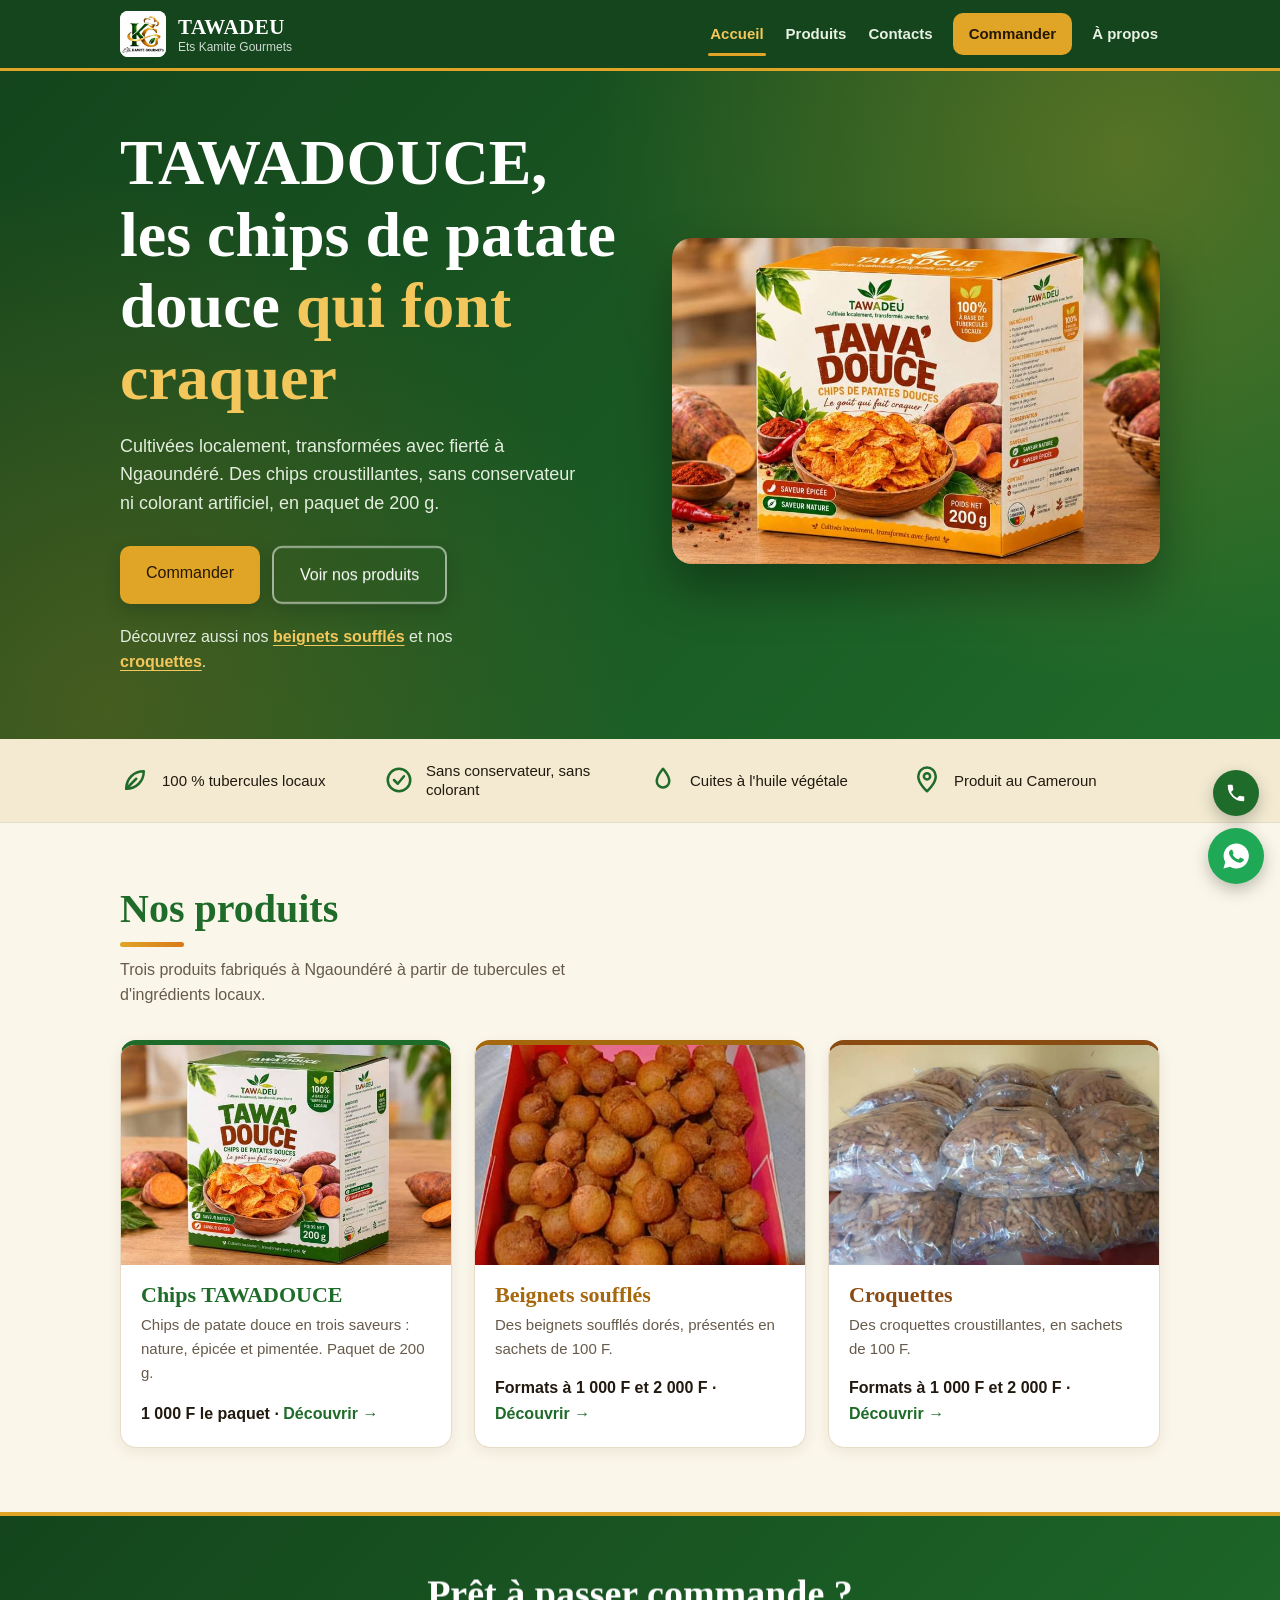
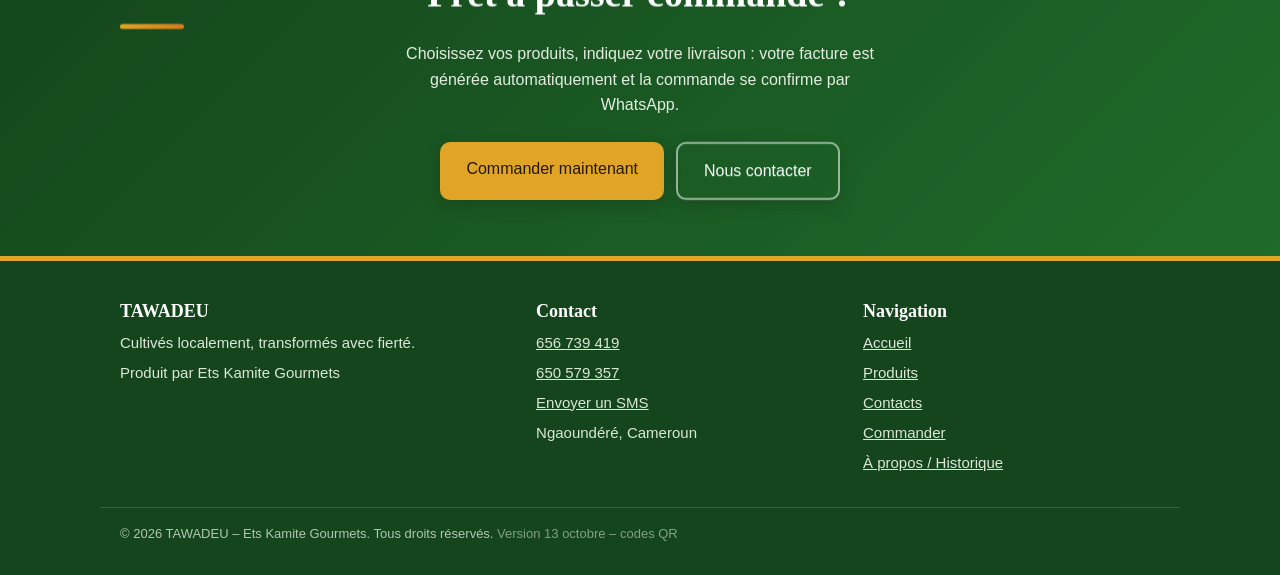
==== index.html @ ad043fc9 "Add files via upload" ====
<!DOCTYPE html><html lang="fr"><head><meta charset="utf-8"><meta name="viewport" content="width=device-width, initial-scale=1, viewport-fit=cover"><meta name="description" content="TAWADEU : chips de patates douces TAWADOUCE (200 g) , beignets soufflés et croquettes en sachets de 100 F, produits à Ngaoundéré par Ets Kamite Gourmets.">
<title>TAWADEU – Chips TAWADOUCE, beignets soufflés et croquettes | Ets Kamite Gourmets</title>
<style>
:root{box-sizing:border-box;padding-top:env(safe-area-inset-top,0px);padding-bottom:env(safe-area-inset-bottom,0px);--bg:#fbf8f1;--ink:#22190f;--mut:#665a4b;--card:#fff;--line:#e6dcc8;--green:#1f6b2a;--deep:#14451c;--gold:#c8921a;--red:#a8321a;--orange:#d9791a;--soft:#f1ead8}
@media (prefers-color-scheme:dark){:root:not([data-theme="light"]){--bg:#16120d;--ink:#f4ead9;--mut:#baa993;--card:#211a13;--line:#382d21;--soft:#1d1710}}
:root[data-theme="dark"]{--bg:#16120d;--ink:#f4ead9;--mut:#baa993;--card:#211a13;--line:#382d21;--soft:#1d1710}
*,*:before,*:after{box-sizing:inherit}html{scroll-behavior:smooth;scroll-padding-top:84px}
body{margin:0;background:var(--bg);color:var(--ink);font:16px/1.6 "Segoe UI",Roboto,"Helvetica Neue",Arial,sans-serif}
h1,h2,h3{font-family:Georgia,"Palatino Linotype",serif;line-height:1.12;margin:0;font-weight:700}
a{color:inherit}.wrap{max-width:1080px;margin:0 auto;padding:0 20px}section{padding:64px 0}
.btn{display:inline-block;border:0;border-radius:10px;padding:14px 26px;font:700 16px inherit;font-family:inherit;background:var(--gold);color:#241705;text-decoration:none;cursor:pointer;text-align:center}
.btn.g{background:var(--green);color:#fff}.btn.wa{background:#1fa855;color:#fff}.btn.o{background:transparent;color:#fff;border:2px solid rgba(255,255,255,.55)}
a:focus-visible,button:focus-visible,input:focus-visible,summary:focus-visible{outline:3px solid var(--gold);outline-offset:2px}
nav{position:sticky;top:0;z-index:10;background:var(--deep);padding-top:env(safe-area-inset-top,0px)}
nav .wrap{display:flex;align-items:center;justify-content:space-between;height:68px}
.brand{display:flex;align-items:center;gap:12px;text-decoration:none;color:#fff}
.brand img{width:46px;height:46px;border-radius:8px;background:#fff;object-fit:contain}
.brand b{font:700 21px Georgia,serif;letter-spacing:.5px}.brand small{display:block;font-size:12px;opacity:.8;line-height:1}
nav ul{display:flex;gap:24px;list-style:none;margin:0;padding:0}nav ul a{color:#e8f1e4;text-decoration:none;font-size:15px}nav ul a:hover{color:var(--gold)}
nav .btn{padding:10px 18px;font-size:15px}
.hero{background:linear-gradient(135deg,var(--deep),var(--green));color:#fff;padding:56px 0 64px}
.hero .wrap{display:grid;grid-template-columns:1.05fr 1fr;gap:40px;align-items:center}
.hero h1{font-size:clamp(38px,6vw,64px)}.hero h1 em{font-style:normal;color:#f3c75b}
.hero p{font-size:18px;color:#e3eedf;max-width:46ch;margin:18px 0 28px}.hero .cta{display:flex;gap:12px;flex-wrap:wrap}
.hero img{width:100%;border-radius:20px;display:block;box-shadow:0 24px 50px rgba(0,0,0,.35)}
.trust{background:var(--soft);border-bottom:1px solid var(--line);padding:22px 0}
.trust .wrap{display:grid;grid-template-columns:repeat(4,1fr);gap:16px}
.trust div{display:flex;gap:12px;align-items:center;font-size:15px;line-height:1.3}.trust svg{flex:none;width:30px;height:30px;stroke:var(--green);fill:none;stroke-width:2;stroke-linecap:round;stroke-linejoin:round}
h2{font-size:clamp(28px,4.5vw,40px);color:var(--green);margin-bottom:10px}.lead{color:var(--mut);max-width:58ch;margin:0 0 32px}
.flavors{display:grid;grid-template-columns:repeat(3,1fr);gap:20px}
.fl{background:var(--card);border:1px solid var(--line);border-radius:16px;overflow:hidden}
.fl img{width:100%;aspect-ratio:3/2;object-fit:cover;display:block}.fl div{padding:18px 20px 22px;border-top:5px solid var(--c)}
.fl h3{font-size:23px;color:var(--c);margin-bottom:6px}.fl p{margin:0 0 12px;color:var(--mut);font-size:15px}.fl strong{font-size:15px}
.format{background:var(--soft);border-block:1px solid var(--line)}
.format .wrap{display:grid;grid-template-columns:1fr 1fr;gap:40px;align-items:center}
.format img{width:100%;border-radius:16px;display:block}
.tbl{width:100%;border-collapse:collapse;margin:8px 0 18px;background:var(--card);border-radius:12px;overflow:hidden}
.tbl td{padding:13px 16px;border-bottom:1px solid var(--line)}.tbl tr:last-child td{border:0}.tbl td:last-child{text-align:right;font-weight:700;color:var(--green)}
.note{font-size:14px;color:var(--mut)}
.steps{display:grid;grid-template-columns:repeat(3,1fr);gap:20px;counter-reset:s;margin:0;padding:0;list-style:none}
.steps li{counter-increment:s;background:var(--card);border:1px solid var(--line);border-radius:14px;padding:22px}
.steps li:before{content:counter(s);display:grid;place-items:center;width:38px;height:38px;border-radius:50%;background:var(--green);color:#fff;font:700 18px Georgia,serif;margin-bottom:12px}
.steps b{display:block;margin-bottom:4px}.steps span{color:var(--mut);font-size:15px}
.order{background:var(--soft);border-block:1px solid var(--line)}
.ogrid{display:grid;grid-template-columns:1.25fr 1fr;gap:28px;align-items:start}
.rows{background:var(--card);border:1px solid var(--line);border-radius:16px;padding:4px 20px}
.row{display:grid;grid-template-columns:1fr auto;gap:12px;align-items:center;padding:18px 0;border-bottom:1px solid var(--line)}.row:last-child{border:0}
.row strong{font-size:18px}.row small{display:block;color:var(--mut)}
.q{display:flex;align-items:center;gap:6px}
.q button{width:40px;height:40px;border-radius:50%;border:2px solid var(--line);background:var(--bg);color:var(--ink);font-size:20px;cursor:pointer}
.q input{width:66px;height:40px;text-align:center;border:2px solid var(--line);border-radius:10px;background:var(--bg);color:var(--ink);font:700 16px inherit}
.q .ct{width:auto;border-radius:999px;padding:0 13px;font-size:13px;font-weight:700;background:var(--green);color:#fff;border-color:var(--green)}
.sum{background:var(--deep);color:#fff;border-radius:16px;padding:24px;position:sticky;top:84px}
.sum h3{font-size:22px;margin-bottom:12px}.sum dl{margin:0 0 16px}.sum dl div{display:flex;justify-content:space-between;gap:10px;padding:5px 0}
.sum dt{opacity:.85}.sum dd{margin:0;font-weight:700;white-space:nowrap}.tot{border-top:1px solid rgba(255,255,255,.3);margin-top:8px;padding-top:12px!important;font-size:22px}.tot dd{color:#f3c75b}
.sum input{width:100%;padding:12px;border-radius:10px;border:0;margin-bottom:10px;font:inherit;color:#22190f}
.sum .btn{width:100%}.sum p{font-size:13px;opacity:.85;margin:12px 0 0}
.about .wrap{display:grid;grid-template-columns:200px 1fr;gap:40px;align-items:center}
.about img{width:100%;border-radius:18px;background:#fff;border:1px solid var(--line)}.about p{color:var(--mut);max-width:62ch;margin:0 0 12px}
details{background:var(--card);border:1px solid var(--line);border-radius:12px;margin-bottom:10px;padding:0 20px}
summary{cursor:pointer;font-weight:700;padding:16px 0}details p{margin:0 0 16px;color:var(--mut)}
footer{background:var(--deep);color:#dbe8d6;padding:40px 0 30px;font-size:15px}
footer .wrap{display:grid;grid-template-columns:1.3fr 1fr 1fr;gap:30px}footer h3{font-size:18px;color:#fff;margin-bottom:10px}footer p{margin:0 0 6px}
.copy{border-top:1px solid rgba(255,255,255,.2);margin-top:26px;padding-top:16px;font-size:13px;opacity:.8}
.fab{position:fixed;right:16px;bottom:calc(16px + env(safe-area-inset-bottom,0px));z-index:20;width:56px;height:56px;border-radius:50%;background:#1fa855;display:grid;place-items:center;box-shadow:0 6px 18px rgba(0,0,0,.35)}
.fab svg{width:30px;height:30px;fill:#fff}
@media(max-width:860px){nav ul{display:none}.hero .wrap,.format .wrap,.ogrid,.about .wrap{grid-template-columns:1fr}.flavors,.steps{grid-template-columns:1fr}.trust .wrap{grid-template-columns:1fr 1fr}.sum{position:static}footer .wrap{grid-template-columns:1fr}.about img{max-width:160px}section{padding:48px 0}}
@media(prefers-reduced-motion:reduce){html{scroll-behavior:auto}}

.st{font-size:20px;color:var(--green);margin:28px 0 12px}.st:first-child{margin-top:0}
.fcard{background:var(--card);border:1px solid var(--line);border-radius:16px;padding:20px;display:grid;grid-template-columns:1fr 1fr;gap:14px}
.fcard label{display:grid;gap:6px;font-size:14px;font-weight:600}.fcard .full{grid-column:1/-1}
.fcard input,.fcard select,.fcard textarea{width:100%;padding:12px;border:2px solid var(--line);border-radius:10px;background:var(--bg);color:var(--ink);font:16px inherit;font-family:inherit}
.fcard textarea{min-height:76px;resize:vertical}.fcard .bad{border-color:#d33}
.fcard small{font-weight:400;color:var(--mut)}
#err{color:#ffb4a8;font-size:14px;margin:0 0 10px}
.sum .btn{display:block;width:100%;margin-bottom:10px}.btn.sms{background:#f3c75b;color:#241705}.btn.call{background:transparent;color:#fff;border:2px solid rgba(255,255,255,.5)}
.sum .or{font-size:13px;opacity:.8;margin:6px 0 10px}
@media(max-width:860px){.fcard{grid-template-columns:1fr}}

.order{background:linear-gradient(180deg,var(--soft),var(--bg))}
.order h2:after{content:"";display:block;width:64px;height:5px;border-radius:3px;background:linear-gradient(90deg,var(--gold),var(--orange));margin-top:10px}
.st{display:flex;align-items:center;gap:12px;color:var(--ink);font-size:21px}
.st i{font-style:normal;flex:none;width:34px;height:34px;border-radius:50%;background:var(--gold);color:#241705;display:grid;place-items:center;font:700 17px Georgia,serif}
.rows{background:none;border:0;padding:0;display:grid;gap:12px}
.row,.row:last-child{grid-template-columns:72px 1fr auto;background:var(--card);border:1px solid var(--line);border-left:6px solid var(--c);border-radius:14px;padding:12px 14px;box-shadow:0 3px 10px rgba(60,40,10,.07)}
.row img{width:72px;height:58px;object-fit:cover;border-radius:10px}
.q .ct{background:var(--c);border-color:var(--c)}
.fcard{border-top:6px solid var(--gold);box-shadow:0 3px 10px rgba(60,40,10,.07)}
.fcard input:focus,.fcard select:focus,.fcard textarea:focus{border-color:var(--green);outline:none;box-shadow:0 0 0 3px rgba(31,107,42,.22)}
.sum{background:linear-gradient(160deg,var(--deep),#0d2f13);border:2px solid var(--gold);border-radius:20px;box-shadow:0 14px 34px rgba(20,69,28,.35)}
.sum h3{display:flex;align-items:center;gap:10px}.sum h3 i{font-style:normal;width:30px;height:30px;border-radius:50%;background:var(--gold);color:#241705;display:grid;place-items:center;font:700 16px Georgia,serif}
.sum dl div{border-bottom:1px dashed rgba(255,255,255,.25)}
.tot{border-top:2px dashed var(--gold)!important;border-bottom:0!important}
.sum .btn{display:flex;align-items:center;justify-content:center;gap:10px;border-radius:12px;padding:15px 20px}
.sum .btn svg{width:22px;height:22px;fill:currentColor;flex:none}
.btn.wa{background:linear-gradient(135deg,#25d366,#128c4a)}
.btn.sms{background:linear-gradient(135deg,#f3c75b,#d99a1c)}
.btn.call{background:rgba(255,255,255,.08)}
@media(max-width:560px){.row,.row:last-child{grid-template-columns:64px 1fr}.row img{width:64px;height:52px}.row .q{grid-column:1/-1;justify-content:flex-end}}

/* Palette TAWADEU : vert forêt, vert feuille, or soleil, orange patate douce, rouge piment, crème */
:root{--gold:#e0a526;--bg:#fbf6ea;--soft:#f4ead2}
nav{border-bottom:3px solid var(--gold)}
.hero{background:radial-gradient(circle at 88% 12%,rgba(224,165,38,.30),transparent 42%),radial-gradient(circle at 8% 95%,rgba(217,121,26,.24),transparent 40%),linear-gradient(135deg,var(--deep),var(--green))}
section h2:after{content:"";display:block;width:64px;height:5px;border-radius:3px;background:linear-gradient(90deg,var(--gold),var(--orange));margin-top:10px}
.fl{border-radius:18px;box-shadow:0 4px 14px rgba(60,40,10,.08)}
.fl strong{display:inline-block;background:var(--c);color:#fff;border-radius:999px;padding:4px 14px;font-size:14px}
.steps li:before{background:var(--gold);color:#241705}
.steps li{border-top:4px solid var(--gold)}
.tbl td:last-child{color:var(--orange)}
summary::marker{color:var(--gold)}
footer{border-top:5px solid var(--gold)}

#thx{position:fixed;inset:0;z-index:50;display:grid;place-items:center;background:rgba(10,35,14,.75);padding:20px;overflow:hidden}
.thxc{position:relative;z-index:2;max-width:440px;width:100%;max-height:100%;overflow:auto;background:var(--card);color:var(--ink);border-radius:22px;border-top:8px solid var(--gold);padding:26px 22px;text-align:center;box-shadow:0 20px 60px rgba(0,0,0,.4);animation:pop .5s cubic-bezier(.2,1.4,.4,1)}
@keyframes pop{from{transform:scale(.6);opacity:0}to{transform:scale(1);opacity:1}}
.thxc h3{font-size:30px;color:var(--green);margin:12px 0 8px}
.chk{width:62px;height:62px;border-radius:50%;background:var(--green);display:grid;place-items:center;margin:0 auto}
.chk svg{width:34px;height:34px;stroke:#fff;fill:none;stroke-width:3;stroke-linecap:round;stroke-linejoin:round}
.thxc p{color:var(--mut);margin:0 0 14px}
.rcp{text-align:left;background:var(--soft);border-radius:12px;padding:10px 16px;margin:0 0 16px;font-size:15px}
.rcp div{display:flex;justify-content:space-between;gap:12px;padding:4px 0}.rcp b{text-align:right}
.thxc .btn{width:100%}
.retry{display:block;margin:12px auto 0;background:none;border:0;color:var(--green);font:inherit;font-size:14px;text-decoration:underline;cursor:pointer}
.bl{position:absolute;bottom:-140px;z-index:1;width:var(--s);height:calc(var(--s)*1.2);background:radial-gradient(circle at 30% 28%,rgba(255,255,255,.55),transparent 26%),var(--c);border-radius:50% 50% 50% 50%/58% 58% 42% 42%;animation:rise var(--d) ease-in var(--dl) forwards}
.bl:after{content:"";position:absolute;left:50%;top:100%;width:2px;height:60px;background:rgba(255,255,255,.55)}
@keyframes rise{0%{transform:translate(0,0) rotate(-4deg)}25%{transform:translate(18px,-30vh) rotate(5deg)}50%{transform:translate(-18px,-65vh) rotate(-5deg)}100%{transform:translate(10px,-140vh) rotate(4deg)}}
@media(prefers-reduced-motion:reduce){.thxc{animation:none}}

.bonimg{display:block;width:100%;border:1px solid var(--line);border-radius:12px;margin:4px 0 16px}
.thxc{max-width:480px}.thxc .btn{display:block;margin-bottom:10px}
.thxc .btn.alt{background:transparent;color:var(--ink);border:2px solid var(--line)}

#bll{position:fixed;inset:0;z-index:70;pointer-events:none;overflow:hidden}
#bll .bl{position:absolute;bottom:-230px;z-index:auto;width:var(--s);height:calc(var(--s)*1.22);font-size:calc(var(--s)/7);color:var(--t);display:flex;flex-direction:column;align-items:center;justify-content:center;text-align:center;line-height:1.1;padding:0 8%;background:radial-gradient(circle at 30% 26%,rgba(255,255,255,.5),transparent 24%),var(--c);box-shadow:inset -8px -10px 18px rgba(0,0,0,.18);animation:rise2 var(--d) linear var(--dl) forwards}
#bll .bl b{font:700 1em Georgia,serif;letter-spacing:.3px}
#bll .bl i{font:600 .68em "Segoe UI",Roboto,Arial,sans-serif;margin-top:.3em;line-height:1.15}
#bll .bl:after{height:70px}
@keyframes rise2{0%{transform:translate(0,0) rotate(-4deg)}30%{transform:translate(20px,-35vh) rotate(5deg)}60%{transform:translate(-20px,-70vh) rotate(-5deg)}100%{transform:translate(12px,calc(-100vh - 360px)) rotate(4deg)}}

/* Effet flottant : titres et boutons */
@keyframes flotte{0%,100%{translate:0 0}50%{translate:0 -7px}}
@keyframes flotteb{0%,100%{translate:0 0}50%{translate:0 -4px}}
.hero h1,section h2,.fl h3{animation:flotte 4.2s ease-in-out infinite;will-change:translate}
section:nth-of-type(even) h2{animation-duration:4.8s;animation-delay:-1.4s}
.fl:nth-child(2) h3{animation-delay:-1.2s}.fl:nth-child(3) h3{animation-delay:-2.4s}
.btn{animation:flotteb 3.2s ease-in-out infinite;will-change:translate}
.btn:nth-of-type(2n){animation-delay:-1.1s}.btn:nth-of-type(3n){animation-delay:-2.1s}
.btn:hover,.btn:active{animation-play-state:paused}
@media(prefers-reduced-motion:reduce){.hero h1,section h2,.fl h3,.btn{animation:none}}

/* ===== Notre histoire ===== */
.hs{background:var(--bg);border-block:1px solid var(--line)}
.hs-intro{font:italic 400 clamp(21px,3.2vw,27px)/1.45 Georgia,"Palatino Linotype",serif;color:var(--ink);max-width:36ch;margin:0 0 36px}
.hs-tl{list-style:none;margin:0 0 44px;padding:0 0 0 36px;position:relative;max-width:780px}
.hs-tl:before{content:"";position:absolute;left:11px;top:8px;bottom:8px;width:3px;border-radius:2px;background:linear-gradient(var(--gold),var(--orange))}
.hs-tl li{position:relative;padding:0 0 30px}.hs-tl li:last-child{padding-bottom:0}
.hs-tl li:before{content:"";position:absolute;left:-36px;top:3px;width:25px;height:25px;border-radius:50%;background:var(--bg);border:5px solid var(--gold)}
.hs-tl time{display:inline-block;font:700 14px Georgia,serif;background:var(--gold);color:#241705;border-radius:999px;padding:2px 13px;margin-bottom:8px}
.hs-tl h3{font-size:clamp(20px,2.8vw,24px);color:var(--green);margin-bottom:6px}
.hs-tl p{margin:0;color:var(--mut);max-width:62ch}
.hs-chip{display:inline-block;margin-top:12px;background:var(--soft);border:1px dashed var(--gold);border-radius:10px;padding:7px 13px;font-size:14px;color:var(--ink)}
.hs-chip b{color:var(--orange);font-family:Georgia,serif;font-size:17px}
.hs-pull{margin:12px 0 0;padding:4px 0 4px 14px;border-left:4px solid var(--gold);font:italic 700 18px/1.35 Georgia,serif;color:var(--ink);max-width:40ch}
.hs-q{position:relative;overflow:hidden;display:grid;grid-template-columns:1fr 190px;gap:24px;align-items:center;margin:0 0 44px;padding:46px 36px;border-radius:24px;border:2px solid var(--gold);color:#fff;background:radial-gradient(circle at 92% 8%,rgba(224,165,38,.32),transparent 46%),radial-gradient(circle at 5% 100%,rgba(217,121,26,.25),transparent 42%),linear-gradient(145deg,var(--deep),var(--green));box-shadow:0 14px 34px rgba(20,69,28,.3)}
.hs-q blockquote{margin:0;font:italic 700 clamp(25px,4.2vw,40px)/1.2 Georgia,"Palatino Linotype",serif}
.hs-q cite{display:block;margin-top:16px;font:600 15px "Segoe UI",Roboto,Arial,sans-serif;font-style:normal;color:#f3c75b}
.hs-q svg{width:100%;height:auto;transform:rotate(-8deg);filter:drop-shadow(0 10px 14px rgba(0,0,0,.3))}
.hs-h{font-size:clamp(24px,3.6vw,31px);color:var(--green);margin:0 0 8px}
.hs-h:after{content:"";display:block;width:48px;height:4px;border-radius:2px;background:linear-gradient(90deg,var(--gold),var(--orange));margin-top:8px}
.hs-two{display:grid;grid-template-columns:1fr 1fr;gap:20px;margin:24px 0 56px}
.hs-card{background:var(--card);border:1px solid var(--line);border-top:6px solid var(--gold);border-radius:18px;padding:26px 24px;box-shadow:0 4px 14px rgba(60,40,10,.08)}
.hs-card h3{font-size:25px;color:var(--green);margin-bottom:2px}
.hs-card .sub{margin:0 0 14px;color:var(--orange);font-weight:700;font-size:15px}
.hs-card p{margin:0 0 12px;color:var(--mut)}
.hs-card h4{margin:16px 0 4px;font:700 17px Georgia,serif;color:var(--ink)}
.hs-card .hs-pull{font-size:16px;margin-top:16px}
.hs-name{display:grid;grid-template-columns:1fr 1fr 1.25fr;gap:8px;margin:16px 0 4px}
.hs-name span{background:var(--soft);border:1px solid var(--line);border-radius:12px;padding:10px 6px 8px;text-align:center}
.hs-name b{display:block;font:700 30px/1.1 Georgia,serif;color:var(--green)}
.hs-name i{display:block;font-style:normal;font-size:12px;line-height:1.2;color:var(--mut);margin-top:2px}
.hs-vals{display:grid;grid-template-columns:repeat(auto-fit,minmax(240px,1fr));gap:14px;list-style:none;margin:20px 0 56px;padding:0}
.hs-vals li{position:relative;min-height:96px;padding:16px 16px 16px 80px;background:var(--card);border:1px solid var(--line);border-radius:16px;box-shadow:0 3px 10px rgba(60,40,10,.07)}
.hs-vals em{position:absolute;left:16px;top:16px;width:50px;height:50px;border-radius:50%;display:grid;place-items:center;background:var(--c);color:var(--t,#fff);font:700 26px Georgia,serif;font-style:normal}
.hs-vals b{display:block;font:700 18px Georgia,serif;color:var(--ink);margin-bottom:2px}
.hs-vals span{font-size:15px;color:var(--mut);line-height:1.45}
.hs-amb{display:grid;grid-template-columns:repeat(auto-fit,minmax(290px,1fr));gap:16px;margin:22px 0 48px}
.hs-amb article{background:var(--card);border:1px solid var(--line);border-left:6px solid var(--c);border-radius:14px;padding:18px 20px;box-shadow:0 3px 10px rgba(60,40,10,.07)}
.hs-amb h4{margin:0 0 6px;font:700 18px Georgia,serif;color:var(--ink)}
.hs-amb p{margin:0;color:var(--mut);font-size:15px}
.hs-end{text-align:center;max-width:760px;margin:0 auto;padding:30px 12px 0;border-top:2px dashed var(--gold)}
.hs-end blockquote{margin:0;font:italic 700 clamp(21px,3.4vw,29px)/1.35 Georgia,"Palatino Linotype",serif;color:var(--green)}
.hs-end p{margin:16px 0 0;color:var(--mut);font-size:15px;font-weight:600}
@media(max-width:860px){.hs-q{grid-template-columns:1fr;padding:34px 22px}.hs-q svg{max-width:150px;order:-1}.hs-two{grid-template-columns:1fr}.hs-vals{grid-template-columns:1fr}.hs-amb{grid-template-columns:1fr}}

/* ===== Beignets soufflés ===== */
.bgs .bgw{display:grid;grid-template-columns:1fr 1.05fr;gap:44px;align-items:center}
.bgp{display:grid;grid-template-columns:1fr 1fr;gap:12px}
.bgp img{width:100%;aspect-ratio:1;object-fit:cover;display:block;border-radius:16px;border:1px solid var(--line);box-shadow:0 4px 14px rgba(60,40,10,.12)}
.bgp img.main{grid-column:1/-1;aspect-ratio:4/3;border-radius:22px;border:3px solid var(--gold)}
.bgf{display:grid;grid-template-columns:1fr 1fr;gap:14px;margin:22px 0 16px}
.bgf article{background:var(--card);border:1px solid var(--line);border-top:6px solid var(--c);border-radius:16px;padding:18px 16px 16px;box-shadow:0 4px 14px rgba(60,40,10,.08)}
.bgf .pr{display:block;font:700 clamp(32px,5vw,42px)/1 Georgia,"Palatino Linotype",serif;color:var(--orange)}
.bgf b{display:block;margin:8px 0 2px;font:700 18px Georgia,serif;color:var(--ink)}
.bgf p{margin:0 0 12px;color:var(--mut);font-size:15px}
.dots{display:grid;grid-template-columns:repeat(6,1fr);gap:5px;max-width:300px}
.dots i{display:grid;place-items:center;aspect-ratio:1/1.1;border-radius:5px 5px 9px 9px;background:linear-gradient(160deg,#f3c75b,#d9791a);font:700 11px Georgia,serif;font-style:normal;color:#4a2a05;box-shadow:inset 0 3px 0 rgba(255,255,255,.35)}
.dots i:after{content:"100"}
.bgs .note{margin:0 0 20px}
.rows .grp{margin:8px 0 0;font:700 18px Georgia,serif;color:var(--green)}.rows .grp:first-child{margin-top:0}
.hero p.also{margin:20px 0 0;font-size:16px}.hero p.also a{color:#f3c75b;font-weight:700;text-underline-offset:3px}
@media(max-width:860px){.bgs .bgw{grid-template-columns:1fr;gap:28px}.bgf{grid-template-columns:1fr}}

/* ===== Croquettes + étiquettes de présentation ===== */
.bgs.soft{background:var(--soft);border-block:1px solid var(--line)}
.bgp.one{grid-template-columns:1fr}.bgp.one img{aspect-ratio:1;border-radius:22px;border:3px solid var(--gold)}
.bgf .tag{display:inline-block;margin-bottom:8px;padding:2px 11px;border-radius:999px;background:var(--soft);border:1px solid var(--line);font:700 12px "Segoe UI",Roboto,Arial,sans-serif;font-style:normal;color:var(--mut)}
@media(min-width:861px){.bgs.rev .bgp{order:2}}
.btn.wb{background:linear-gradient(135deg,#128c7e,#075e54);color:#fff}
.btn.ms{background:linear-gradient(135deg,#00b2ff,#006aff);color:#fff}
.thxc .btn:not(.alt){display:flex;align-items:center;justify-content:center;gap:8px}

/* ===== v2 : sections produit + facture globale ===== */
.po{padding:30px 0 40px;background:var(--bg);border-top:3px dashed var(--gold)}
.pot{display:flex;align-items:center;gap:12px;font-size:clamp(20px,3vw,26px);color:var(--c);margin:0 0 16px}
.pot i{font-style:normal;font-size:28px}
.pof{display:flex;justify-content:space-between;align-items:center;gap:12px;margin-top:14px;padding:14px 20px;border-radius:14px;background:var(--deep);color:#fff;font-weight:700}
.pof b{color:#f3c75b;font:700 22px Georgia,serif}
.po .note a,.cart .note a{color:var(--green);font-weight:700}
.cart{display:grid;gap:14px;margin-bottom:28px}
.cg{background:var(--card);border:1px solid var(--line);border-left:6px solid var(--gold);border-radius:14px;padding:14px 18px}
.cg h4{margin:0 0 6px;font:700 18px Georgia,serif;color:var(--green)}
.cl,.cs{display:flex;justify-content:space-between;gap:12px;padding:5px 0;font-size:15px}
.cs{border-top:1px dashed var(--line);margin-top:4px;padding-top:8px;font-weight:700}.cs b{color:var(--orange)}

/* ===== v3 : pages séparées (Accueil, Produits, Contacts, Commander, À propos) ===== */
.pg{display:none}.pg.on{display:block;animation:pgin .35s ease both}
@keyframes pgin{from{opacity:0;transform:translateY(8px)}to{opacity:1;transform:none}}
@media(prefers-reduced-motion:reduce){.pg.on{animation:none}}
nav ul{gap:18px;align-items:center}nav ul a{position:relative;display:inline-block;padding:6px 2px;font-weight:600}
nav ul a.on{color:#f3c75b}nav ul a.on:after{content:"";position:absolute;left:0;right:0;bottom:-4px;height:3px;border-radius:2px;background:var(--gold)}
nav ul a[data-nav=commander]{background:var(--gold);color:#241705!important;padding:9px 16px;border-radius:10px}
nav ul a[data-nav=commander]:after{display:none}nav ul a[data-nav=commander].on{box-shadow:0 0 0 3px rgba(243,199,91,.45)}
.bdg{display:inline-grid;place-items:center;min-width:20px;height:20px;padding:0 6px;margin-left:6px;border-radius:999px;background:var(--red);color:#fff;font:700 12px/1 "Segoe UI",Roboto,Arial,sans-serif;vertical-align:middle}.bdg[hidden]{display:none}
.tabs{display:none}
.ph{background:linear-gradient(135deg,var(--deep),var(--green));color:#fff;padding:44px 0 38px;border-bottom:4px solid var(--gold)}
.ph h1{font-size:clamp(32px,5vw,48px)}.ph p{margin:10px 0 0;color:#e3eedf;max-width:62ch;font-size:17px}
.chipnav{display:flex;flex-wrap:wrap;gap:10px;margin-top:20px}
.chipnav a{display:inline-flex;align-items:center;gap:6px;padding:9px 16px;border-radius:999px;background:rgba(255,255,255,.12);border:1px solid rgba(255,255,255,.35);color:#fff;text-decoration:none;font-weight:600;font-size:15px}
.chipnav a:hover{background:var(--gold);color:#241705;border-color:var(--gold)}
.tzs{display:grid;grid-template-columns:repeat(3,1fr);gap:22px;margin-top:28px}
.tz{display:flex;flex-direction:column;background:var(--card);border:1px solid var(--line);border-top:5px solid var(--c);border-radius:16px;overflow:hidden;text-decoration:none;color:inherit;box-shadow:0 4px 14px rgba(60,40,10,.08);transition:transform .2s,box-shadow .2s}
.tz:hover{transform:translateY(-4px);box-shadow:0 12px 26px rgba(60,40,10,.16)}
.tz img{width:100%;aspect-ratio:3/2;object-fit:cover;display:block}
.tz>div{display:flex;flex-direction:column;gap:6px;flex:1;padding:18px 20px 20px}
.tz h3{font-size:22px;color:var(--c)}.tz p{margin:0;color:var(--mut);font-size:15px}
.tz strong{margin-top:auto;padding-top:8px}.tz em{font-style:normal;color:var(--green)}
.cta-band{background:linear-gradient(135deg,var(--deep),var(--green));color:#fff;text-align:center;padding:56px 0;border-top:4px solid var(--gold)}
.cta-band h2{font-size:clamp(26px,4vw,38px);color:#fff}.cta-band p{color:#e3eedf;margin:12px auto 24px;max-width:54ch}
.cta-band .cta{display:flex;gap:12px;justify-content:center;flex-wrap:wrap}
.cgr{display:grid;grid-template-columns:repeat(2,1fr);gap:20px;margin-top:26px}
.cc{display:flex;gap:16px;align-items:flex-start;background:var(--card);border:1px solid var(--line);border-left:6px solid var(--c);border-radius:16px;padding:22px}
.cc>i{flex:none;display:grid;place-items:center;width:50px;height:50px;border-radius:50%;background:var(--c)}
.cc>i svg{width:26px;height:26px;fill:#fff}.cc>i svg.st{fill:none;stroke:#fff;stroke-width:2;stroke-linecap:round;stroke-linejoin:round}
.cc h3{font-size:20px;margin-bottom:4px}.cc p{margin:0 0 8px;color:var(--mut);font-size:15px}
.cc a.l{display:block;padding:3px 0;font-weight:700;font-size:18px;color:var(--green);text-decoration:none}.cc a.l:hover{text-decoration:underline}
#faq .wrap,#nous-joindre .wrap{max-width:1080px}
@media(max-width:860px){
.tzs,.cgr{grid-template-columns:1fr}
.tabs{display:grid;grid-template-columns:repeat(5,1fr);position:fixed;left:0;right:0;bottom:0;z-index:30;background:var(--deep);border-top:3px solid var(--gold);padding-bottom:env(safe-area-inset-bottom,0px)}
.tabs a{position:relative;display:flex;flex-direction:column;align-items:center;gap:3px;padding:9px 2px 8px;color:#cfe0ca;text-decoration:none;font:600 11px/1.1 "Segoe UI",Roboto,Arial,sans-serif}
.tabs svg{width:23px;height:23px;stroke:currentColor;fill:none;stroke-width:1.9;stroke-linecap:round;stroke-linejoin:round}
.tabs a.on{color:#f3c75b}.tabs .bdg{position:absolute;top:3px;left:calc(50% + 6px);margin:0;min-width:18px;height:18px}
body{padding-bottom:64px}.fab{bottom:calc(76px + env(safe-area-inset-bottom,0px))}
.ph{padding:34px 0 30px}.cta-band{padding:44px 0}}

/* ===== v4 : boutons flottants + animations au clic ===== */
.btn,button,.fab,.chipnav a,.tabs a,.tz{position:relative;overflow:hidden;-webkit-tap-highlight-color:transparent}
.btn,.q button,.chipnav a,.fab{box-shadow:0 6px 16px rgba(20,40,20,.28);transition:transform .18s cubic-bezier(.3,1.5,.5,1),box-shadow .18s,background-color .2s}
.btn:active,.q button:active,.chipnav a:active,.fab:active,.tabs a:active{transform:scale(.92)!important;box-shadow:0 2px 6px rgba(20,40,20,.25)}
@media(hover:hover){.btn:hover,.q button:hover,.chipnav a:hover,.fab:hover{transform:translateY(-3px) scale(1.04);box-shadow:0 12px 24px rgba(20,40,20,.32)}}
.rpl{position:absolute;border-radius:50%;background:currentColor;opacity:0;pointer-events:none}
.q button,.chipnav a,.fab{animation:flotteb 3.4s ease-in-out infinite;will-change:translate}
.fabs .fab:nth-child(1){animation-delay:-.6s}.fabs .fab:nth-child(2){animation-delay:-1.4s}.fabs .fab:nth-child(3){animation-delay:-2.2s}
.chipnav a:nth-child(2n){animation-delay:-1.2s}.chipnav a:nth-child(3n){animation-delay:-2.2s}.q button:nth-child(2n){animation-delay:-1.7s}
.q button:hover,.q button:active,.chipnav a:hover,.fab:hover,.fab:active{animation-play-state:paused}
@keyframes ring{0%{box-shadow:0 6px 18px rgba(0,0,0,.35),0 0 0 0 rgba(31,168,85,.55)}70%,100%{box-shadow:0 6px 18px rgba(0,0,0,.35),0 0 0 18px rgba(31,168,85,0)}}
#fab{animation:flotteb 3.4s ease-in-out infinite,ring 2.4s ease-out infinite;animation-delay:-2.8s,0s}
.fabs{position:fixed;right:16px;bottom:calc(16px + env(safe-area-inset-bottom,0px));z-index:20;display:flex;flex-direction:column;align-items:center;gap:12px}
.fabs .fab{position:relative;right:auto;bottom:auto;display:grid;place-items:center}
.fab.sm{width:46px;height:46px}.fab.sm svg{width:22px;height:22px}
.fab.up{background:var(--deep);border:2px solid var(--gold);cursor:pointer;padding:0}.fab.cart{background:var(--gold)}.fab.call{background:var(--green)}
.fab.up svg,.fab.cart svg{fill:none;stroke-linecap:round;stroke-linejoin:round}.fab.up svg{stroke:#fff;stroke-width:2.4}.fab.cart svg{stroke:#241705;stroke-width:2.1}
.fab .bdg{position:absolute;top:2px;right:2px;margin:0;min-width:18px;height:18px;font-size:11px;padding:0 4px}
.fab[hidden]{display:none!important}
@keyframes tabpop{0%{transform:scale(.6) translateY(4px)}60%{transform:scale(1.28) translateY(-3px)}100%{transform:none}}
.tabs a.on svg{animation:tabpop .45s cubic-bezier(.3,1.6,.5,1)}
@media(prefers-reduced-motion:reduce){.q button,.chipnav a,.fab,#fab,.tabs a.on svg{animation:none}.btn,.q button,.chipnav a,.fab{transition:none}}
@media(max-width:860px){.fabs{bottom:calc(76px + env(safe-area-inset-bottom,0px));right:12px}}

/* ===== v5 : barre du bas flottante + pluie d'emojis au clic ===== */
.emo{position:fixed;z-index:200;pointer-events:none;line-height:1;will-change:transform,opacity;text-shadow:0 2px 4px rgba(0,0,0,.25)}
.tabs a{animation:flotteb 3.4s ease-in-out infinite;will-change:translate;border-radius:14px;margin:4px 3px;padding:7px 2px 6px;transition:background-color .2s,box-shadow .2s}
.tabs a:nth-child(2n){animation-delay:-1.1s}.tabs a:nth-child(3n){animation-delay:-2.1s}
.tabs a.on{background:rgba(243,199,91,.18);box-shadow:0 4px 12px rgba(0,0,0,.35)}
@media(prefers-reduced-motion:reduce){.tabs a{animation:none}}
@media(max-width:860px){body{padding-bottom:76px}.fabs{bottom:calc(88px + env(safe-area-inset-bottom,0px))}}

/* ===== Codes QR ===== */
.qrs{background:var(--soft);border-block:1px solid var(--line)}
.qrg{display:grid;grid-template-columns:repeat(auto-fit,minmax(270px,1fr));gap:22px;max-width:780px}
.qc{background:var(--card);border:1px solid var(--line);border-top:6px solid var(--c,var(--green));border-radius:18px;padding:22px 20px 24px;text-align:center;box-shadow:0 3px 10px rgba(60,40,10,.07);display:flex;flex-direction:column;align-items:center}
.qc[hidden]{display:none}
.qc h3{font-size:22px;color:var(--c,var(--green));margin-bottom:4px}
.qc p{margin:0 0 16px;color:var(--mut);font-size:15px;max-width:30ch}
.qt{background:#fff;border-radius:14px;border:1px solid var(--line);overflow:hidden;width:min(100%,250px);box-shadow:0 4px 14px rgba(20,69,28,.12)}
.qt svg{display:block;width:100%;height:auto}
.qc .acts{display:grid;gap:10px;width:100%;margin-top:18px}
.qc .btn.alt{background:transparent;color:var(--ink);border:2px solid var(--line)}
.qc .btn.wa{background:linear-gradient(135deg,#25d366,#128c4a);color:#fff}
.qnote{font-size:14px;color:var(--mut);margin:20px 0 0;max-width:62ch}
</style></head><body>
<nav><div class="wrap"><a class="brand" href="#accueil"><img src="[data-uri]" alt="Logo Ets Kamite Gourmets"><span><b>TAWADEU</b><small>Ets Kamite Gourmets</small></span></a>
<ul><li><a href="#accueil" data-nav="accueil">Accueil</a></li><li><a href="#produits" data-nav="produits">Produits</a></li><li><a href="#contacts" data-nav="contacts">Contacts</a></li><li><a href="#commander" data-nav="commander">Commander<span class="bdg" hidden>0</span></a></li><li><a href="#apropos" data-nav="apropos">À propos</a></li></ul></div></nav>
<div class="tabs" role="navigation" aria-label="Menu principal"><a href="#accueil" data-nav="accueil"><svg viewBox="0 0 24 24"><path d="M3 11l9-8 9 8"/><path d="M5 10v10h5v-6h4v6h5V10"/></svg><span>Accueil</span></a><a href="#produits" data-nav="produits"><svg viewBox="0 0 24 24"><path d="M4 8h16l-1.5 12h-13L4 8z"/><path d="M8 8a4 4 0 0 1 8 0"/></svg><span>Produits</span></a><a href="#contacts" data-nav="contacts"><svg viewBox="0 0 24 24"><path d="M6.6 10.8a15 15 0 0 0 6.6 6.6l2.2-2.2a1 1 0 0 1 1-.25 11 11 0 0 0 3.6.6 1 1 0 0 1 1 1V20a1 1 0 0 1-1 1A17 17 0 0 1 3 4a1 1 0 0 1 1-1h3.5a1 1 0 0 1 1 1c0 1.25.2 2.45.6 3.6a1 1 0 0 1-.25 1z"/></svg><span>Contacts</span></a><a href="#commander" data-nav="commander"><svg viewBox="0 0 24 24"><circle cx="9" cy="20" r="1.6"/><circle cx="18" cy="20" r="1.6"/><path d="M2 3h3l2.6 12.2a1 1 0 0 0 1 .8h9.2a1 1 0 0 0 1-.8L20.5 7H6"/></svg><span>Commander</span><span class="bdg" hidden>0</span></a><a href="#apropos" data-nav="apropos"><svg viewBox="0 0 24 24"><circle cx="12" cy="12" r="9"/><path d="M12 11v6"/><circle cx="12" cy="7.6" r=".6"/></svg><span>À propos</span></a></div>
<main class="pg" id="pg-accueil">
<header class="hero" id="top"><div class="wrap"><div>
<h1>TAWADOUCE, les chips de patate douce <em>qui font craquer</em></h1>
<p>Cultivées localement, transformées avec fierté à Ngaoundéré. Des chips croustillantes, sans conservateur ni colorant artificiel, en paquet de 200 g.</p>
<div class="cta"><a class="btn" href="#commander">Commander</a><a class="btn o" href="#produits">Voir nos produits</a></div><p class="also">Découvrez aussi nos <a href="#beignets">beignets soufflés</a> et nos <a href="#croquettes">croquettes</a>.</p></div>
<img src="[data-uri]" alt="Boîte de chips TAWADOUCE"></div></header>
<div class="trust"><div class="wrap">
<div><svg viewBox="0 0 24 24"><path d="M5 19c0-8 6-14 14-14 0 8-6 14-14 14z"/><path d="M5 19l8-8"/></svg>100 % tubercules locaux</div>
<div><svg viewBox="0 0 24 24"><circle cx="12" cy="12" r="9"/><path d="M8 12l3 3 5-6"/></svg>Sans conservateur, sans colorant</div>
<div><svg viewBox="0 0 24 24"><path d="M12 3c3 4 5 6 5 10a5 5 0 0 1-10 0c0-4 2-6 5-10z"/></svg>Cuites à l'huile végétale</div>
<div><svg viewBox="0 0 24 24"><path d="M12 21s-7-6-7-12a7 7 0 0 1 14 0c0 6-7 12-7 12z"/><circle cx="12" cy="9" r="2.5"/></svg>Produit au Cameroun</div></div></div>
<section id="nos-produits"><div class="wrap"><h2>Nos produits</h2><p class="lead">Trois produits fabriqués à Ngaoundéré à partir de tubercules et d'ingrédients locaux.</p>
<div class="tzs">
<a class="tz" style="--c:var(--green)" href="#saveurs"><img data-from="fl-1" alt="Chips TAWADOUCE" loading="lazy"><div><h3>Chips TAWADOUCE</h3><p>Chips de patate douce en trois saveurs : nature, épicée et pimentée. Paquet de 200 g.</p><strong>1 000 F le paquet · <em>Découvrir →</em></strong></div></a>
<a class="tz" style="--c:#a5680d" href="#beignets"><img data-from="bg-i1" alt="Beignets soufflés" loading="lazy"><div><h3>Beignets soufflés</h3><p>Des beignets soufflés dorés, présentés en sachets de 100 F.</p><strong>Formats à 1 000 F et 2 000 F · <em>Découvrir →</em></strong></div></a>
<a class="tz" style="--c:#8a4b12" href="#croquettes"><img data-from="cq-i2" alt="Croquettes" loading="lazy"><div><h3>Croquettes</h3><p>Des croquettes croustillantes, en sachets de 100 F.</p><strong>Formats à 1 000 F et 2 000 F · <em>Découvrir →</em></strong></div></a>
</div></div></section>
<section class="cta-band"><div class="wrap"><h2>Prêt à passer commande ?</h2><p>Choisissez vos produits, indiquez votre livraison : votre facture est générée automatiquement et la commande se confirme par WhatsApp.</p><div class="cta"><a class="btn" href="#commander">Commander maintenant</a><a class="btn o" href="#contacts">Nous contacter</a></div></div></section>
</main>
<main class="pg" id="pg-produits">
<div class="ph"><div class="wrap"><h1>Nos produits</h1><p>Chips de patate douce, beignets soufflés et croquettes : cultivés localement, fabriqués avec fierté à Ngaoundéré.</p><div class="chipnav"><a href="#saveurs">🍠 Chips TAWADOUCE</a><a href="#beignets">🍩 Beignets soufflés</a><a href="#croquettes">🥨 Croquettes</a></div></div></div>
<section id="saveurs"><div class="wrap"><h2>Trois saveurs, un seul format</h2><p class="lead">Chaque saveur existe en paquet de 200 g, au même prix.</p>
<div class="flavors">
<article class="fl" style="--c:var(--green)"><img id="fl-1" src="[data-uri]" alt="Saveur nature" loading="lazy"><div><h3>Saveur nature</h3><p>Le vrai goût de la patate douce, légèrement salé. Idéal pour toute la famille.</p><strong>1 000 F · 200 g</strong></div></article>
<article class="fl" style="--c:var(--orange)"><img src="[data-uri]" alt="Saveur épicée" loading="lazy"><div><h3>Saveur épicée</h3><p>Un assaisonnement aux épices africaines qui relève chaque chips.</p><strong>1 000 F · 200 g</strong></div></article>
<article class="fl" style="--c:var(--red)"><img src="[data-uri]" alt="Saveur pimentée" loading="lazy"><div><h3>Saveur pimentée</h3><p>Pour ceux qui aiment le piquant : le piment en plus.</p><strong>1 000 F · 200 g</strong></div></article>
</div></div></section>
<section class="format" id="format"><div class="wrap"><img src="[data-uri]" alt="Carton de 30 paquets TAWADOUCE" loading="lazy"><div>
<h2>Prix et conditionnement</h2><p class="lead" style="margin-bottom:16px">Un tarif départ usine, pensé pour les boutiques, kiosques, cantines et revendeurs.</p>
<table class="tbl"><tr><td>Paquet de 200 g</td><td>1 000 F</td></tr><tr><td>Carton de 30 paquets (6 kg)</td><td>30 000 F</td></tr></table>
<p class="note">Prix départ usine, hors frais de livraison. Toutes les saveurs au même prix.</p><a class="btn" href="#cmd-chips">Commander des chips</a></div></div></section>
<section class="bgs" id="beignets"><div class="wrap bgw">
<div class="bgp">
<img class="main" id="bg-i1" src="[data-uri]" alt="Boîte remplie de beignets soufflés dorés" loading="lazy">
<img id="bg-i3" src="[data-uri]" alt="Sachets de beignets soufflés empilés" loading="lazy">
<img src="[data-uri]" alt="Boîte cadeau avec ruban et papillon" loading="lazy">
</div>
<div>
<h2>Beignets soufflés</h2>
<p class="lead" style="margin-bottom:0">Des beignets soufflés dorés, présentés en sachets de 100 F. Deux formats au choix : en sachet ou en carton.</p>
<div class="bgf">
<article style="--c:var(--gold)"><em class="tag">En sachet</em><span class="pr">1 000 F</span><b>Le format 12 sachets</b><p>12 sachets de 100 F à l'intérieur</p><div class="dots" aria-hidden="true"><i></i><i></i><i></i><i></i><i></i><i></i><i></i><i></i><i></i><i></i><i></i><i></i></div></article>
<article style="--c:var(--orange)"><em class="tag">En carton</em><span class="pr">2 000 F</span><b>Le format 24 sachets</b><p>24 sachets de 100 F à l'intérieur</p><div class="dots" aria-hidden="true"><i></i><i></i><i></i><i></i><i></i><i></i><i></i><i></i><i></i><i></i><i></i><i></i><i></i><i></i><i></i><i></i><i></i><i></i><i></i><i></i><i></i><i></i><i></i><i></i></div></article>
</div>
<p class="note">Frais de livraison en plus. Les deux formats se choisissent dans le formulaire de commande.</p>
<a class="btn" href="#cmd-beignets">Commander des beignets</a>
</div></div></section>
<section class="bgs soft rev" id="croquettes"><div class="wrap bgw">
<div class="bgp">
<img class="main" id="cq-i2" src="[data-uri]" alt="Lot de sachets de croquettes TAWADEU prêts à la vente" loading="lazy">
<img id="cq-i1" src="[data-uri]" alt="Sachets de croquettes empilés, avec l'autocollant TAWADEU" loading="lazy">
<img id="cq-i3" src="[data-uri]" alt="Sachets de croquettes croustillantes emballés individuellement" loading="lazy">
</div>
<div>
<h2>Croquettes</h2>
<p class="lead" style="margin-bottom:0">Des croquettes croustillantes, présentées en sachets de 100 F. Les mêmes deux formats que les beignets soufflés.</p>
<div class="bgf">
<article style="--c:var(--gold)"><span class="pr">1 000 F</span><b>Le format 12 sachets</b><p>12 sachets de 100 F à l'intérieur</p><div class="dots" aria-hidden="true"><i></i><i></i><i></i><i></i><i></i><i></i><i></i><i></i><i></i><i></i><i></i><i></i></div></article>
<article style="--c:var(--orange)"><span class="pr">2 000 F</span><b>Le format 24 sachets</b><p>24 sachets de 100 F à l'intérieur</p><div class="dots" aria-hidden="true"><i></i><i></i><i></i><i></i><i></i><i></i><i></i><i></i><i></i><i></i><i></i><i></i><i></i><i></i><i></i><i></i><i></i><i></i><i></i><i></i><i></i><i></i><i></i><i></i></div></article>
</div>
<p class="note">Frais de livraison en plus. Les deux formats se choisissent dans le formulaire de commande.</p>
<a class="btn" href="#cmd-croquettes">Commander des croquettes</a>
</div></div></section>
</main>
<main class="pg" id="pg-contacts">
<div class="ph"><div class="wrap"><h1>Contacts</h1><p>Une question, une commande, une demande de revente ? Écrivez-nous ou appelez-nous : nous vous répondons.</p><div class="chipnav"><a href="#faq">❓ Questions fréquentes</a><a href="#commander">🛒 Commander</a></div></div></div>
<section id="nous-joindre"><div class="wrap"><h2>Nous joindre</h2><p class="lead">Choisissez le moyen le plus pratique pour vous.</p>
<div class="cgr">
<div class="cc" style="--c:#1fa855"><i><svg viewBox="0 0 24 24"><path d="M12 2a10 10 0 0 0-8.6 15L2 22l5.2-1.4A10 10 0 1 0 12 2zm5.3 14.1c-.2.6-1.3 1.2-1.8 1.2-.5.1-1 .2-3.3-.7-2.8-1.2-4.600-4-4.700-4.200-.1-.2-1.100-1.500-1.100-2.800s.7-2 1-2.300c.2-.3.500-.3.700-.3h.5c.2 0 .4 0 .6.500l.8 2c.1.200.1.300 0 .5l-.4.600c-.1.100-.3.300-.1.600.2.300.8 1.300 1.700 2 1.100 1 2.100 1.300 2.400 1.400.3.100.5.100.6-.1l.9-1.100c.2-.3.400-.2.700-.1l1.900.9c.3.100.5.200.5.300.1.200.1.800-.1 1.500z"/></svg></i><div><h3>WhatsApp</h3><p>Le moyen le plus rapide pour poser vos questions et confirmer une commande.</p><a class="l" href="https://wa.me/237656739419?text=Bonjour%20TAWADEU%2C%20je%20souhaite%20avoir%20des%20informations." target="_blank" rel="noopener">Écrire sur WhatsApp</a></div></div>
<div class="cc" style="--c:var(--green)"><i><svg viewBox="0 0 24 24"><path d="M6.6 10.8a15 15 0 0 0 6.6 6.6l2.2-2.2a1 1 0 0 1 1-.25 11 11 0 0 0 3.6.6 1 1 0 0 1 1 1V20a1 1 0 0 1-1 1A17 17 0 0 1 3 4a1 1 0 0 1 1-1h3.5a1 1 0 0 1 1 1c0 1.25.2 2.45.6 3.6a1 1 0 0 1-.25 1z"/></svg></i><div><h3>Téléphone</h3><p>Appelez-nous directement.</p><a class="l" href="tel:+237656739419">656 739 419</a><a class="l" href="tel:+237650579357">650 579 357</a></div></div>
<div class="cc" style="--c:var(--gold)"><i><svg viewBox="0 0 24 24"><path d="M20 2H4a2 2 0 0 0-2 2v18l4-4h14a2 2 0 0 0 2-2V4a2 2 0 0 0-2-2z"/></svg></i><div><h3>SMS</h3><p>Envoyez-nous votre demande par message.</p><a class="l" href="sms:+237656739419">Envoyer un SMS</a></div></div>
<div class="cc" style="--c:var(--red)"><i><svg class="st" viewBox="0 0 24 24"><path d="M12 21s-7-6-7-12a7 7 0 0 1 14 0c0 6-7 12-7 12z"/><circle cx="12" cy="9" r="2.5"/></svg></i><div><h3>Où nous trouver</h3><p>Ets Kamite Gourmets, producteur de TAWADEU.</p><strong>Ngaoundéré, Cameroun</strong></div></div>
</div></div></section>
<section class="qrs" id="qr"><div class="wrap"><h2>Scannez, c'est direct</h2><p class="lead">Ouvrez l'appareil photo de votre téléphone et pointez-le vers le code : rien à installer.</p>
<div class="qrg">
<div class="qc" style="--c:#128c4a" id="qc-wa"><h3>Écrire sur WhatsApp</h3><p>Un message prêt à envoyer à TAWADEU.</p><div class="qt" id="qt-wa"></div><div class="acts"><a class="btn wa" id="qo-wa" target="_blank" rel="noopener">Ouvrir WhatsApp</a><button class="btn alt" id="qd-wa" type="button">Télécharger le code (PNG)</button></div></div>
<div class="qc" style="--c:var(--green)" id="qc-site" hidden><h3>Partager le site</h3><p>Faites découvrir TAWADEU à vos clients et revendeurs.</p><div class="qt" id="qt-site"></div><div class="acts"><button class="btn alt" id="qd-site" type="button">Télécharger le code (PNG)</button></div></div>
</div><p class="qnote">Le fichier PNG est prêt à imprimer : collez-le sur vos cartons, affiches ou vitrines pour que vos clients vous contactent d'un simple scan.</p></div></section>
<section id="faq"><div class="wrap"><h2>Questions fréquentes</h2><p class="lead">L'essentiel avant de commander.</p>
<details><summary>Quels sont les ingrédients des chips ?</summary><p>Patates douces, huile végétale (soja ou arachide), sel iodé et assaisonnement aux épices africaines.</p></details>
<details><summary>Quelle quantité minimum puis-je commander ?</summary><p>Pour les chips, vous pouvez commander au paquet ou au carton de 30 paquets : pour une revente, le carton est le plus avantageux à gérer. Pour les beignets soufflés et les croquettes, vous commandez au format de 1 000 F ou de 2 000 F.</p></details>
<details><summary>Que contiennent les formats de beignets soufflés et de croquettes ?</summary><p>Pour les deux produits, le format à 1 000 F contient 12 sachets de 100 F et le format à 2 000 F contient 24 sachets de 100 F. Pour les beignets soufflés, le format à 1 000 F se présente en sachet et celui à 2 000 F en carton.</p></details>
<details><summary>Comment conserver les chips ?</summary><p>Dans un endroit frais et sec, à l'abri de la chaleur et de l'humidité. Les paquets sont prêts à déguster : il suffit d'ouvrir.</p></details>
<details><summary>Livrez-vous ?</summary><p>Oui, la livraison se convient avec nous par WhatsApp selon votre ville. Les frais ne sont pas inclus dans le prix départ usine.</p></details></div></section>
</main>
<main class="pg" id="pg-commander">
<div class="ph"><div class="wrap"><h1>Commander</h1><p>Choisissez vos quantités, renseignez la livraison : votre facture globale est générée automatiquement.</p><div class="chipnav"><a href="#cmd-chips">🍠 Chips</a><a href="#cmd-beignets">🍩 Beignets</a><a href="#cmd-croquettes">🥨 Croquettes</a><a href="#commande">🧾 Ma facture</a></div></div></div>
<section><div class="wrap"><h2>Comment commander</h2><p class="lead">Pas de compte à créer : la commande se confirme directement par WhatsApp.</p>
<ol class="steps"><li><b>Choisissez vos quantités</b><span>Chips par saveur, beignets et croquettes par format, à l'unité ou en quantité.</span></li><li><b>Envoyez par WhatsApp</b><span>Votre commande part déjà rédigée, avec le total.</span></li><li><b>Nous confirmons</b><span>Disponibilité, livraison et paiement sont convenus avec vous.</span></li></ol></div></section>
<section class="po" id="cmd-chips"><div class="wrap"><h3 class="pot" style="--c:var(--green)"><i>🍠</i>Commander vos chips TAWADOUCE</h3><div class="rows" id="rows-chips"></div><div class="pof"><span>Sous-total · Chips</span><b id="sub-chips">0 F</b></div><p class="note" style="margin:10px 0 0">Vos choix s'ajoutent automatiquement à votre facture globale (<a href="#commande">voir ma facture</a>).</p></div></section>
<section class="po" id="cmd-beignets"><div class="wrap"><h3 class="pot" style="--c:#a5680d"><i>🍩</i>Commander vos beignets soufflés</h3><div class="rows" id="rows-beignets"></div><div class="pof"><span>Sous-total · Beignets soufflés</span><b id="sub-beignets">0 F</b></div><p class="note" style="margin:10px 0 0">Vos choix s'ajoutent automatiquement à votre facture globale (<a href="#commande">voir ma facture</a>).</p></div></section>
<section class="po" id="cmd-croquettes"><div class="wrap"><h3 class="pot" style="--c:#8a4b12"><i>🥨</i>Commander vos croquettes</h3><div class="rows" id="rows-croquettes"></div><div class="pof"><span>Sous-total · Croquettes</span><b id="sub-croquettes">0 F</b></div><p class="note" style="margin:10px 0 0">Vos choix s'ajoutent automatiquement à votre facture globale (<a href="#commande">voir ma facture</a>).</p></div></section>
<section class="order" id="commande"><div class="wrap"><h2>Votre commande et votre facture</h2><p class="lead">Votre panier regroupe vos choix par produit. Renseignez la livraison : votre facture globale est générée automatiquement, prête à être envoyée.</p>
<div class="ogrid"><div>
<h3 class="st"><i>1</i>Votre panier</h3><div class="cart" id="cart"></div>
<h3 class="st"><i>2</i>Contact et livraison</h3>
<div class="fcard">
<label>Nom complet *<input id="nom" autocomplete="name" placeholder="Ex. Marie Ngono"></label>
<label>Téléphone *<input id="tel" type="tel" inputmode="tel" autocomplete="tel" placeholder="Ex. 6 90 00 00 00"></label>
<label>Ville *<input id="ville" autocomplete="address-level2" placeholder="Ex. Ngaoundéré"></label>
<label>Quartier et adresse précise *<input id="adr" placeholder="Quartier, repère, nom de la boutique"></label>
<label>Date de livraison souhaitée *<input id="date" type="date"></label>
<label>Heure de livraison *<select id="cre"><option value="">Choisir un créneau</option><option>Matin (8h – 12h)</option><option>Après-midi (12h – 16h)</option><option>Fin de journée (16h – 19h)</option></select></label>
<label class="full">Mode de paiement *<select id="pay"><option value="">Choisir</option><option>À la livraison (espèces)</option><option>Orange Money</option><option>MTN Mobile Money</option></select></label>
<label class="full">Remarques <small>(facultatif)</small><textarea id="note" placeholder="Précisions pour le livreur, heure exacte, etc."></textarea></label>
</div></div>
<aside class="sum"><h3><i>3</i>Récapitulatif</h3><dl id="sum"></dl><div id="err" role="alert"></div>
<button class="btn wa" id="send"><svg viewBox="0 0 24 24"><path d="M6 2h9l5 5v15H6V2zm8 1.5V8h4.5L14 3.5zM8 12h8v1.6H8V12zm0 3.4h8V17H8v-1.6z"/></svg>Générer ma facture</button>
<button class="btn sms" id="sms"><svg viewBox="0 0 24 24"><path d="M20 2H4a2 2 0 0 0-2 2v18l4-4h14a2 2 0 0 0 2-2V4a2 2 0 0 0-2-2z"/></svg>Commander par SMS</button>
<p class="or">Ou appelez-nous directement :</p>
<a class="btn call" href="tel:+237656739419"><svg viewBox="0 0 24 24"><path d="M6.6 10.8a15 15 0 0 0 6.6 6.6l2.2-2.2a1 1 0 0 1 1-.25 11 11 0 0 0 3.6.6 1 1 0 0 1 1 1V20a1 1 0 0 1-1 1A17 17 0 0 1 3 4a1 1 0 0 1 1-1h3.5a1 1 0 0 1 1 1c0 1.25.2 2.45.6 3.6a1 1 0 0 1-.25 1z"/></svg>Appeler le 656 739 419</a>
<a class="btn call" href="tel:+237650579357"><svg viewBox="0 0 24 24"><path d="M6.6 10.8a15 15 0 0 0 6.6 6.6l2.2-2.2a1 1 0 0 1 1-.25 11 11 0 0 0 3.6.6 1 1 0 0 1 1 1V20a1 1 0 0 1-1 1A17 17 0 0 1 3 4a1 1 0 0 1 1-1h3.5a1 1 0 0 1 1 1c0 1.25.2 2.45.6 3.6a1 1 0 0 1-.25 1z"/></svg>Appeler le 650 579 357</a>
<p>Votre facture globale est générée automatiquement : vérifiez-la, puis envoyez-la par WhatsApp ou Messenger. La date et l'heure sont une demande : nous les confirmons avec vous. Frais de livraison en plus.</p></aside></div></div></section>
</main>
<main class="pg" id="pg-apropos">
<div class="ph"><div class="wrap"><h1>À propos et notre histoire</h1><p>Ets Kamite Gourmets : valoriser les richesses de notre terre, de la ferme à la table.</p><div class="chipnav"><a href="#qui">🏢 Qui sommes-nous</a><a href="#histoire">📖 Notre histoire</a></div></div></div>
<section class="about" id="qui"><div class="wrap"><img src="[data-uri]" alt="Logo Ets Kamite Gourmets" loading="lazy"><div>
<h2>Ets Kamite Gourmets</h2><p>TAWADEU est la marque de snacks de l'entreprise Ets Kamite Gourmets, basée à Ngaoundéré. Notre idée : valoriser les tubercules cultivés au Cameroun en un snack croustillant, savoureux et fabriqué localement. Nous proposons des chips de patate douce, des beignets soufflés et des croquettes.</p><p>Chaque paquet de chips est préparé à partir de patates douces, d'huile végétale, de sel iodé et d'un assaisonnement aux épices africaines.</p></div></div></section>
<section class="hs" id="histoire"><div class="wrap">
<h2>L'histoire de TAWADEU</h2>
<p class="lead">Une histoire de terroir, de vision et d'action.</p>
<p class="hs-intro">Certaines entreprises naissent d'une opportunité. D'autres d'une nécessité. TAWADEU est née d'une question.</p>

<ol class="hs-tl">
<li><time>Les racines</time><h3>Nkongsamba, une terre agricole</h3><p>Je suis une fille bamileke, née à Nkongsamba, dans le département du Moungo. J'ai grandi au contact des produits de la terre, et surtout de la patate douce : avec des sauces, de l'avocat, des prunes, séchée ou frite. Elle faisait partie de mon quotidien, mais je ne l'avais jamais imaginée en chips.</p></li>
<li><time>2002</time><h3>La découverte de l'Adamaoua</h3><p>Je suis arrivée dans l'Adamaoua début octobre, au moment des récoltes, devant une abondance de patates douces que je n'avais jamais vue. Cette abondance contrastait avec la rareté du plantain et de la banane. Et pourtant, les chips de plantain continuaient d'être vendues.</p><span class="hs-chip">Un sac de patates douces L8 bien rempli : <b>moins de 1 500 FCFA</b></span></li>
</ol>

<div class="hs-q"><div><blockquote>« Est-ce que les chips ne peuvent se faire qu'avec le plantain ? »</blockquote><cite>Une question d'enfant, posée à une vendeuse. Elle a souri.</cite></div>
<svg viewBox="0 0 200 140" aria-hidden="true"><path d="M22 82C20 42 72 20 122 30c44 8 70 32 62 62-7 26-52 33-92 26-42-7-68-12-70-36z" fill="#d9791a"/><path d="M40 70c6-22 34-34 66-34-26 6-48 18-58 40z" fill="#f0a64a" opacity=".7"/><path d="M110 112c34 2 64-6 70-28 2 14-10 30-42 34-12 1-22 0-28-6z" fill="#a8321a" opacity=".55"/><path d="M22 82C10 84 5 90 2 99M26 96c-8 4-12 10-12 17" stroke="#a8541a" stroke-width="4" stroke-linecap="round" fill="none"/><path d="M168 38c10-16 24-22 32-20-4 14-16 24-32 20z" fill="#1f6b2a"/><circle cx="80" cy="84" r="3" fill="#7a3a0e" opacity=".6"/><circle cx="120" cy="70" r="3" fill="#7a3a0e" opacity=".6"/><circle cx="142" cy="92" r="3" fill="#7a3a0e" opacity=".6"/></svg></div>

<ol class="hs-tl">
<li><time>Le goûter</time><h3>Des chips de patate douce à l'école</h3><p>J'ai commencé à acheter des patates douces et à les transformer en chips pour mon goûter. Mes camarades d'école les ont goûtées : ils en raffolaient. Je ne connaissais pas encore les mots « transformation agroalimentaire », « valorisation des ressources locales » ou « niche économique », mais j'avais compris qu'il y avait quelque chose à faire.</p></li>
<li><time>Les années d'attente</time><h3>Une idée qui a attendu</h3><p>Je ne suis pas passée à l'action. Comme beaucoup de rêves, cette idée est restée dans ma mémoire. Les années ont passé, mais la question était toujours là.</p><p class="hs-pull">« La distance entre nos rêves et leur réalisation s'appelle l'action. »</p></li>
<li><time>2025</time><h3>Le rêve sort du silence</h3><p>J'ai reparlé de cette idée à un ami. Cette fois, elle a rencontré une personne prête à y croire. Il ne s'est pas contenté de dire que c'était une bonne idée : il a choisi de m'accompagner, de me motiver et de contribuer concrètement au projet, par son engagement financier et sa disponibilité.</p></li>
<li><time>Puis</time><h3>L'idée trouve sa place dans le monde réel</h3><p>Nous avons mis en place l'unité de production, recherché et commandé les équipements nécessaires, puis démarré les activités. Une idée née dans la tête d'une enfant venait enfin de prendre vie.</p></li>
</ol>

<h3 class="hs-h">Deux noms, une même histoire</h3>
<div class="hs-two">
<article class="hs-card"><h3>Ets Kamite Gourmets</h3><p class="sub">L'entreprise · De la ferme à la table</p>
<p><b>KAMITE</b> vient d'une démarche personnelle profonde : un retour aux sources, à nos racines, à notre terre, à notre culture et à nos ressources. <b>GOURMETS</b> reflète ma passion pour l'alimentation, la gastronomie et la transformation agroalimentaire, nourrie par ma formation en hôtellerie.</p>
<h4>Notre mission</h4><p>Valoriser les matières premières locales par la transformation agroalimentaire, avec des produits accessibles, attractifs et de qualité, tout en construisant une entreprise créatrice de valeur.</p>
<h4>Notre vision</h4><p>Construire une entreprise agroalimentaire camerounaise qui relie durablement la terre, les producteurs, la transformation, l'innovation et le consommateur.</p></article>
<article class="hs-card"><h3>TAWADEU Snacks</h3><p class="sub">La marque · Née de la confiance</p>
<p>Ce nom rend hommage à une personne qui a choisi de croire en ce projet et de contribuer concrètement à sa naissance. Par respect pour sa volonté de rester dans l'ombre pour le moment, son identité n'est pas dévoilée.</p>
<div class="hs-name"><span><b>TA</b><i>ses initiales</i></span><span><b>WA</b><i>ses initiales</i></span><span><b>DEU</b><i>mon propre nom</i></span></div>
<p class="hs-pull">« Deux parcours. Deux personnes. Une confiance. Une vision. »</p></article>
</div>

<h3 class="hs-h">Les valeurs de TAWADEU</h3>
<p class="lead" style="margin:6px 0 0">Sept lettres, sept engagements.</p>
<ul class="hs-vals">
<li style="--c:var(--green)"><em>T</em><b>Travail</b><span>Aucune vision ne devient réalité sans travail.</span></li>
<li style="--c:var(--gold);--t:#241705"><em>A</em><b>Ambition</b><span>Voir grand, tout en commençant avec les ressources de notre territoire.</span></li>
<li style="--c:var(--orange)"><em>W</em><b>Winning Spirit</b><span>Avancer, apprendre, persévérer et chercher constamment à progresser.</span></li>
<li style="--c:var(--red)"><em>A</em><b>Authenticité</b><span>Rester fidèles à nos racines, à nos produits et à notre identité.</span></li>
<li style="--c:var(--green)"><em>D</em><b>Discipline</b><span>Construire avec rigueur, constance et organisation.</span></li>
<li style="--c:var(--gold);--t:#241705"><em>E</em><b>Excellence</b><span>Un produit local n'est jamais synonyme de qualité moindre.</span></li>
<li style="--c:var(--orange)"><em>U</em><b>Unité</b><span>Grandir avec les producteurs, collaborateurs, partenaires et consommateurs.</span></li>
</ul>

<h3 class="hs-h">Notre ambition à 5 ans</h3>
<p class="lead" style="margin:6px 0 0">Faire de TAWADEU bien plus qu'une marque de snacks : une véritable entreprise agroalimentaire camerounaise, qui transforme durablement les ressources de notre terroir en produits de qualité.</p>
<div class="hs-amb">
<article style="--c:var(--green)"><h4>Un acteur reconnu</h4><p>Être reconnus d'abord dans l'Adamaoua, puis dans plusieurs régions du Cameroun, avec des produits accessibles, réguliers en qualité et à l'identité camerounaise forte.</p></article>
<article style="--c:var(--gold)"><h4>Une gamme élargie</h4><p>Partir de notre savoir-faire pour proposer plus de produits alimentaires transformés, à partir d'autres matières premières locales.</p></article>
<article style="--c:var(--orange)"><h4>Un approvisionnement solide</h4><p>Développer nos capacités agricoles et renforcer nos liens avec les producteurs pour mieux valoriser les récoltes.</p></article>
<article style="--c:var(--red)"><h4>Une production et une présence plus grandes</h4><p>Produire davantage, structurer notre organisation commerciale et distribuer au-delà de Ngaoundéré, dans plusieurs villes du Cameroun.</p></article>
<article style="--c:var(--green)"><h4>Des emplois et de la valeur localement</h4><p>Créer des opportunités en production, transformation, commercialisation, logistique et distribution, et des débouchés pour les producteurs.</p></article>
<article style="--c:var(--gold)"><h4>Une entreprise faite pour durer</h4><p>Installer des standards de production, de qualité, de gestion et de vente pour que KAMITE GOURMETS grandisse sur des bases solides.</p></article>
</div>

<div class="hs-end"><blockquote>« Partir d'une question d'enfant et en faire le point de départ d'une entreprise capable de raconter autrement la richesse de notre terre. »</blockquote><p>Ets Kamite Gourmets · TAWADEU Snacks · De la ferme à la table</p></div>
</div></section>
</main>
<footer id="pied"><div class="wrap"><div><h3>TAWADEU</h3><p>Cultivés localement, transformés avec fierté.</p><p>Produit par Ets Kamite Gourmets</p></div>
<div><h3>Contact</h3><p><a href="tel:+237656739419">656 739 419</a></p><p><a href="tel:+237650579357">650 579 357</a></p><p><a href="sms:+237656739419">Envoyer un SMS</a></p><p>Ngaoundéré, Cameroun</p></div>
<div><h3>Navigation</h3><p><a href="#accueil">Accueil</a></p><p><a href="#produits">Produits</a></p><p><a href="#contacts">Contacts</a></p><p><a href="#commander">Commander</a></p><p><a href="#apropos">À propos / Historique</a></p></div></div>
<div class="wrap copy" style="display:block">© 2026 TAWADEU – Ets Kamite Gourmets. Tous droits réservés. <span style="opacity:.7">Version 13 octobre – codes QR</span></div></footer>
<div class="fabs" id="fabs"><button type="button" class="fab sm up" id="fab-top" aria-label="Retour en haut de la page" title="Haut de page" hidden><svg viewBox="0 0 24 24"><path d="M12 19V5"/><path d="M5 12l7-7 7 7"/></svg></button><a class="fab sm cart" id="fab-cart" href="#commander" aria-label="Voir mon panier" title="Mon panier" hidden><svg viewBox="0 0 24 24"><circle cx="9" cy="20" r="1.6"/><circle cx="18" cy="20" r="1.6"/><path d="M2 3h3l2.6 12.2a1 1 0 0 0 1 .8h9.2a1 1 0 0 0 1-.8L20.5 7H6"/></svg><span class="bdg" hidden>0</span></a><a class="fab sm call" href="tel:+237656739419" aria-label="Appeler le 656 739 419" title="Appeler"><svg viewBox="0 0 24 24"><path d="M6.6 10.8a15 15 0 0 0 6.6 6.6l2.2-2.2a1 1 0 0 1 1-.25 11 11 0 0 0 3.6.6 1 1 0 0 1 1 1V20a1 1 0 0 1-1 1A17 17 0 0 1 3 4a1 1 0 0 1 1-1h3.5a1 1 0 0 1 1 1c0 1.25.2 2.45.6 3.6a1 1 0 0 1-.25 1z"/></svg></a><a class="fab" id="fab" title="Écrire sur WhatsApp" href="https://wa.me/237656739419?text=Bonjour%20TAWADEU%2C%20je%20souhaite%20avoir%20des%20informations." target="_blank" rel="noopener" aria-label="Écrire sur WhatsApp"><svg viewBox="0 0 24 24"><path d="M12 2a10 10 0 0 0-8.6 15L2 22l5.2-1.4A10 10 0 1 0 12 2zm5.3 14.1c-.2.6-1.3 1.2-1.8 1.2-.5.1-1 .2-3.3-.7-2.8-1.2-4.600-4-4.700-4.200-.1-.2-1.100-1.500-1.100-2.800s.7-2 1-2.300c.2-.3.500-.3.700-.3h.5c.2 0 .4 0 .6.500l.8 2c.1.200.1.300 0 .5l-.4.600c-.1.100-.3.300-.1.600.2.300.8 1.300 1.700 2 1.100 1 2.100 1.300 2.400 1.400.3.100.5.100.6-.1l.9-1.100c.2-.3.400-.2.700-.1l1.900.9c.3.100.5.200.5.300.1.200.1.800-.1 1.500z"/></svg></a></div>
<script>
/* TWQR : générateur de code QR (ISO/IEC 18004), mode octets, versions 1-40, correction L/M/Q/H. Sans dépendance, fonctionne hors ligne. */
const TWQR=(function(){
"use strict";
const ECC=[[-1,7,10,15,20,26,18,20,24,30,18,20,24,26,30,22,24,28,30,28,28,28,28,30,30,26,28,30,30,30,30,30,30,30,30,30,30,30,30,30,30],
[-1,10,16,26,18,24,16,18,22,22,26,30,22,22,24,24,28,28,26,26,26,26,28,28,28,28,28,28,28,28,28,28,28,28,28,28,28,28,28,28,28],
[-1,13,22,18,26,18,24,18,22,20,24,28,26,24,20,30,24,28,28,26,30,28,30,30,30,30,28,30,30,30,30,30,30,30,30,30,30,30,30,30,30],
[-1,17,28,22,16,22,28,26,26,24,28,24,28,22,24,24,30,28,28,26,28,30,24,30,30,30,30,30,30,30,30,30,30,30,30,30,30,30,30,30,30]];
const BLK=[[-1,1,1,1,1,1,2,2,2,2,4,4,4,4,4,6,6,6,6,7,8,8,9,9,10,12,12,12,13,14,15,16,17,18,19,19,20,21,22,24,25],
[-1,1,1,1,2,2,4,4,4,5,5,5,8,9,9,10,10,11,13,14,16,17,17,18,20,21,23,25,26,28,29,31,33,35,37,38,40,43,45,47,49],
[-1,1,1,2,2,4,4,6,6,8,8,8,10,12,16,12,17,16,18,21,20,23,23,25,27,29,34,34,35,38,40,43,45,48,51,53,56,59,62,65,68],
[-1,1,1,2,4,4,4,5,6,8,8,11,11,16,16,18,16,19,21,25,25,25,34,30,32,35,37,40,42,45,48,51,54,57,60,63,66,70,74,77,81]];
const LV={L:0,M:1,Q:2,H:3},FB=[1,0,3,2];
const bit=(v,i)=>((v>>>i)&1)!==0;
function raw(v){let r=(16*v+128)*v+64;if(v>=2){const a=Math.floor(v/7)+2;r-=(25*a-10)*a-55;if(v>=7)r-=36}return r}
function ndata(v,e){return Math.floor(raw(v)/8)-ECC[e][v]*BLK[e][v]}
function mul(x,y){let z=0;for(let i=7;i>=0;i--){z=(z<<1)^((z>>>7)*0x11D);z^=((y>>>i)&1)*x}return z}
function divisor(d){const r=new Array(d).fill(0);r[d-1]=1;let root=1;for(let i=0;i<d;i++){for(let j=0;j<d;j++){r[j]=mul(r[j],root);if(j+1<d)r[j]^=r[j+1]}root=mul(root,2)}return r}
function rem(data,div){const r=div.map(()=>0);for(const b of data){const f=b^r.shift();r.push(0);div.forEach((c,i)=>{r[i]^=mul(c,f)})}return r}
function utf8(s){return Array.from(new TextEncoder().encode(s))}
function make(text,level){
 const e=LV[level||"M"],bytes=utf8(String(text));let v=1;
 for(;;v++){if(v>40)throw new Error("Texte trop long pour un code QR");const cc=v<10?8:16;if(bytes.length<(1<<cc)&&4+cc+8*bytes.length<=ndata(v,e)*8)break}
 const bits=[],put=(val,n)=>{for(let i=n-1;i>=0;i--)bits.push((val>>>i)&1)};
 put(4,4);put(bytes.length,v<10?8:16);bytes.forEach(b=>put(b,8));
 const cap=ndata(v,e)*8;put(0,Math.min(4,cap-bits.length));put(0,(8-bits.length%8)%8);
 for(let p=0xEC;bits.length<cap;p^=0xEC^0x11)put(p,8);
 const data=[];for(let i=0;i<bits.length;i+=8){let b=0;for(let j=0;j<8;j++)b=(b<<1)|bits[i+j];data.push(b)}
 const nb=BLK[e][v],el=ECC[e][v],rc=Math.floor(raw(v)/8),ns=nb-rc%nb,sl=Math.floor(rc/nb),dv=divisor(el),blocks=[];
 for(let i=0,k=0;i<nb;i++){const d=data.slice(k,k+sl-el+(i<ns?0:1));k+=d.length;const ec=rem(d,dv);if(i<ns)d.push(0);blocks.push(d.concat(ec))}
 const all=[];for(let i=0;i<blocks[0].length;i++)blocks.forEach((b,j)=>{if(i!==sl-el||j>=ns)all.push(b[i])});
 const n=v*4+17,M=[],F=[];for(let i=0;i<n;i++){M.push(new Array(n).fill(false));F.push(new Array(n).fill(false))}
 const sf=(x,y,d)=>{M[y][x]=d;F[y][x]=true};
 for(let i=0;i<n;i++){sf(6,i,i%2===0);sf(i,6,i%2===0)}
 const finder=(x,y)=>{for(let dy=-4;dy<=4;dy++)for(let dx=-4;dx<=4;dx++){const d=Math.max(Math.abs(dx),Math.abs(dy)),xx=x+dx,yy=y+dy;if(xx>=0&&xx<n&&yy>=0&&yy<n)sf(xx,yy,d!==2&&d!==4)}};
 finder(3,3);finder(n-4,3);finder(3,n-4);
 if(v>1){const na=Math.floor(v/7)+2,st=v===32?26:Math.ceil((v*4+4)/(na*2-2))*2,pos=[6];for(let p=n-7;pos.length<na;p-=st)pos.splice(1,0,p);
  for(let i=0;i<na;i++)for(let j=0;j<na;j++){if((i===0&&j===0)||(i===0&&j===na-1)||(i===na-1&&j===0))continue;for(let dy=-2;dy<=2;dy++)for(let dx=-2;dx<=2;dx++)sf(pos[i]+dx,pos[j]+dy,Math.max(Math.abs(dx),Math.abs(dy))!==1)}}
 const fmt=m=>{const d=(FB[e]<<3)|m;let r=d;for(let i=0;i<10;i++)r=(r<<1)^((r>>>9)*0x537);const b=((d<<10)|r)^0x5412;
  for(let i=0;i<=5;i++)sf(8,i,bit(b,i));sf(8,7,bit(b,6));sf(8,8,bit(b,7));sf(7,8,bit(b,8));for(let i=9;i<15;i++)sf(14-i,8,bit(b,i));
  for(let i=0;i<8;i++)sf(n-1-i,8,bit(b,i));for(let i=8;i<15;i++)sf(8,n-15+i,bit(b,i));sf(8,n-8,true)};
 fmt(0);
 if(v>=7){let r=v;for(let i=0;i<12;i++)r=(r<<1)^((r>>>11)*0x1F25);const b=(v<<12)|r;for(let i=0;i<18;i++){const c=bit(b,i),a=n-11+i%3,q=Math.floor(i/3);sf(a,q,c);sf(q,a,c)}}
 for(let right=n-1,i=0;right>=1;right-=2){if(right===6)right=5;for(let vert=0;vert<n;vert++)for(let j=0;j<2;j++){const x=right-j,up=((right+1)&2)===0,y=up?n-1-vert:vert;if(!F[y][x]&&i<all.length*8){M[y][x]=bit(all[i>>>3],7-(i&7));i++}}}
 const mask=m=>{for(let y=0;y<n;y++)for(let x=0;x<n;x++){if(F[y][x])continue;let k;
  switch(m){case 0:k=(x+y)%2===0;break;case 1:k=y%2===0;break;case 2:k=x%3===0;break;case 3:k=(x+y)%3===0;break;case 4:k=(Math.floor(x/3)+Math.floor(y/2))%2===0;break;case 5:k=x*y%2+x*y%3===0;break;case 6:k=(x*y%2+x*y%3)%2===0;break;default:k=((x+y)%2+x*y%3)%2===0}
  if(k)M[y][x]=!M[y][x]}};
 const PA=[1,0,1,1,1,0,1,0,0,0,0],PB=PA.slice().reverse();
 const penalty=()=>{let p=0,dark=0;
  for(let t=0;t<2;t++){for(let a=0;a<n;a++){const line=[];for(let b=0;b<n;b++)line.push(t?M[b][a]:M[a][b]);
   let run=1;for(let b=1;b<n;b++){if(line[b]===line[b-1]){run++;if(run===5)p+=3;else if(run>5)p++}else run=1}
   for(let b=0;b+11<=n;b++){let ma=true,mb=true;for(let k=0;k<11;k++){const c=line[b+k]?1:0;if(c!==PA[k])ma=false;if(c!==PB[k])mb=false}if(ma)p+=40;if(mb)p+=40}}}
  for(let y=0;y<n;y++)for(let x=0;x<n;x++){if(M[y][x])dark++;if(x<n-1&&y<n-1&&M[y][x]===M[y][x+1]&&M[y][x]===M[y+1][x]&&M[y][x]===M[y+1][x+1])p+=3}
  p+=(Math.ceil(Math.abs(dark*20-n*n*10)/(n*n))-1)*10;return p};
 let best=0,bp=1e9;for(let m=0;m<8;m++){mask(m);fmt(m);const p=penalty();if(p<bp){bp=p;best=m}mask(m)}
 mask(best);fmt(best);
 return{size:n,version:v,mask:best,get:(x,y)=>M[y][x]};
}
/* Chemin SVG : une seule forme pour tous les modules sombres (léger et net à toute taille). */
function path(q,quiet){const z=quiet==null?4:quiet;let d="";for(let y=0;y<q.size;y++){let x=0;while(x<q.size){if(!q.get(x,y)){x++;continue}let s=x;while(x<q.size&&q.get(x,y))x++;d+="M"+(s+z)+" "+(y+z)+"h"+(x-s)+"v1h-"+(x-s)+"z"}}return d}
function svg(q,o){o=o||{};const z=o.quiet==null?4:o.quiet,s=q.size+2*z;
 return '<svg xmlns="http://www.w3.org/2000/svg" viewBox="0 0 '+s+' '+s+'" shape-rendering="crispEdges" role="img"'+(o.label?' aria-label="'+o.label.replace(/"/g,"&quot;")+'"':"")+'><rect width="'+s+'" height="'+s+'" fill="'+(o.bg||"#fff")+'"/><path d="'+path(q,z)+'" fill="'+(o.fg||"#000")+'"/></svg>'}
/* Dessin sur canvas à l'échelle entière (px par module) : net, sans flou, lisible au scanner. */
function draw(ctx,q,X,Y,px,o){o=o||{};const z=o.quiet==null?4:o.quiet;ctx.fillStyle=o.bg||"#fff";ctx.fillRect(X,Y,(q.size+2*z)*px,(q.size+2*z)*px);ctx.fillStyle=o.fg||"#000";
 for(let y=0;y<q.size;y++){let x=0;while(x<q.size){if(!q.get(x,y)){x++;continue}let s=x;while(x<q.size&&q.get(x,y))x++;ctx.fillRect(X+(s+z)*px,Y+(y+z)*px,(x-s)*px,px)}}
 return(q.size+2*z)*px}
return{make,svg,draw,path};
})();

const WA="237656739419",SMSNUM="+237656739419",CARTON=30,MSG="";/* MSG : identifiant de la page ou du profil Messenger (m.me/IDENTIFIANT). Vide = bouton Messenger direct masqué. */
const isAnd=/Android/i.test(navigator.userAgent);
const CAT=[
{n:"Saveur nature",g:"chips",c:"var(--green)",h:"#1f6b2a",p:1000,s:"200 g · 1 000 F le paquet",d:"200 g",x:"nature"},
{n:"Saveur épicée",g:"chips",c:"var(--orange)",h:"#d9791a",p:1000,s:"200 g · 1 000 F le paquet",d:"200 g",x:"épicée"},
{n:"Saveur pimentée",g:"chips",c:"var(--red)",h:"#a8321a",p:1000,s:"200 g · 1 000 F le paquet",d:"200 g",x:"pimentée"},
{n:"Beignets soufflés · 1 000 F",g:"beignets",c:"#a5680d",h:"#a5680d",p:1000,s:"En sachet · 12 sachets de 100 F à l'intérieur · 1 000 F",d:"en sachet · 12 sachets de 100 F",k:12,x:"1000F"},
{n:"Beignets soufflés · 2 000 F",g:"beignets",c:"#a5680d",h:"#a5680d",p:2000,s:"En carton · 24 sachets de 100 F à l'intérieur · 2 000 F",d:"en carton · 24 sachets de 100 F",k:24,x:"2000F"},
{n:"Croquettes · 1 000 F",g:"croquettes",c:"#8a4b12",h:"#8a4b12",p:1000,s:"12 sachets de 100 F à l'intérieur · 1 000 F",d:"12 sachets de 100 F",k:12,x:"1000F"},
{n:"Croquettes · 2 000 F",g:"croquettes",c:"#8a4b12",h:"#8a4b12",p:2000,s:"24 sachets de 100 F à l'intérieur · 2 000 F",d:"24 sachets de 100 F",k:24,x:"2000F"}];
const G={chips:"Chips TAWADOUCE",beignets:"Beignets soufflés",croquettes:"Croquettes"};
const qty=CAT.map(()=>0),fmt=n=>n.toLocaleString("fr-FR").replace(/[\u202f\u00a0]/g," ")+" F";
const tot=()=>qty.reduce((a,b)=>a+b,0),$=id=>document.getElementById(id),pad=n=>String(n).padStart(2,"0");
const sum=()=>CAT.reduce((a,f,i)=>a+qty[i]*f.p,0),nb=g=>CAT.reduce((a,f,i)=>a+(f.g===g?qty[i]:0),0),sachets=g=>CAT.reduce((a,f,i)=>a+(f.k&&(!g||f.g===g)?f.k*qty[i]:0),0);
const IM=[...document.querySelectorAll(".fl img")].map(x=>x.src).concat([$("bg-i3").src,$("bg-i1").src,$("cq-i1").src,$("cq-i1").src]);
let lastG="";
CAT.forEach((f,i)=>{

const r=document.createElement("div");r.className="row";r.style.setProperty("--c",f.c);
r.innerHTML=`<img src="${IM[i]}" alt=""><div><strong style="color:${f.c}">${f.n}</strong><small>${f.s}</small></div><div class="q"><button aria-label="Moins">−</button><input type="number" min="0" value="0" aria-label="Quantité ${f.n}"><button aria-label="Plus">+</button>${f.g==="chips"?`<button class="ct">+${CARTON}</button>`:""}</div>`;
const[b1,inp,b2,b3]=r.querySelectorAll("button,input");
const set=v=>{qty[i]=Math.max(0,parseInt(v)||0);inp.value=qty[i];draw()};
b1.onclick=()=>set(qty[i]-1);b2.onclick=()=>set(qty[i]+1);if(b3)b3.onclick=()=>set(qty[i]+CARTON);inp.oninput=()=>{qty[i]=Math.max(0,parseInt(inp.value)||0);draw()};
$("rows-"+f.g).appendChild(r)});
const cartons=n=>{const c=Math.floor(n/CARTON),r=n%CARTON;return c+" carton"+(c>1?"s":"")+(r?" + "+r+" paquet"+(r>1?"s":""):"")};
const u=(i,q)=>CAT[i].g==="chips"?q+" paquet"+(q>1?"s":""):q+" format"+(q>1?"s":"")+" de "+fmt(CAT[i].p);
const lots=()=>{const a=[],c=nb("chips");if(c)a.push(c+" paquet"+(c>1?"s":"")+" de chips"+(c>=CARTON?" ("+cartons(c)+")":""));["beignets","croquettes"].forEach(g=>{const b=nb(g);if(b)a.push(b+" format"+(b>1?"s":"")+" de "+g+" ("+sachets(g)+" sachets de 100 F)")});return a.join(" + ")};
const gs=g=>CAT.reduce((a,f,i)=>a+(f.g===g?qty[i]*f.p:0),0);
function draw(){
let h="",ct="";
Object.keys(G).forEach(g=>{const s=gs(g);$("sub-"+g).textContent=fmt(s);if(!nb(g))return;
h+=`<div><dt>${G[g]}</dt><dd>${fmt(s)}</dd></div>`;
ct+=`<div class="cg"><h4>${G[g]}</h4>`+CAT.map((f,i)=>f.g===g&&qty[i]?`<div class="cl"><span>${f.n} × ${qty[i]}</span><b>${fmt(qty[i]*f.p)}</b></div>`:"").join("")+`<div class="cs"><span>Sous-total</span><b>${fmt(s)}</b></div></div>`});
if(!tot()){h="<div><dt>Aucun article choisi</dt><dd></dd></div>";ct='<p class="note">Votre panier est vide. Ajoutez vos produits dans les sections <a href="#cmd-chips">Chips</a>, <a href="#cmd-beignets">Beignets</a> et <a href="#cmd-croquettes">Croquettes</a>.</p>'}
h+=`<div class="tot"><dt>Total</dt><dd>${fmt(sum())}</dd></div>`;$("sum").innerHTML=h;$("cart").innerHTML=ct;badge();flash()}
const now=new Date(),today=`${now.getFullYear()}-${pad(now.getMonth()+1)}-${pad(now.getDate())}`;$("date").min=today;
function collect(){
 const err=$("err");err.textContent="";document.querySelectorAll(".bad").forEach(e=>e.classList.remove("bad"));
 if(!tot()){err.textContent="Choisissez au moins un article.";return null}
 const d={};["nom","tel","ville","adr","date","cre","pay","note"].forEach(k=>d[k]=$(k).value.trim());
 const bad=["nom","tel","ville","adr","date","cre","pay"].filter(k=>!d[k]);
 if(d.tel&&d.tel.replace(/\D/g,"").length<8)bad.push("tel");
 if(d.date&&d.date<today)bad.push("date");
 if(bad.length){bad.forEach(k=>$(k).classList.add("bad"));err.textContent="Complétez les champs en rouge (la date ne peut pas être passée).";$(bad[0]).focus();return null}
 return d}
const ref=()=>`TW-${String(now.getFullYear()).slice(2)}${pad(now.getMonth()+1)}${pad(now.getDate())}-${Math.floor(1000+Math.random()*9000)}`;
const dateFr=s=>new Date(s+"T12:00:00").toLocaleDateString("fr-FR",{weekday:"long",day:"numeric",month:"long",year:"numeric"});
const items=()=>CAT.map((f,i)=>qty[i]?[f,qty[i],i]:null).filter(Boolean);
const plur=q=>q+" paquet"+(q>1?"s":"");
const esc=s=>String(s).replace(/[&<>"]/g,c=>({"&":"&amp;","<":"&lt;",">":"&gt;",'"':"&quot;"}[c]));
const fmtM=n=>fmt(n).replace(/ /g,"\u00a0");
const closeThx=()=>{const e=$("thx");if(e)e.remove()};
document.addEventListener("keydown",e=>{if(e.key==="Escape")closeThx()});
function balloons(){
 if(matchMedia("(prefers-reduced-motion: reduce)").matches)return;
 const old=$("bll");if(old)old.remove();
 const L=document.createElement("div");L.id="bll";L.setAttribute("aria-hidden","true");
 const C=[["#e0a526","#241705"],["#cf6d16","#fff"],["#a8321a","#fff"],["#1f6b2a","#fff"],["#14451c","#fff"]],N=26;
 for(let i=0;i<N;i++){const s=112+Math.random()*44,k=C[i%C.length],x=document.createElement("span");x.className="bl";
  x.innerHTML="<b>TAWADEU</b><i>le goût de la réussite</i>";
  x.style.cssText=`left:calc(${(i+.5)/N*100}% - ${s/2}px);--s:${s}px;--c:${k[0]};--t:${k[1]};--d:${6+Math.random()*3}s;--dl:${Math.random()*3.5}s`;L.appendChild(x)}
 document.body.appendChild(L);setTimeout(()=>L.remove(),13500)}
function overlay(){closeThx();const o=document.createElement("div");o.id="thx";o.setAttribute("role","dialog");o.setAttribute("aria-modal","true");o.setAttribute("aria-labelledby","thxt");return o}
function thanks(d,R,n,canal,again){
 const o=overlay();balloons();const c=document.createElement("div");c.className="thxc";
 c.innerHTML=`<div class="chk"><svg viewBox="0 0 24 24"><path d="M5 12.5l4.5 4.5L19 7.5"/></svg></div><h3 id="thxt">Merci ${esc(d.nom.split(" ")[0])} !</h3><p>Votre commande est prête. Appuyez sur « Envoyer » dans ${canal} pour la valider : nous vous confirmons ensuite la disponibilité, les frais et l'heure de livraison.</p><div class="rcp"><div><span>Référence</span><b>${esc(R)}</b></div><div><span>Total</span><b>${fmt(sum())}</b></div><div><span>Livraison</span><b>${esc(dateFr(d.date))}<br>${esc(d.cre)}</b></div></div><button class="btn g" id="thxok">Fermer</button><button class="retry" id="thxre">Le message ne s'est pas ouvert ? Réessayer</button><p style="margin:14px 0 0;font-size:13px">Merci de votre confiance. TAWADEU : cultivés localement, transformés avec fierté.</p>`;
 o.appendChild(c);document.body.appendChild(o);$("thxok").onclick=closeThx;$("thxre").onclick=again;$("thxok").focus()}
const logoImg=new Image();logoImg.src=document.querySelector(".brand img").src;
const COL=["#1f6b2a","#d9791a","#a8321a"];
async function drawBon(d,R,n){
 try{await logoImg.decode()}catch(e){}
 const W=1080,P=60,H0=3900,c=document.createElement("canvas");c.width=W;c.height=H0;const x=c.getContext("2d");
 const SER='Georgia,"Times New Roman",serif',SAN='"Segoe UI",Roboto,Arial,sans-serif';
 const rr=(X,Y,w,h,r,f)=>{x.beginPath();x.moveTo(X+r,Y);x.arcTo(X+w,Y,X+w,Y+h,r);x.arcTo(X+w,Y+h,X,Y+h,r);x.arcTo(X,Y+h,X,Y,r);x.arcTo(X,Y,X+w,Y,r);x.closePath();x.fillStyle=f;x.fill()};
 const T=(s,X,Y,font,col,al)=>{x.font=font;x.fillStyle=col;x.textAlign=al||"left";x.fillText(s,X,Y)};
 const wrap=(s,font,mw)=>{x.font=font;const out=[];String(s).split("\n").forEach(par=>{let line="";par.split(" ").forEach(w=>{const t=line?line+" "+w:w;if(x.measureText(t).width>mw&&line){out.push(line);line=w}else line=t});out.push(line)});return out};
 x.fillStyle="#fff";x.fillRect(0,0,W,H0);
 const g=x.createLinearGradient(0,0,W,0);g.addColorStop(0,"#14451c");g.addColorStop(1,"#1f6b2a");x.fillStyle=g;x.fillRect(0,0,W,230);
 x.fillStyle="#e0a526";x.fillRect(0,230,W,8);
 rr(P,50,130,130,22,"#fff");if(logoImg.naturalWidth)x.drawImage(logoImg,P+8,58,114,114);
 T("TAWADEU",P+160,112,"700 62px "+SER,"#fff");T("Ets Kamite Gourmets",P+162,158,"500 28px "+SAN,"#f3c75b");
 T("FACTURE",W-P,110,"700 40px "+SER,"#fff","right");T("N° "+R,W-P,155,"600 30px "+SAN,"#f3c75b","right");
 T(new Date().toLocaleDateString("fr-FR",{day:"numeric",month:"long",year:"numeric"}),W-P,198,"500 26px "+SAN,"#dbe8d6","right");
 let y=300;
 const head=t=>{rr(P,y,10,42,5,"#e0a526");T(t,P+30,y+34,"700 38px "+SER,"#1f6b2a");y+=72};
 head("Détail de la commande");
 rr(P,y,W-2*P,56,12,"#f4ead2");T("Article",P+24,y+38,"700 26px "+SAN,"#6b5a45");T("Qté",W-P-300,y+38,"700 26px "+SAN,"#6b5a45","center");T("Montant",W-P-24,y+38,"700 26px "+SAN,"#6b5a45","right");y+=56;
 let lg="";CAT.forEach((f,i)=>{const q=qty[i];if(!q)return;if(f.g!==lg){lg=f.g;x.fillStyle=f.h;x.fillRect(P,y+12,8,32);T(GT[f.g],P+24,y+38,"700 26px "+SAN,f.h);y+=60}x.fillStyle=f.h;x.beginPath();x.arc(P+38,y+36,15,0,7);x.fill();
  T(f.n,P+68,y+46,"600 32px "+SAN,"#22190f");T(fmtM(f.p)+" l'unité · "+f.d,P+68,y+82,"500 24px "+SAN,"#8a7a68");
  T("× "+q,W-P-300,y+46,"700 32px "+SAN,"#22190f","center");T(fmtM(q*f.p),W-P-24,y+46,"700 32px "+SAN,"#22190f","right");
  y+=108;x.fillStyle="#eee3cf";x.fillRect(P,y-1,W-2*P,2);if(!CAT.some((g,j)=>j>i&&qty[j]&&g.g===f.g)){const st=CAT.reduce((a,g,j)=>a+(g.g===f.g?qty[j]*g.p:0),0);rr(P,y+8,W-2*P,56,12,"#f4ead2");T("Sous-total · "+G[f.g],P+24,y+46,"700 26px "+SAN,f.h);T(fmtM(st),W-P-24,y+46,"700 28px "+SAN,f.h,"right");y+=84}});
 y+=24;rr(P,y,W-2*P,112,26,"#14451c");T("Total à payer",P+36,y+70,"700 38px "+SER,"#fff");T(fmtM(sum()),W-P-36,y+74,"700 58px "+SER,"#f3c75b","right");y+=112+36;
 wrap(`${lots()} · prix départ usine, hors frais de livraison`,"500 24px "+SAN,W-2*P).forEach(l=>{T(l,W/2,y,"500 24px "+SAN,"#8a7a68","center");y+=34});y+=30;
 const kv=(k,v)=>{const ls=wrap(v,"600 30px "+SAN,W-P-300-P);T(k,P+10,y+34,"500 26px "+SAN,"#8a7a68");ls.forEach((l,i)=>T(l,P+300,y+34+i*42,"600 30px "+SAN,"#22190f"));y+=ls.length*42+16;x.fillStyle="#f1e8d6";x.fillRect(P,y-8,W-2*P,2)};
 head("Client");kv("Nom",d.nom);kv("Téléphone",d.tel);y+=16;
 head("Livraison");kv("Ville",d.ville);kv("Adresse",d.adr);kv("Date souhaitée",dateFr(d.date));kv("Heure",d.cre);kv("Paiement",d.pay);if(d.note)kv("Remarques",d.note);y+=24;
 {const qt="Bonjour TAWADEU, je vous contacte au sujet de la facture "+R+" ("+fmt(sum())+").",q=TWQR.make(waLink(qt),"M"),mods=q.size+8,px=Math.max(4,Math.floor(300/mods)),S=mods*px,bh=S+56,tx=P+28+S+36,tw=W-P-28-tx;
  const tl=wrap("Ouvrez l'appareil photo de votre téléphone : la conversation WhatsApp avec TAWADEU s'ouvre avec la référence de votre facture.","500 26px "+SAN,tw),th=46+tl.length*36+50;
  rr(P,y,W-2*P,bh,26,"#f4ead2");TWQR.draw(x,q,P+28,y+28,px,{fg:"#14451c",bg:"#fff",quiet:4});
  let ty=y+Math.max(34,(bh-th)/2)+34;T("Scannez pour nous joindre",tx,ty,"700 34px "+SER,"#1f6b2a");ty+=22;tl.forEach(l=>{ty+=36;T(l,tx,ty,"500 26px "+SAN,"#6b5a45")});ty+=52;T("Réf. "+R,tx,ty,"700 30px "+SAN,"#22190f");
  y+=bh+44}
 T("Merci pour votre confiance !",W/2,y+34,"italic 700 40px "+SER,"#1f6b2a","center");y+=84;
 T("656 739 419  ·  650 579 357",W/2,y,"600 28px "+SAN,"#22190f","center");y+=40;
 T("Ets Kamite Gourmets · Ngaoundéré, Cameroun",W/2,y,"500 25px "+SAN,"#8a7a68","center");y+=34;
 T("Facture établie automatiquement · Frais de livraison en sus",W/2,y,"600 25px "+SAN,"#1f6b2a","center");y+=50;
 ["#1f6b2a","#e0a526","#d9791a","#a8321a"].forEach((s,i)=>{x.fillStyle=s;x.fillRect(i*W/4,y,W/4,20)});y+=20;
 const out=document.createElement("canvas");out.width=W;out.height=y;out.getContext("2d").drawImage(c,0,0,W,y,0,0,W,y);return out}
const GE={chips:"🍠",beignets:"🍩",croquettes:"🥨"},GT={chips:"CHIPS TAWADOUCE · 200 g",beignets:"BEIGNETS SOUFFLÉS",croquettes:"CROQUETTES"},LN="━━━━━━━━━━━━━━━━";
function waText(d,R){
const L=["🛍️ *FACTURE · COMMANDE TAWADEU*",LN,"🧾 *Réf.* : "+R,"📅 *Passée le* : "+new Date().toLocaleDateString("fr-FR",{weekday:"long",day:"numeric",month:"long",year:"numeric"})];
["chips","beignets","croquettes"].forEach(g=>{const its=items().filter(x=>x[0].g===g);if(!its.length)return;
L.push("",GE[g]+" *"+GT[g]+"* · sous-total "+fmtM(its.reduce((a,x)=>a+x[1]*x[0].p,0)));
its.forEach(x=>{const f=x[0],q=x[1];L.push(f.g==="chips"?`▪️ ${f.n} : ${q} paquet${q>1?"s":""} → *${fmtM(q*f.p)}*`:`▪️ Format ${fmt(f.p)} · ${f.d} × ${q} → *${fmtM(q*f.p)}*`)})});
L.push("",LN,"💰 *TOTAL : "+fmtM(sum())+"*","📦 "+lots(),"_Prix départ usine, hors frais de livraison_",LN,
"👤 *CLIENT*","• Nom : "+d.nom,"• Tél : "+d.tel,"","🚚 *LIVRAISON*","📍 Ville : "+d.ville,"🏠 Adresse : "+d.adr,"🗓️ Date souhaitée : "+dateFr(d.date),"🕗 Heure : "+d.cre,"💳 Paiement : "+d.pay);
if(d.note)L.push("📝 Remarques : "+d.note);
L.push(LN,"✅ _Merci de confirmer la disponibilité, les frais et l'heure de livraison._","🌿 _TAWADEU · Ets Kamite Gourmets · De la ferme à la table_");
return L.join("\n")}
async function bon(d,R,n,text){
 const cv=await drawBon(d,R,n),url=cv.toDataURL("image/png"),blob=await new Promise(r=>cv.toBlob(r,"image/png"));
 const file=new File([blob],"facture-tawadeu-"+R+".png",{type:"image/png"});
 const o=overlay(),c=document.createElement("div");c.className="thxc";
 c.innerHTML=`<h3 id="thxt">Votre facture globale</h3><p id="bmsg">Vérifiez votre facture, puis choisissez l'application pour l'envoyer à TAWADEU (656 739 419). Votre commande est déjà rédigée.</p><img class="bonimg" src="${url}" alt="FACTURE ${esc(R)}"><button class="btn wa" id="bshare">Envoyer sur WhatsApp</button>${isAnd?'<button class="btn wb" id="bbiz">Envoyer sur WhatsApp Business</button>':''}${MSG?'<button class="btn ms" id="bmsgr">Envoyer sur Messenger</button>':''}<button class="btn ms" id="bimg">Messenger ou autre application (avec l'image)</button><button class="btn alt" id="bcopy">Copier le message</button><button class="btn alt" id="bdl">Télécharger la facture (image)</button><p style="font-size:13px;margin:0 0 6px">Les boutons WhatsApp ouvrent directement la conversation avec TAWADEU, message déjà rédigé. Le bouton « Messenger ou autre application » partage l'image de la facture et le message : vous choisissez l'application, puis TAWADEU.</p><button class="retry" id="thxok">Modifier ma commande</button>`;
 o.appendChild(c);document.body.appendChild(o);
 const done=m=>{$("thxt").textContent="Merci "+d.nom.split(" ")[0]+" !";$("bmsg").textContent=m||"Appuyez sur « Envoyer » dans WhatsApp pour valider. Nous vous confirmons ensuite la disponibilité, les frais et l'heure de livraison.";if(!$("bll"))balloons()};
 const dl=()=>{const a=document.createElement("a");a.href=url;a.download=file.name;document.body.appendChild(a);a.click();a.remove()};
 const wa=t=>window.open("https://wa.me/"+WA+"?text="+encodeURIComponent(t),"_blank");
 $("bdl").onclick=dl;$("thxok").onclick=closeThx;
 const note=m=>{$("bmsg").textContent=m};
 const copy=async t=>{try{await navigator.clipboard.writeText(t);return true}catch(e){try{const ta=document.createElement("textarea");ta.value=t;ta.style.cssText="position:fixed;opacity:0";document.body.appendChild(ta);ta.select();const ok=document.execCommand("copy");ta.remove();return ok}catch(e2){return false}}};
 $("bshare").onclick=()=>{wa(text);done()};
 if($("bbiz"))$("bbiz").onclick=()=>{const q=encodeURIComponent(text);location.href="intent://send?phone="+WA+"&text="+q+"#Intent;scheme=whatsapp;package=com.whatsapp.w4b;S.browser_fallback_url="+encodeURIComponent("https://wa.me/"+WA+"?text="+q)+";end";done()};
 if($("bmsgr"))$("bmsgr").onclick=async()=>{await copy(text);window.open("https://m.me/"+MSG,"_blank");done("Le message est copié : collez-le dans la conversation Messenger avec TAWADEU, puis envoyez.")};
 $("bimg").onclick=async()=>{
  await copy(text);
  try{
   if(navigator.canShare&&navigator.canShare({files:[file]})){await navigator.share({files:[file],title:"Commande TAWADEU "+R,text:text});done("Choisissez Messenger, WhatsApp ou l'application de votre choix, puis TAWADEU (656 739 419). Le message est aussi copié : collez-le si le texte n'apparaît pas.");return}
   if(navigator.share){await navigator.share({title:"Commande TAWADEU "+R,text:text});done("Choisissez l'application, puis TAWADEU (656 739 419). Le message est aussi copié.");return}
  }catch(e){if(e&&e.name==="AbortError")return}
  note("Le message est copié. Ouvrez Messenger (ou l'application de votre choix), collez-le, et joignez la facture téléchargée si vous le souhaitez.")};
 $("bcopy").onclick=async()=>note(await copy(text)?"Message copié. Collez-le dans WhatsApp, WhatsApp Business, Messenger ou toute autre application.":"La copie n'a pas fonctionné sur cet appareil.")}
$("send").onclick=async()=>{const d=collect();if(!d)return;const n=tot(),R=ref();
const t=waText(d,R);
await bon(d,R,n,t)};
$("sms").onclick=()=>{const d=collect();if(!d)return;const n=tot(),R=ref();
const t=`COMMANDE TAWADEU ${R}\n${items().map(x=>({chips:"Chips ",beignets:"Beignets ",croquettes:"Croquettes "}[x[0].g])+x[0].x+" x"+x[1]).join(", ")}\nTotal : ${lots()} = ${fmtM(sum())} (départ usine)\nNom : ${d.nom}\nTél : ${d.tel}\nLivraison : ${d.ville}, ${d.adr}\nLe : ${dateFr(d.date)}, ${d.cre}\nPaiement : ${d.pay}${d.note?"\nNote : "+d.note:""}`;
const go=()=>{location.href="sms:"+SMSNUM+"?&body="+encodeURIComponent(t)};go();thanks(d,R,n,"vos SMS",go)};
draw();

/* ===== Codes QR (Contacts + facture) ===== */
const QRC="#14451c";
const waLink=t=>"https://wa.me/"+WA+(t?"?text="+encodeURIComponent(t):"");
function qrPoster(text,title,sub){
 const W=1080,c=document.createElement("canvas");c.width=W;c.height=1800;const x=c.getContext("2d");
 const SER='Georgia,"Times New Roman",serif',SAN='"Segoe UI",Roboto,Arial,sans-serif';
 const rr=(X,Y,w,h,r,f)=>{x.beginPath();x.moveTo(X+r,Y);x.arcTo(X+w,Y,X+w,Y+h,r);x.arcTo(X+w,Y+h,X,Y+h,r);x.arcTo(X,Y+h,X,Y,r);x.arcTo(X,Y,X+w,Y,r);x.closePath();x.fillStyle=f;x.fill()};
 const T=(s,X,Y,f,col,al)=>{x.font=f;x.fillStyle=col;x.textAlign=al||"center";x.fillText(s,X,Y)};
 const wrap=(s,f,mw)=>{x.font=f;const o=[];let l="";s.split(" ").forEach(w=>{const t=l?l+" "+w:w;if(x.measureText(t).width>mw&&l){o.push(l);l=w}else l=t});o.push(l);return o};
 x.fillStyle="#fff";x.fillRect(0,0,W,1800);
 const g=x.createLinearGradient(0,0,W,0);g.addColorStop(0,"#14451c");g.addColorStop(1,"#1f6b2a");x.fillStyle=g;x.fillRect(0,0,W,230);x.fillStyle="#e0a526";x.fillRect(0,230,W,8);
 rr(60,50,130,130,22,"#fff");if(logoImg.naturalWidth)x.drawImage(logoImg,68,58,114,114);
 T("TAWADEU",220,112,"700 62px "+SER,"#fff","left");T("Ets Kamite Gourmets",222,158,"500 28px "+SAN,"#f3c75b","left");
 let y=345;T(title,W/2,y,"700 62px "+SER,"#1f6b2a");y+=30;
 wrap(sub,"500 34px "+SAN,W-200).forEach(l=>{y+=48;T(l,W/2,y,"500 34px "+SAN,"#6b5a45")});
 const q=TWQR.make(text,"M"),mods=q.size+8,px=Math.max(4,Math.floor(760/mods)),S=mods*px,X=Math.round((W-S)/2),Y=y+60;
 rr(X-14,Y-14,S+28,S+28,30,"#e0a526");rr(X-7,Y-7,S+14,S+14,24,"#fff");TWQR.draw(x,q,X,Y,px,{fg:QRC,bg:"#fff",quiet:4});
 y=Y+S+96;T("Scannez avec l'appareil photo de votre téléphone",W/2,y,"700 36px "+SAN,"#22190f");
 y+=60;T("656 739 419  ·  650 579 357",W/2,y,"600 30px "+SAN,"#22190f");
 y+=44;T("Ets Kamite Gourmets · Ngaoundéré, Cameroun",W/2,y,"500 26px "+SAN,"#8a7a68");
 y+=50;["#1f6b2a","#e0a526","#d9791a","#a8321a"].forEach((s,i)=>{x.fillStyle=s;x.fillRect(i*W/4,y,W/4,20)});y+=20;
 const o=document.createElement("canvas");o.width=W;o.height=y;o.getContext("2d").drawImage(c,0,0,W,y,0,0,W,y);return o}
function qrSave(cv,name){cv.toBlob(b=>{const a=document.createElement("a"),u=URL.createObjectURL(b);a.href=u;a.download=name;document.body.appendChild(a);a.click();a.remove();setTimeout(()=>URL.revokeObjectURL(u),4000)},"image/png")}
(function(){
 const cards=[
  {id:"wa",text:waLink("Bonjour TAWADEU, je souhaite avoir des informations."),label:"Code QR : écrire à TAWADEU sur WhatsApp",title:"Écrivez-nous sur WhatsApp",sub:"Scannez le code : votre message est déjà prêt.",file:"qr-tawadeu-whatsapp.png"},
  {id:"site",text:/^https?:/i.test(location.href)?location.href.split("#")[0]:"",label:"Code QR : ouvrir le site TAWADEU",title:"Retrouvez TAWADEU en ligne",sub:"Scannez le code pour ouvrir notre site et commander.",file:"qr-tawadeu-site.png"}];
 cards.forEach(k=>{
  if(!k.text)return;
  try{
   const q=TWQR.make(k.text,"M");$("qt-"+k.id).innerHTML=TWQR.svg(q,{fg:QRC,bg:"#fff",quiet:4,label:k.label});
   $("qc-"+k.id).hidden=false;
   $("qd-"+k.id).onclick=()=>qrSave(qrPoster(k.text,k.title,k.sub),k.file)
  }catch(e){}
 });
 const o=$("qo-wa");if(o)o.href=cards[0].text;
})();

/* ===== Pages ===== */
function noMotion(){return matchMedia("(prefers-reduced-motion:reduce)").matches}
function anim(el,kf,o){if(!el||!el.animate||noMotion())return;el.animate(kf,o)}
function bump(el,k){anim(el,[{transform:"scale(1)"},{transform:"scale("+(k||1.25)+")",offset:.4},{transform:"scale(1)"}],{duration:380,easing:"ease-out"})}
function fabsUpdate(){const c=$("fab-cart"),t=$("fab-top");if(c)c.hidden=!(tot()>0&&curPg!=="commander");if(t)t.hidden=(window.scrollY||0)<500}
function badge(){const n=tot(),p=window.__n||0;document.querySelectorAll(".bdg").forEach(b=>{b.textContent=n;b.hidden=!n;if(n&&n!==p)bump(b,1.45)});if(n>p)bump($("fab-cart"),1.18);window.__n=n;fabsUpdate()}
function flash(){const L=window.__ls=window.__ls||{};["chips","beignets","croquettes"].forEach(g=>{const el=$("sub-"+g);if(el&&L[g]!==el.textContent){if(L[g]!==undefined)bump(el,1.3);L[g]=el.textContent}});const t=document.querySelector("#sum .tot dd");if(t){const v=t.textContent;if(L.t!==undefined&&L.t!==v)bump(t,1.25);L.t=v}}
document.querySelectorAll("[data-from]").forEach(i=>{i.src=$(i.dataset.from).src});
const PGS=["accueil","produits","contacts","commander","apropos"],ALIAS={contact:"contacts"},
TT={accueil:"TAWADEU – Chips TAWADOUCE, beignets soufflés et croquettes | Ets Kamite Gourmets",produits:"Nos produits – TAWADEU | Ets Kamite Gourmets",contacts:"Contacts – TAWADEU | Ets Kamite Gourmets",commander:"Commander – TAWADEU | Ets Kamite Gourmets",apropos:"À propos et notre histoire – TAWADEU | Ets Kamite Gourmets"};
var curPg="";
function show(name,el){
 const changed=name!==curPg;curPg=name;fabsUpdate();
 PGS.forEach(p=>$("pg-"+p).classList.toggle("on",p===name));
 document.querySelectorAll("[data-nav]").forEach(a=>{const on=a.dataset.nav===name;a.classList.toggle("on",on);if(on)a.setAttribute("aria-current","page");else a.removeAttribute("aria-current")});
 document.title=TT[name];
 if(el)el.scrollIntoView({behavior:changed?"auto":"smooth",block:"start"});else window.scrollTo({top:0,left:0,behavior:"auto"});
}
function route(){
 let h="";try{h=decodeURIComponent(location.hash.slice(1))}catch(e){}
 h=ALIAS[h]||h||"accueil";
 if(PGS.includes(h))return show(h);
 const el=$(h),pg=el&&el.closest(".pg");
 if(pg)show(pg.id.slice(3),el);else show("accueil");
}
addEventListener("hashchange",route);
document.addEventListener("click",e=>{const a=e.target.closest&&e.target.closest('a[href^="#"]');if(a&&a.getAttribute("href")===location.hash){e.preventDefault();route()}});

/* ===== Animations au clic ===== */
const CLK=".btn,button,.fab,.chipnav a,.tabs a";
document.addEventListener("pointerdown",e=>{
 const b=e.target.closest&&e.target.closest(CLK+",.tz");
 if(!b||b.disabled)return;
 const r=b.getBoundingClientRect(),d=Math.max(r.width,r.height)*2.2,sp=document.createElement("span");
 sp.className="rpl";sp.style.cssText="width:"+d+"px;height:"+d+"px;left:"+(e.clientX-r.left-d/2)+"px;top:"+(e.clientY-r.top-d/2)+"px";
 b.appendChild(sp);
 const a=sp.animate([{transform:"scale(0)",opacity:.38},{transform:"scale(1)",opacity:0}],{duration:650,easing:"ease-out"});a.onfinish=()=>sp.remove();
});
const EMO=["🎉","🥳","🎊","✨","🎉","🥳","🎈"];
function burst(x,y,n){
 window.__emo=window.__emo||0;if(window.__emo>150)return;
 for(let i=0;i<n;i++){
  const el=document.createElement("span");el.className="emo";el.textContent=EMO[i%EMO.length];
  const lx=((i+Math.random())/n)*100;
  el.style.cssText="left:"+lx+"%;bottom:-60px;font-size:"+(24+Math.random()*22)+"px";
  document.body.appendChild(el);window.__emo++;
  const sw=(Math.random()-.5)*160,rot=(Math.random()-.5)*540;
  const a=el.animate([
   {transform:"translate(0,0) rotate(0deg)",opacity:1},
   {transform:"translate("+sw+"px,-55vh) rotate("+rot/2+"deg)",opacity:1,offset:.55},
   {transform:"translate("+(-sw/2)+"px,-115vh) rotate("+rot+"deg)",opacity:.9}
  ],{duration:2600+Math.random()*1400,delay:Math.random()*700,easing:"cubic-bezier(.35,.1,.6,.9)",fill:"backwards"});
  a.onfinish=()=>{el.remove();window.__emo--};
 }
}
document.addEventListener("click",e=>{
 const b=e.target.closest&&e.target.closest(CLK+",.tz,nav ul a");
 if(!b)return;
 const r=b.getBoundingClientRect(),x=e.clientX||r.left+r.width/2,y=e.clientY||r.top+r.height/2;
 if(b.animate)b.animate([{transform:"scale(.88)"},{transform:"scale(1.1)",offset:.5},{transform:"scale(1)"}],{duration:420,easing:"ease-out"});
 const sv=b.closest(".tabs")&&b.querySelector("svg");
 if(sv)sv.animate([{transform:"scale(1) translateY(0) rotate(0deg)"},{transform:"scale(1.7) translateY(-12px) rotate(-14deg)",offset:.4},{transform:"scale(1) translateY(0) rotate(0deg)"}],{duration:560,easing:"cubic-bezier(.3,1.6,.5,1)"});
 if(b.closest(".q")){const i=b.parentNode.querySelector("input");if(i)bump(i,1.35)}
 burst(x,y,b.closest(".q")?16:34);
});
$("fab-top").addEventListener("click",()=>window.scrollTo({top:0,behavior:"smooth"}));
addEventListener("scroll",fabsUpdate,{passive:true});
fabsUpdate();
badge();route();
</script></body></html>
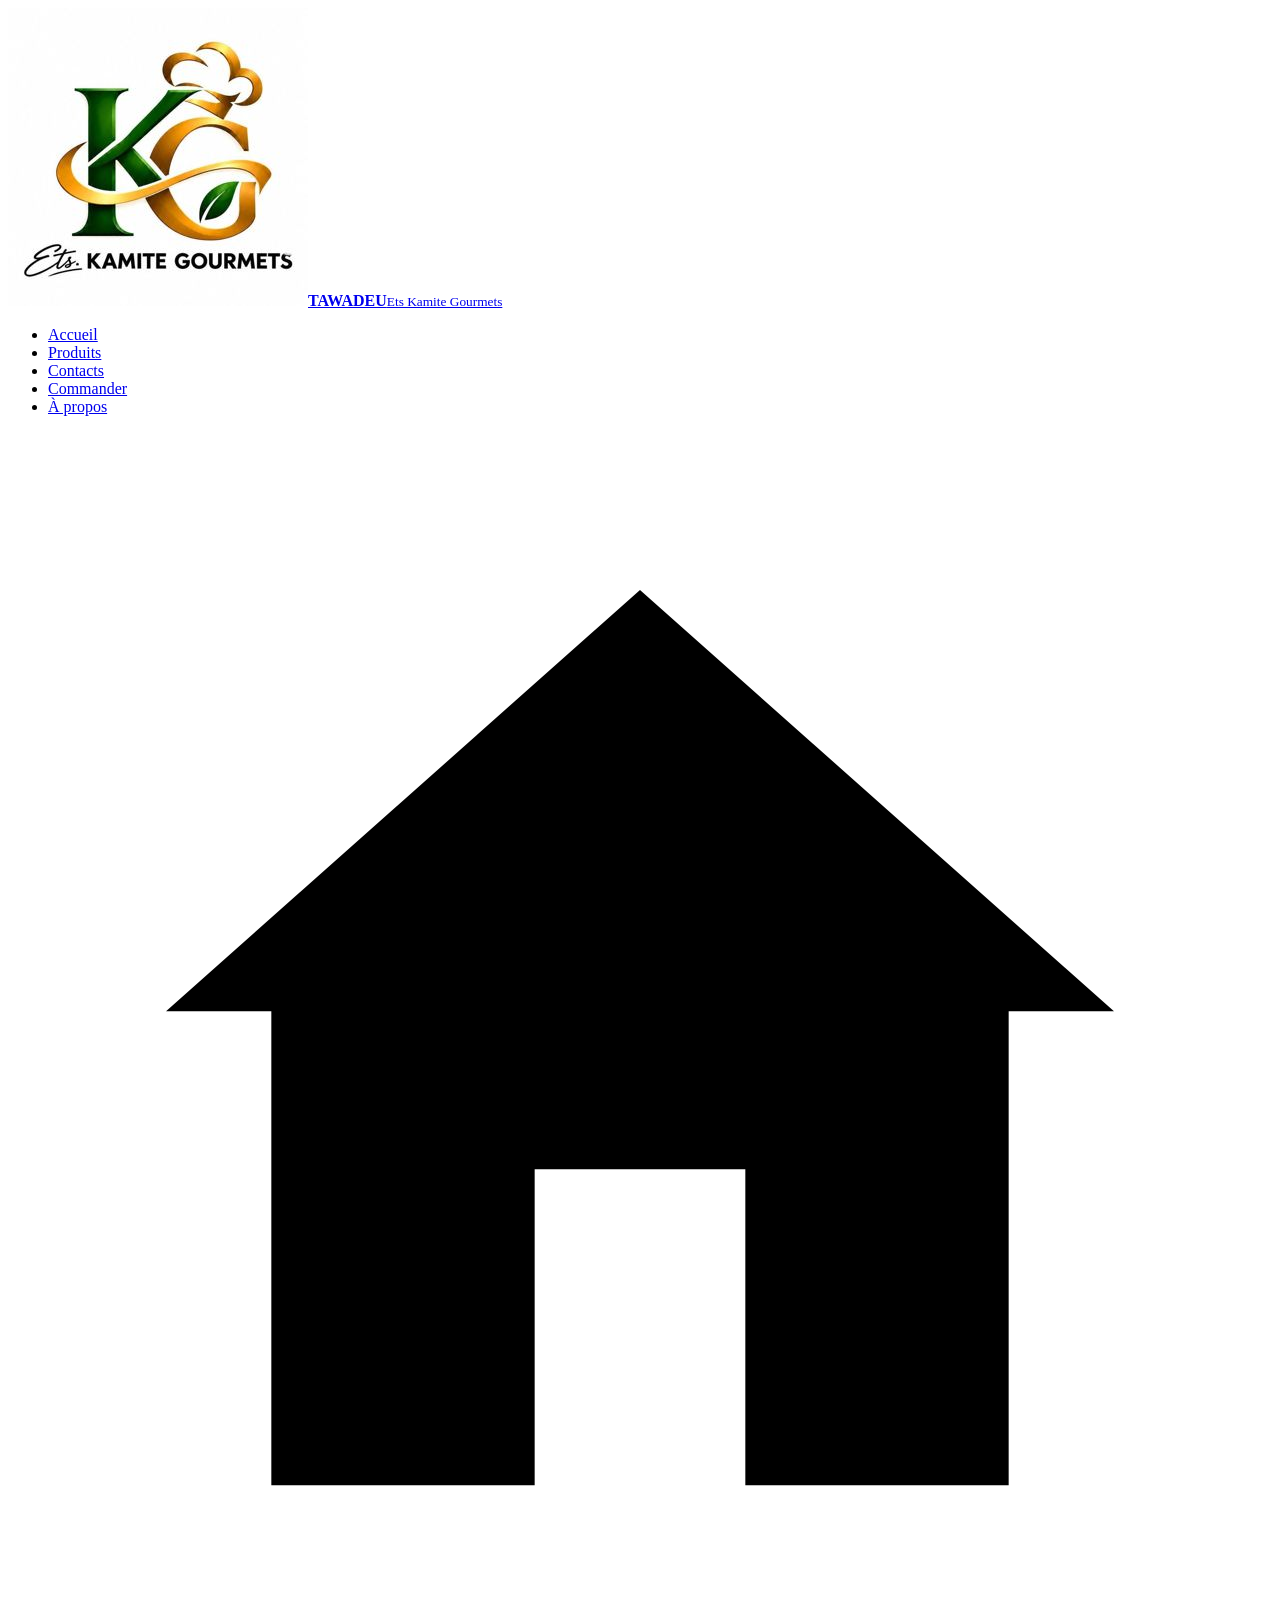
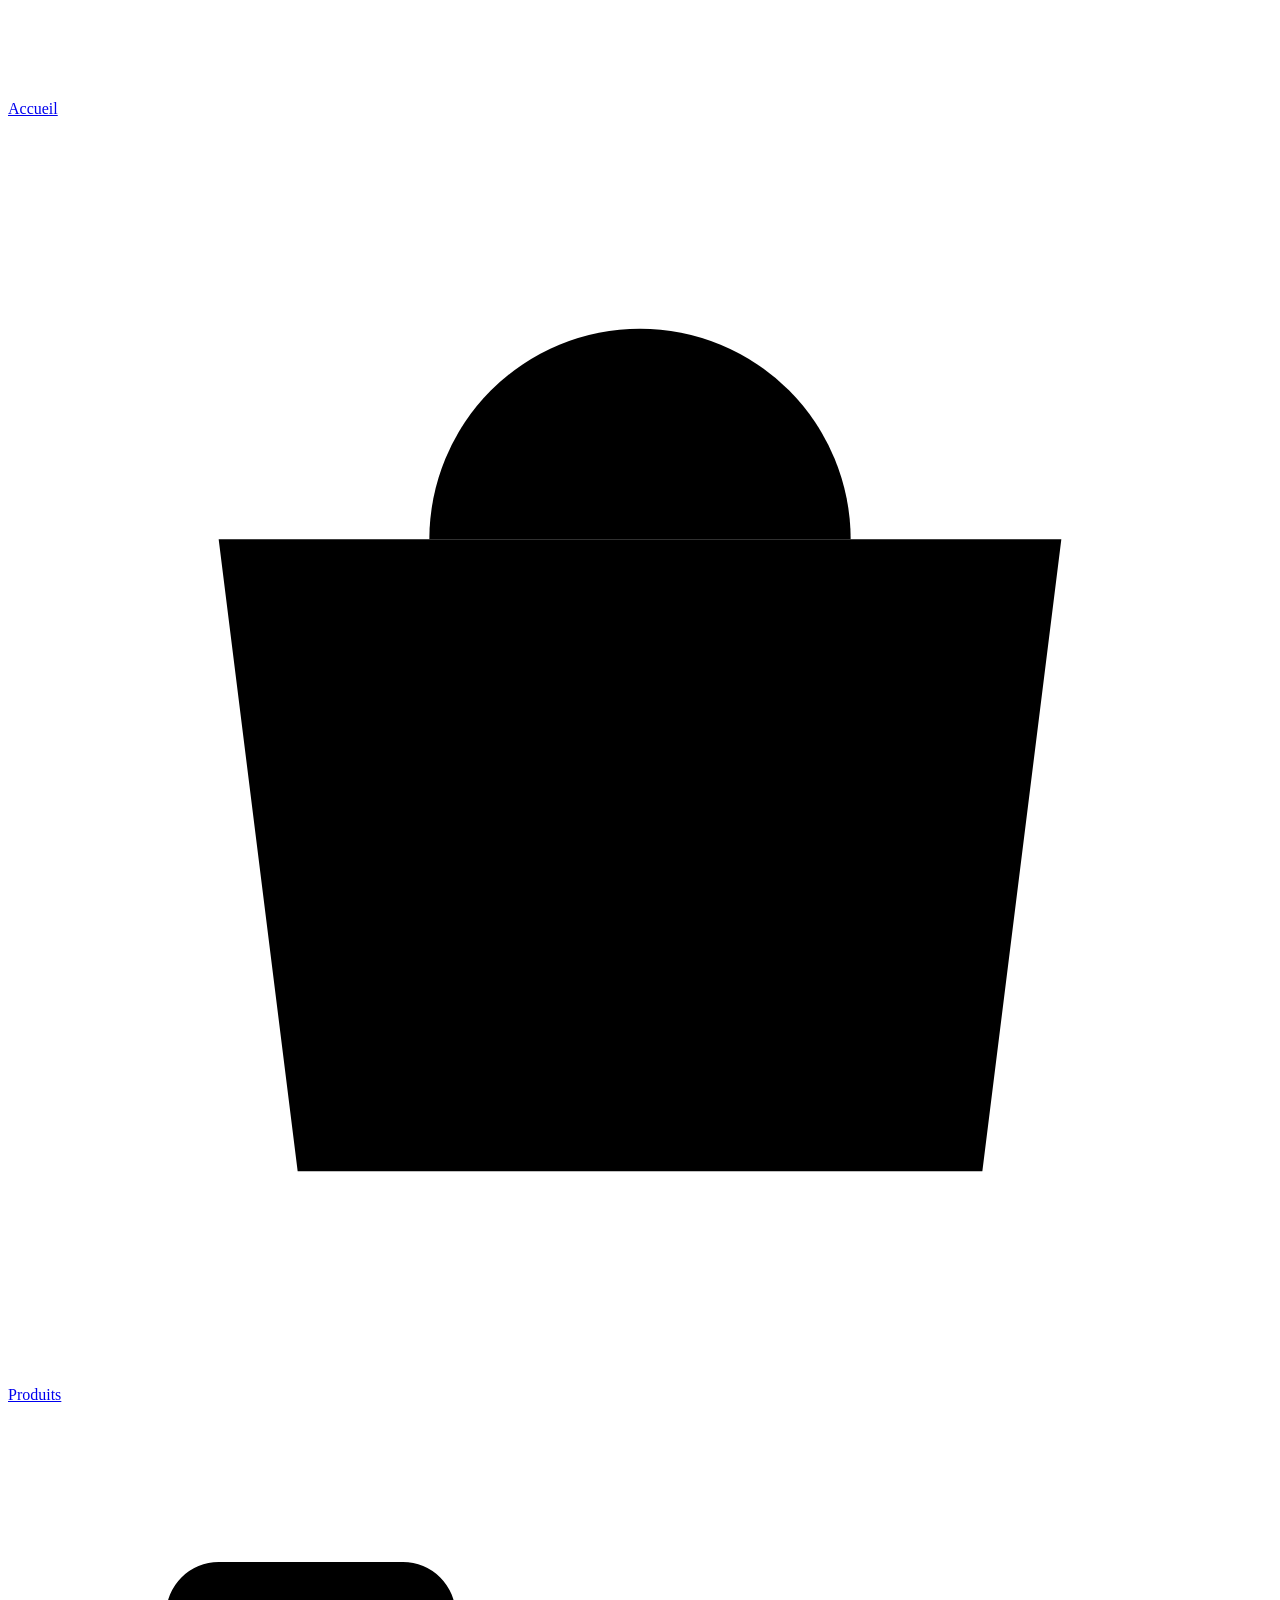
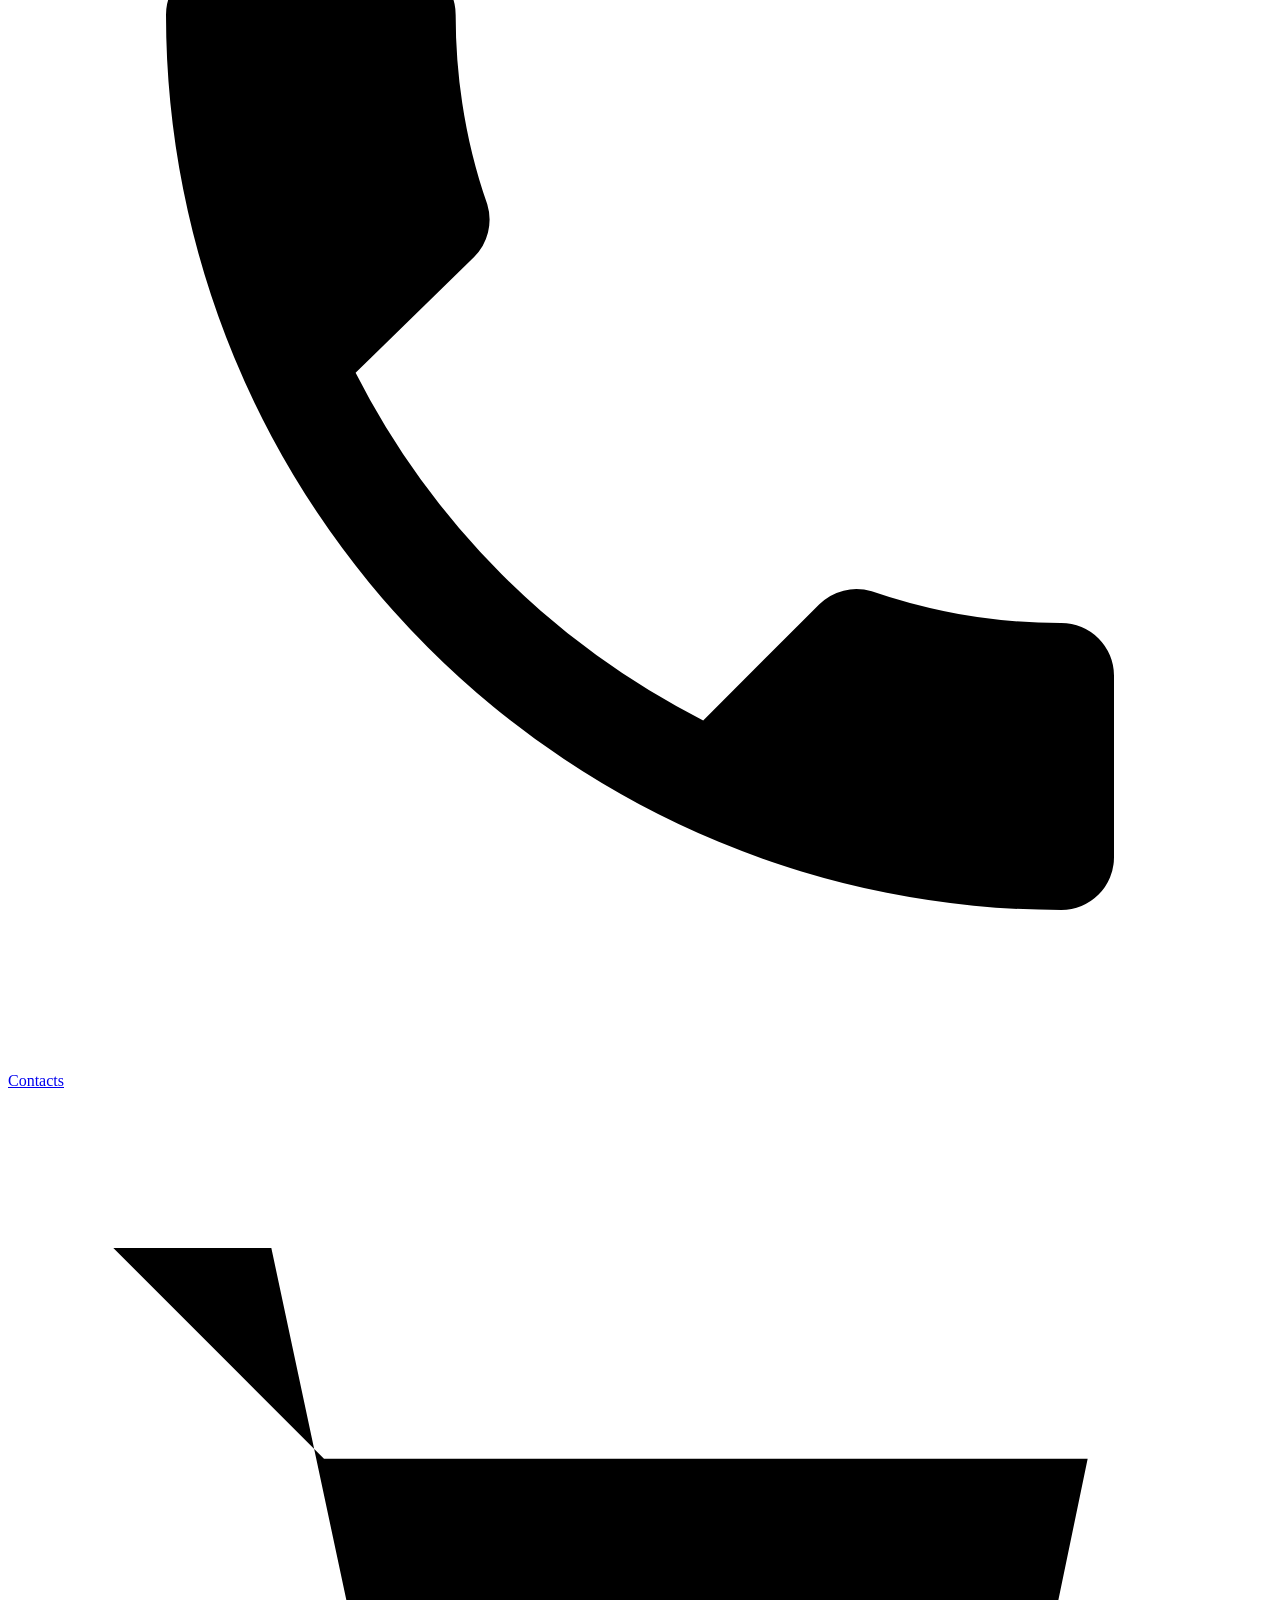
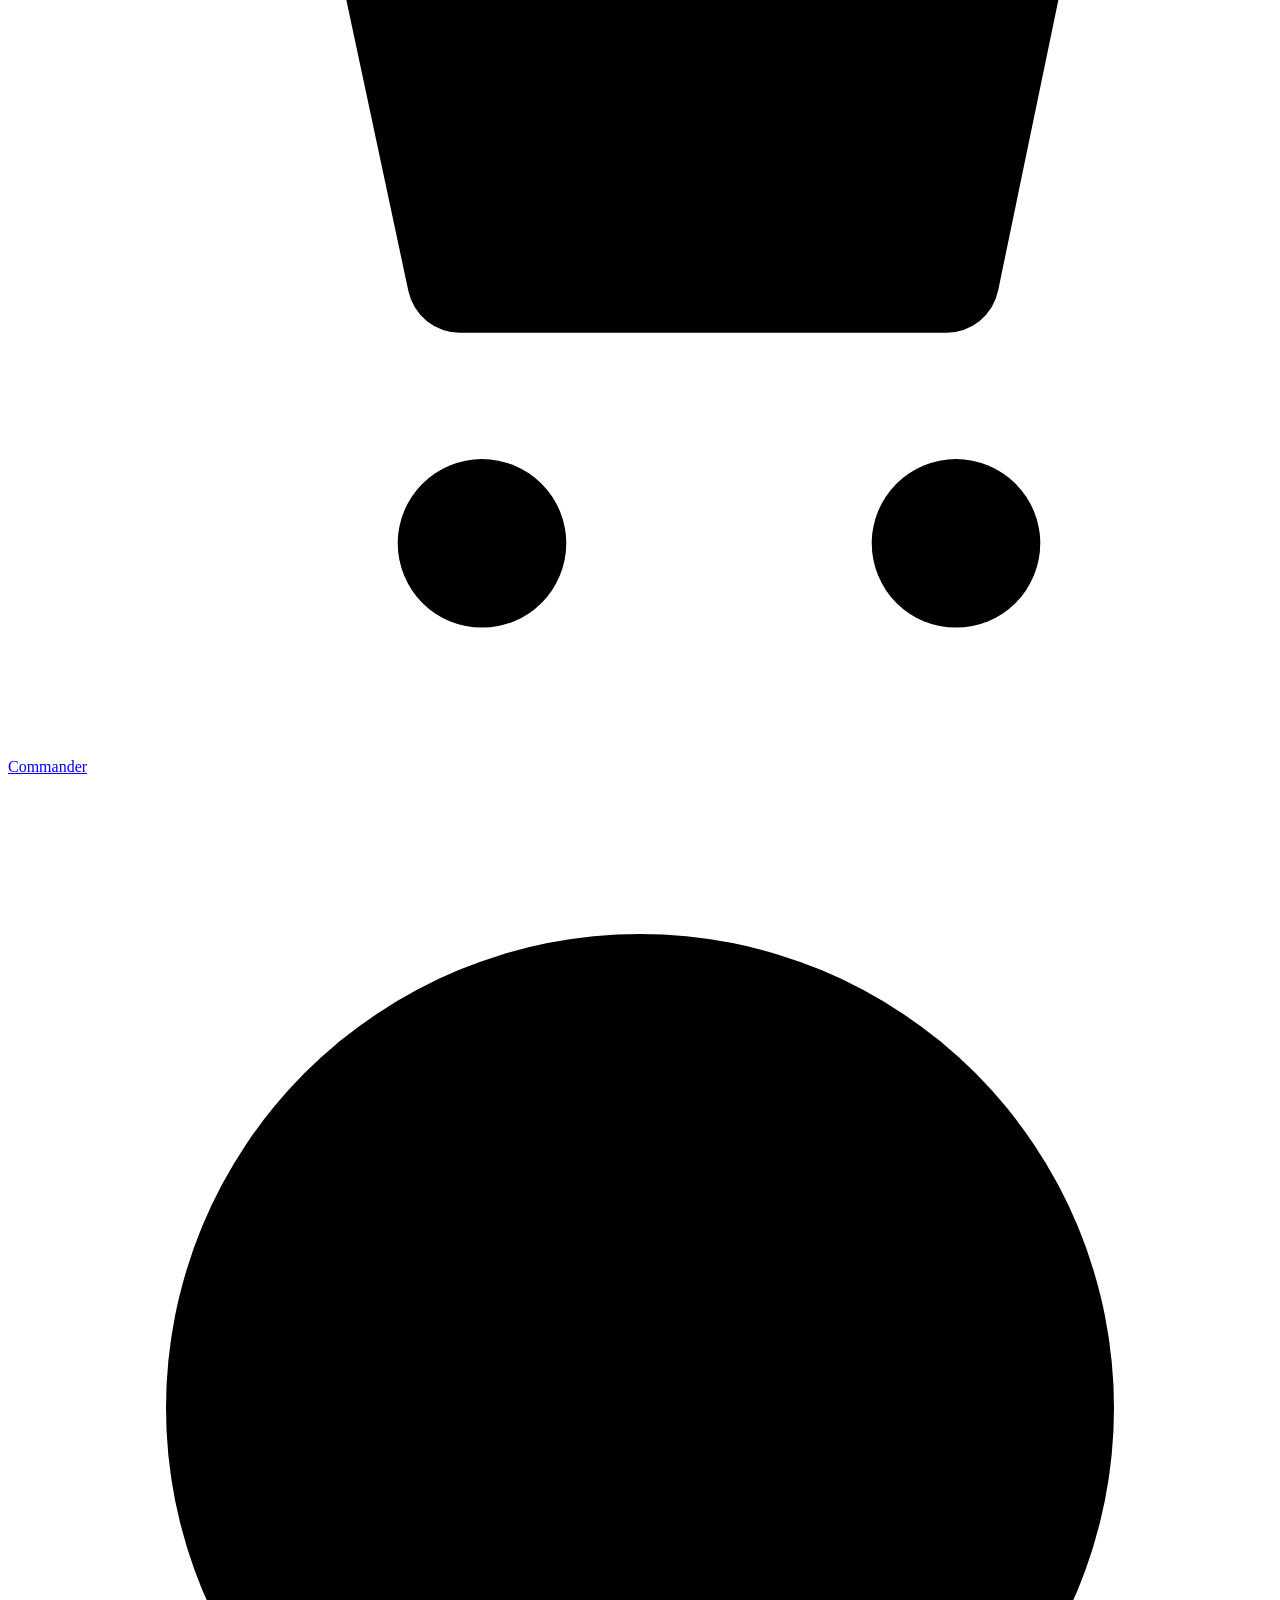
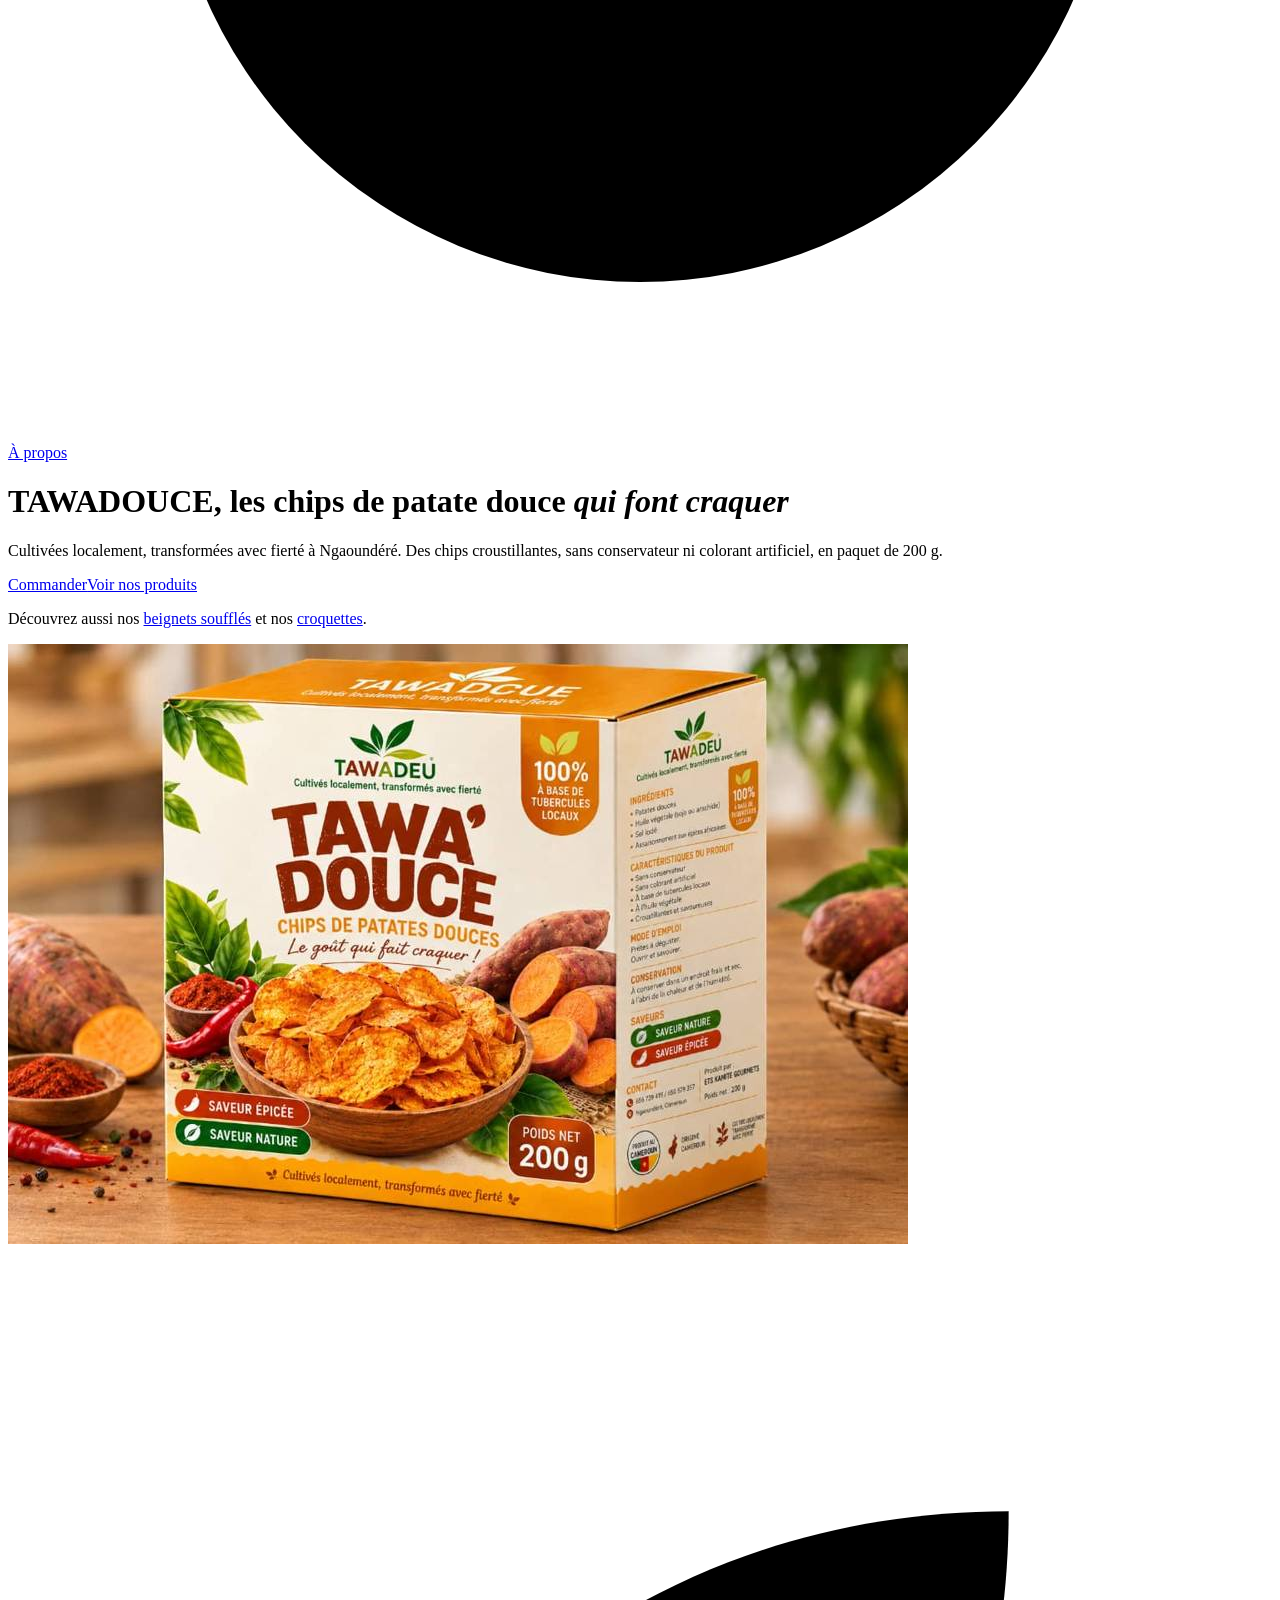
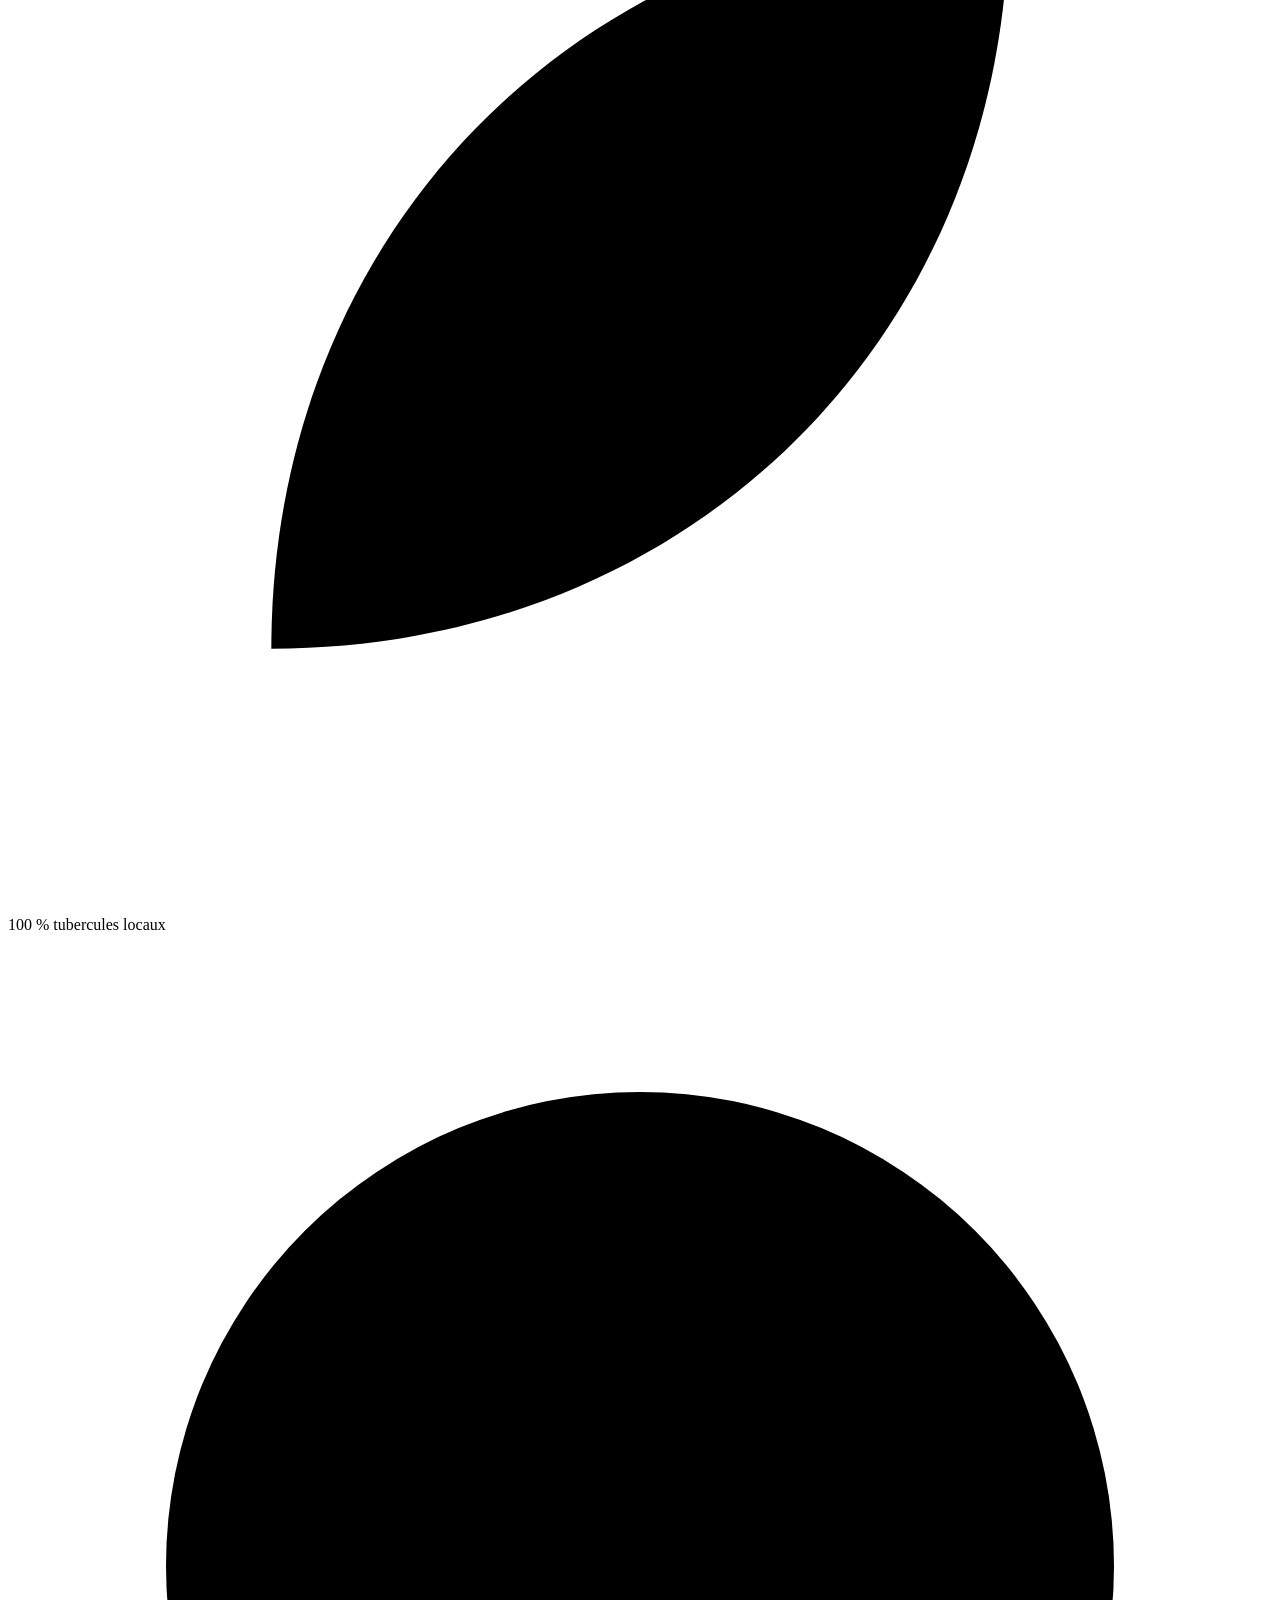
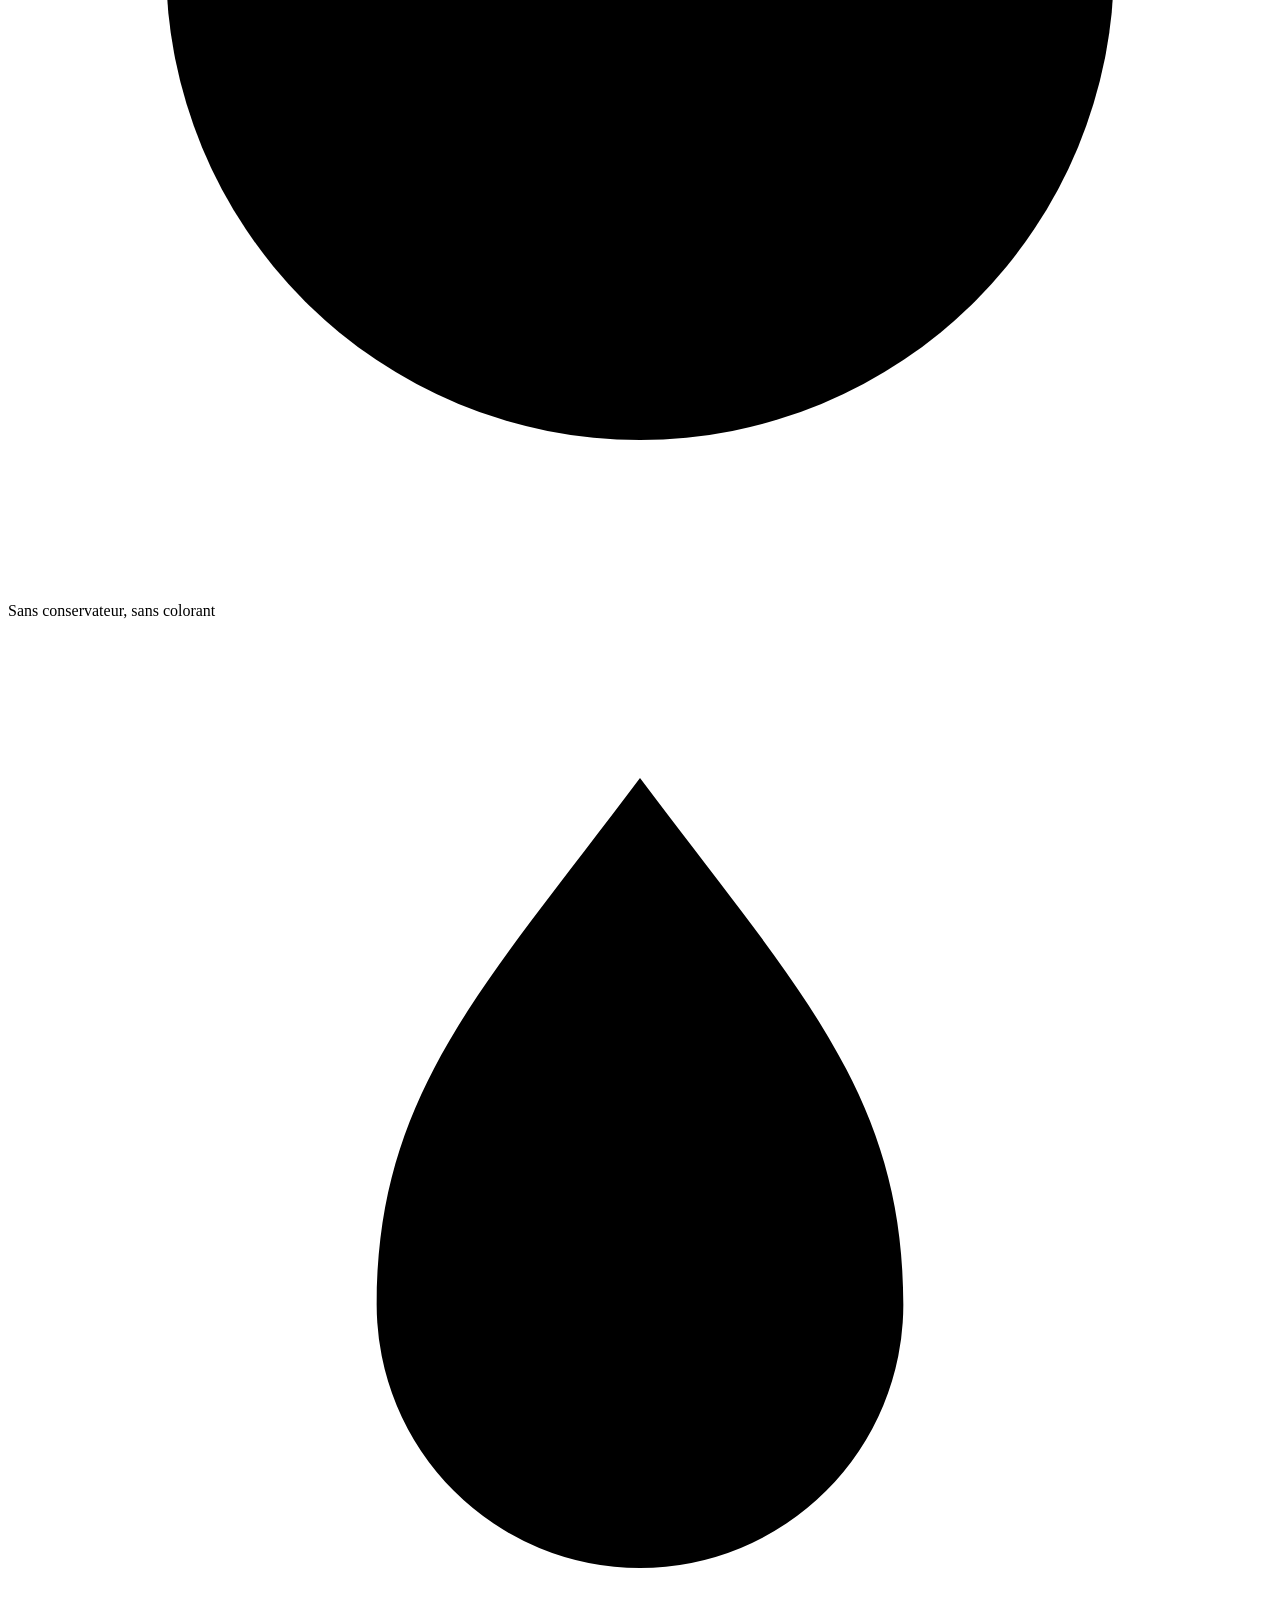
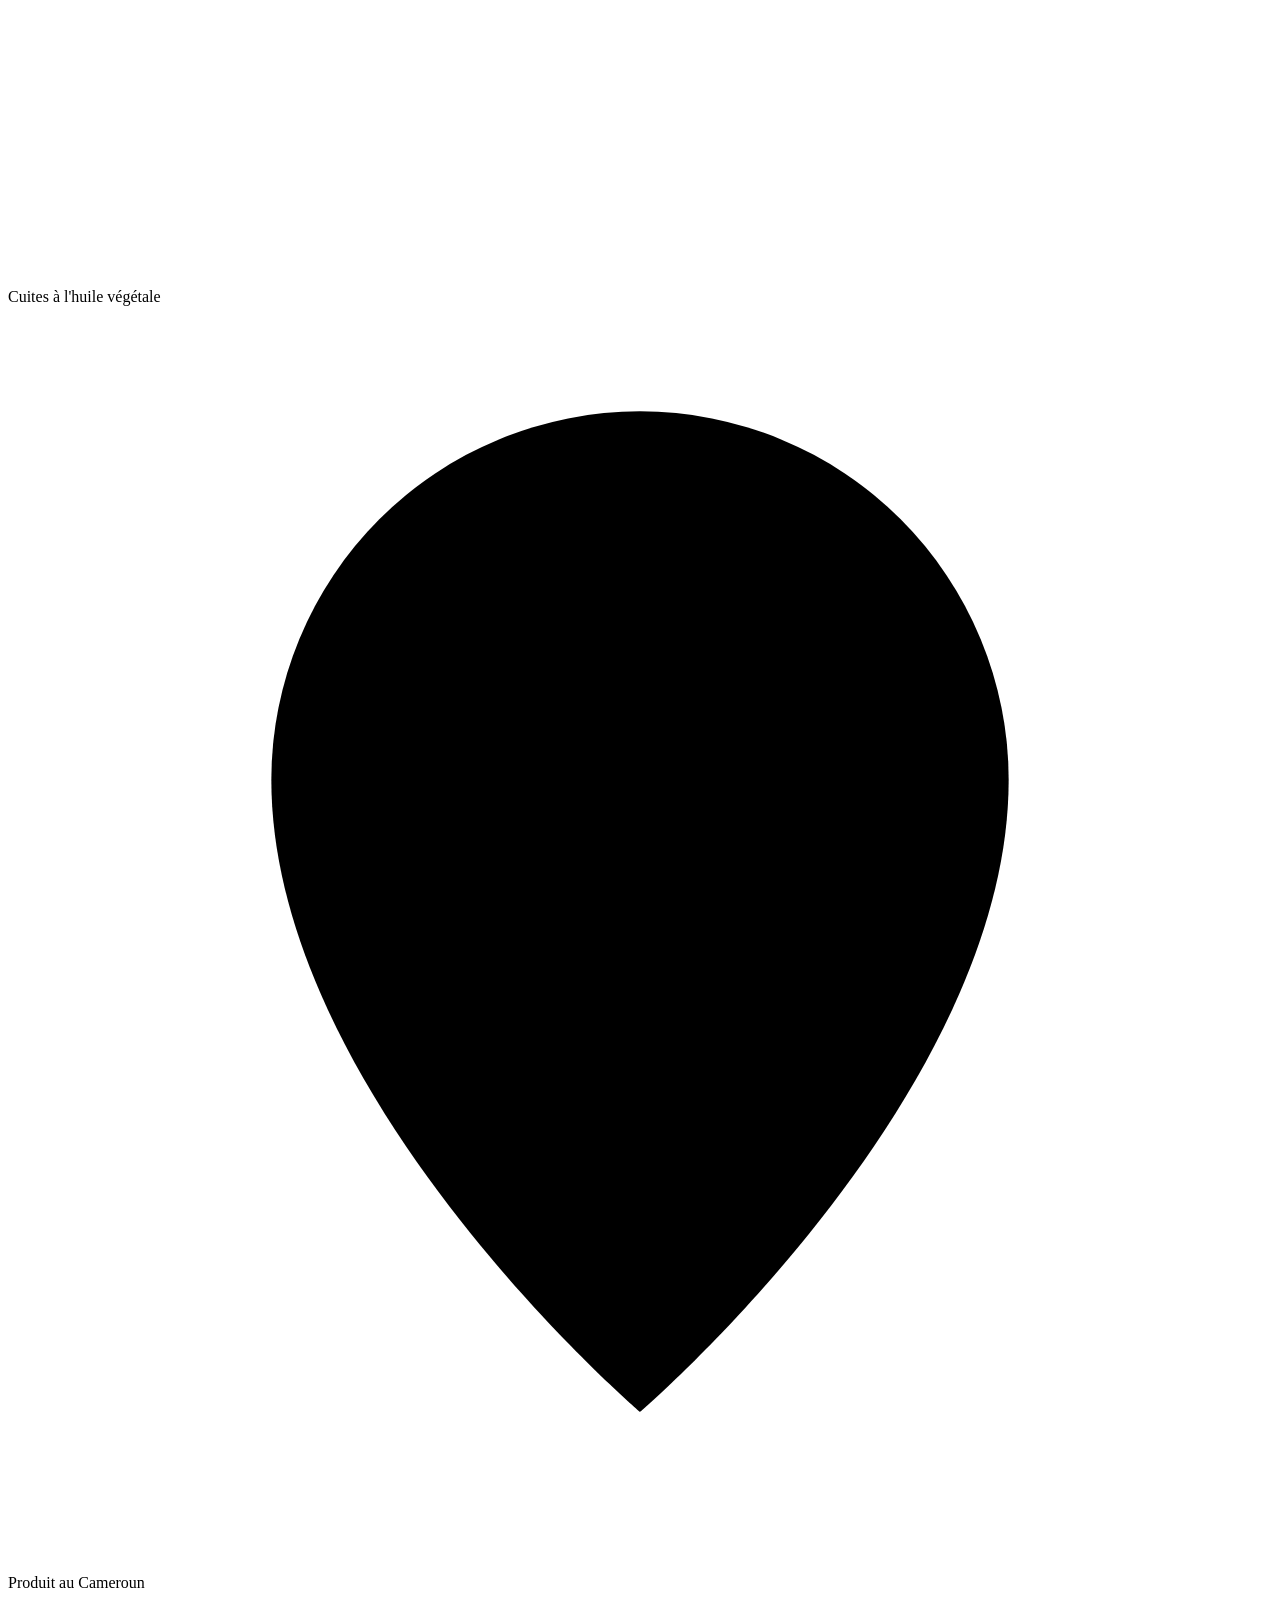
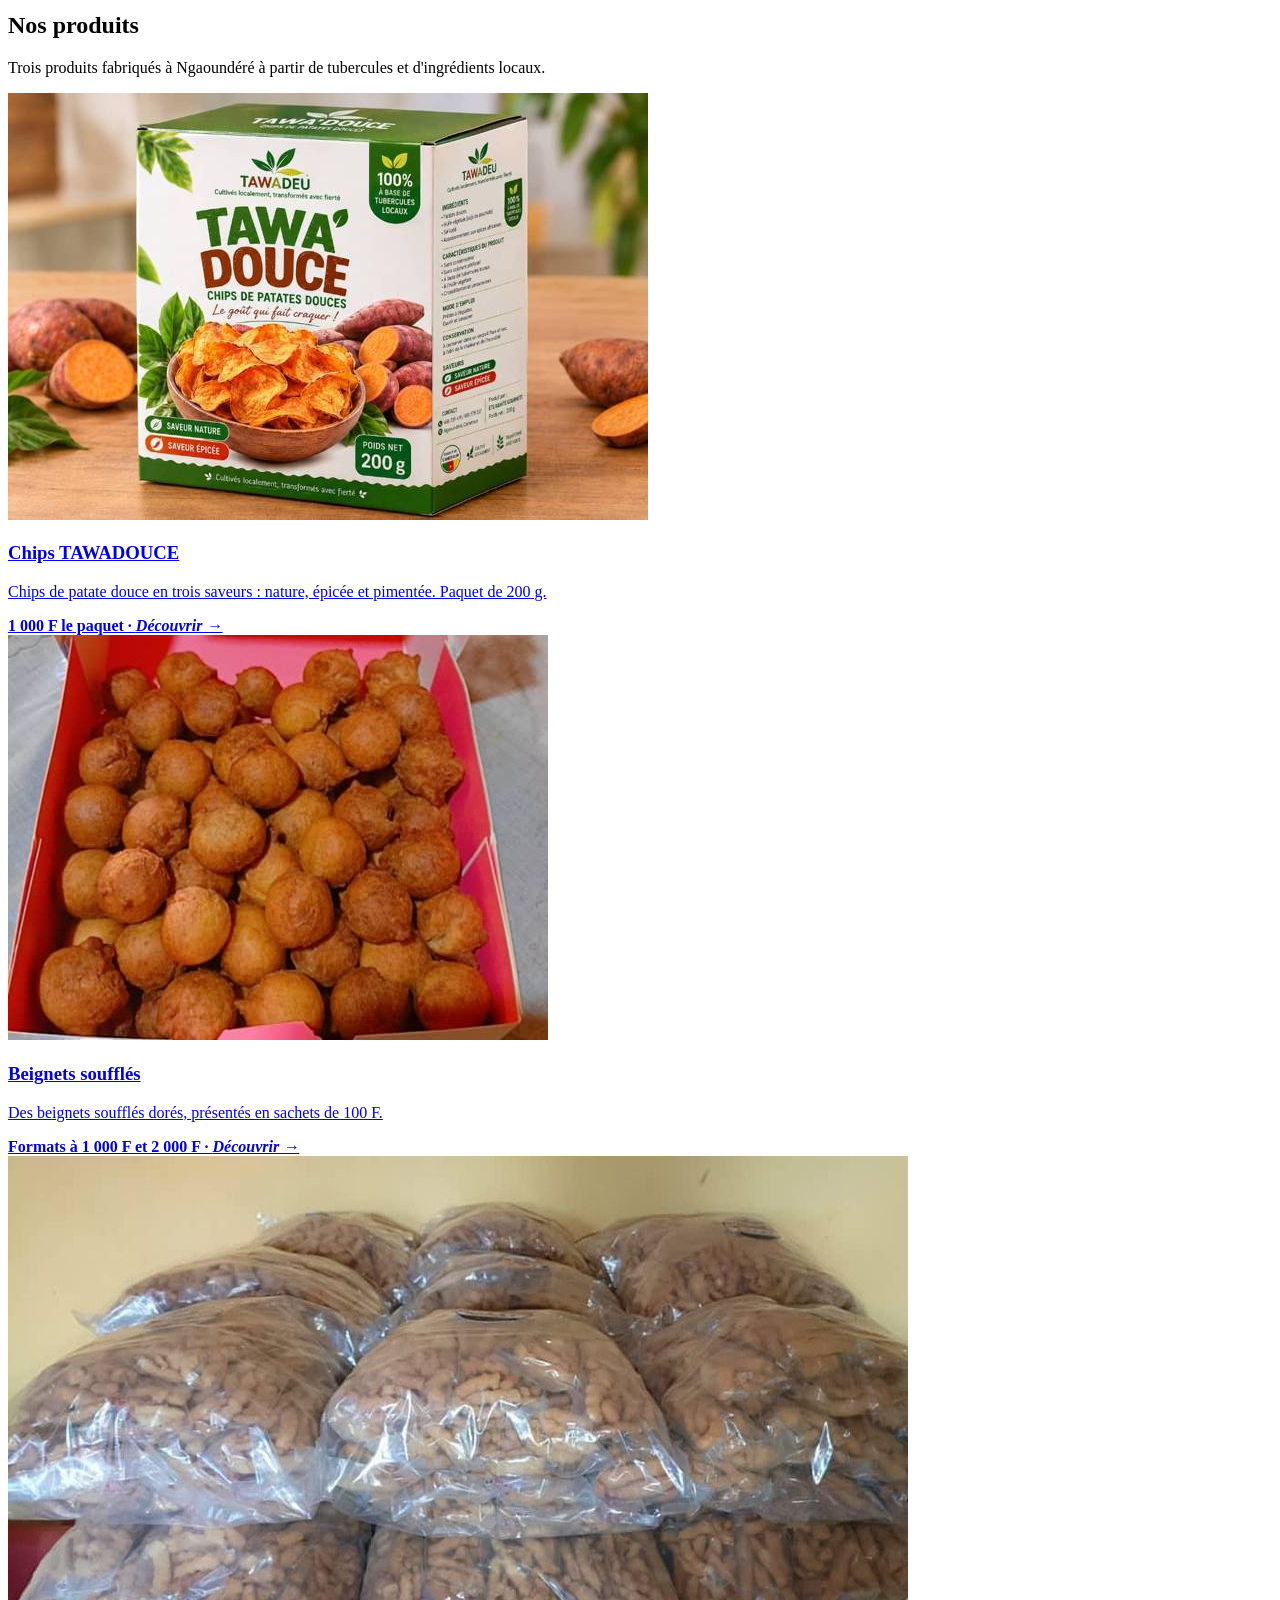
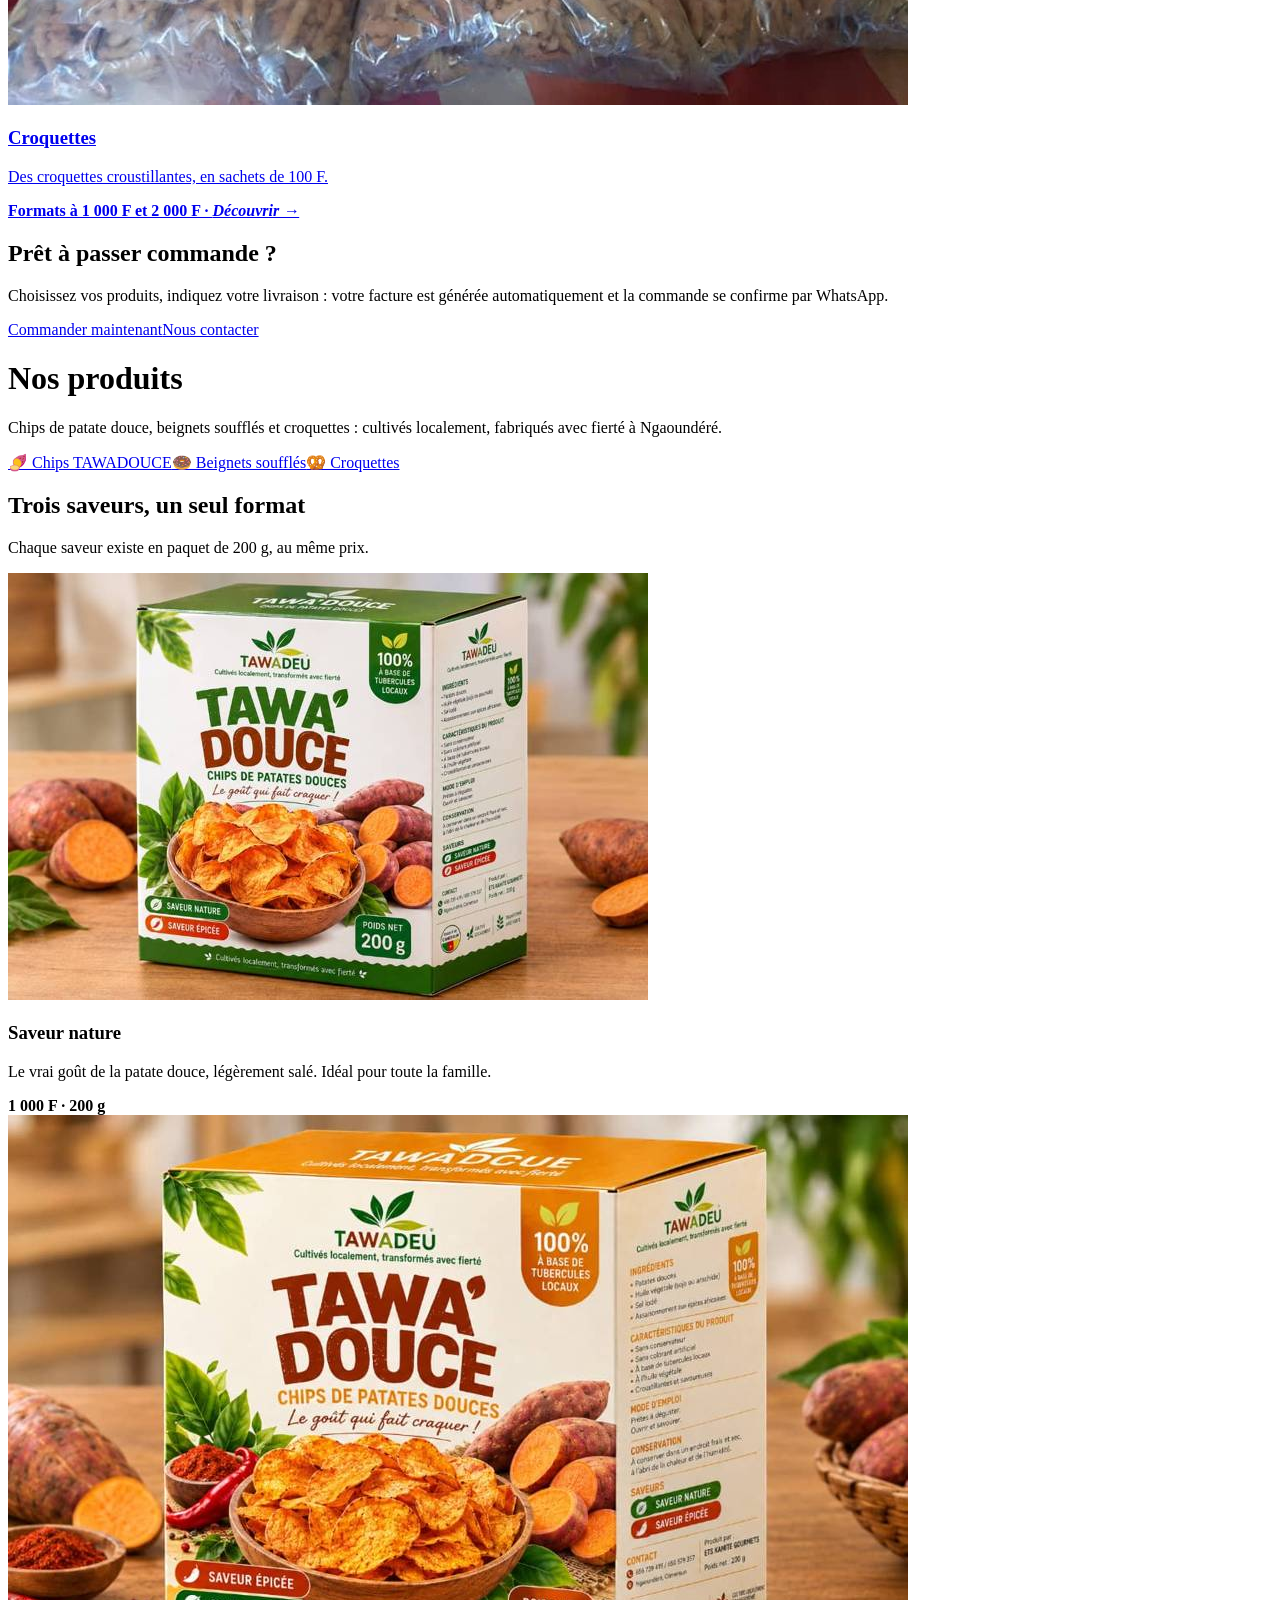
==== commit 9570e39b: "Rename index-14.html to index.html" ====
--- a/index.html
+++ b/index.html
@@ -1,326 +1,6 @@
 <!DOCTYPE html><html lang="fr"><head><meta charset="utf-8"><meta name="viewport" content="width=device-width, initial-scale=1, viewport-fit=cover"><meta name="description" content="TAWADEU : chips de patates douces TAWADOUCE (200 g) , beignets soufflés et croquettes en sachets de 100 F, produits à Ngaoundéré par Ets Kamite Gourmets.">
 <title>TAWADEU – Chips TAWADOUCE, beignets soufflés et croquettes | Ets Kamite Gourmets</title>
-<style>
-:root{box-sizing:border-box;padding-top:env(safe-area-inset-top,0px);padding-bottom:env(safe-area-inset-bottom,0px);--bg:#fbf8f1;--ink:#22190f;--mut:#665a4b;--card:#fff;--line:#e6dcc8;--green:#1f6b2a;--deep:#14451c;--gold:#c8921a;--red:#a8321a;--orange:#d9791a;--soft:#f1ead8}
-@media (prefers-color-scheme:dark){:root:not([data-theme="light"]){--bg:#16120d;--ink:#f4ead9;--mut:#baa993;--card:#211a13;--line:#382d21;--soft:#1d1710}}
-:root[data-theme="dark"]{--bg:#16120d;--ink:#f4ead9;--mut:#baa993;--card:#211a13;--line:#382d21;--soft:#1d1710}
-*,*:before,*:after{box-sizing:inherit}html{scroll-behavior:smooth;scroll-padding-top:84px}
-body{margin:0;background:var(--bg);color:var(--ink);font:16px/1.6 "Segoe UI",Roboto,"Helvetica Neue",Arial,sans-serif}
-h1,h2,h3{font-family:Georgia,"Palatino Linotype",serif;line-height:1.12;margin:0;font-weight:700}
-a{color:inherit}.wrap{max-width:1080px;margin:0 auto;padding:0 20px}section{padding:64px 0}
-.btn{display:inline-block;border:0;border-radius:10px;padding:14px 26px;font:700 16px inherit;font-family:inherit;background:var(--gold);color:#241705;text-decoration:none;cursor:pointer;text-align:center}
-.btn.g{background:var(--green);color:#fff}.btn.wa{background:#1fa855;color:#fff}.btn.o{background:transparent;color:#fff;border:2px solid rgba(255,255,255,.55)}
-a:focus-visible,button:focus-visible,input:focus-visible,summary:focus-visible{outline:3px solid var(--gold);outline-offset:2px}
-nav{position:sticky;top:0;z-index:10;background:var(--deep);padding-top:env(safe-area-inset-top,0px)}
-nav .wrap{display:flex;align-items:center;justify-content:space-between;height:68px}
-.brand{display:flex;align-items:center;gap:12px;text-decoration:none;color:#fff}
-.brand img{width:46px;height:46px;border-radius:8px;background:#fff;object-fit:contain}
-.brand b{font:700 21px Georgia,serif;letter-spacing:.5px}.brand small{display:block;font-size:12px;opacity:.8;line-height:1}
-nav ul{display:flex;gap:24px;list-style:none;margin:0;padding:0}nav ul a{color:#e8f1e4;text-decoration:none;font-size:15px}nav ul a:hover{color:var(--gold)}
-nav .btn{padding:10px 18px;font-size:15px}
-.hero{background:linear-gradient(135deg,var(--deep),var(--green));color:#fff;padding:56px 0 64px}
-.hero .wrap{display:grid;grid-template-columns:1.05fr 1fr;gap:40px;align-items:center}
-.hero h1{font-size:clamp(38px,6vw,64px)}.hero h1 em{font-style:normal;color:#f3c75b}
-.hero p{font-size:18px;color:#e3eedf;max-width:46ch;margin:18px 0 28px}.hero .cta{display:flex;gap:12px;flex-wrap:wrap}
-.hero img{width:100%;border-radius:20px;display:block;box-shadow:0 24px 50px rgba(0,0,0,.35)}
-.trust{background:var(--soft);border-bottom:1px solid var(--line);padding:22px 0}
-.trust .wrap{display:grid;grid-template-columns:repeat(4,1fr);gap:16px}
-.trust div{display:flex;gap:12px;align-items:center;font-size:15px;line-height:1.3}.trust svg{flex:none;width:30px;height:30px;stroke:var(--green);fill:none;stroke-width:2;stroke-linecap:round;stroke-linejoin:round}
-h2{font-size:clamp(28px,4.5vw,40px);color:var(--green);margin-bottom:10px}.lead{color:var(--mut);max-width:58ch;margin:0 0 32px}
-.flavors{display:grid;grid-template-columns:repeat(3,1fr);gap:20px}
-.fl{background:var(--card);border:1px solid var(--line);border-radius:16px;overflow:hidden}
-.fl img{width:100%;aspect-ratio:3/2;object-fit:cover;display:block}.fl div{padding:18px 20px 22px;border-top:5px solid var(--c)}
-.fl h3{font-size:23px;color:var(--c);margin-bottom:6px}.fl p{margin:0 0 12px;color:var(--mut);font-size:15px}.fl strong{font-size:15px}
-.format{background:var(--soft);border-block:1px solid var(--line)}
-.format .wrap{display:grid;grid-template-columns:1fr 1fr;gap:40px;align-items:center}
-.format img{width:100%;border-radius:16px;display:block}
-.tbl{width:100%;border-collapse:collapse;margin:8px 0 18px;background:var(--card);border-radius:12px;overflow:hidden}
-.tbl td{padding:13px 16px;border-bottom:1px solid var(--line)}.tbl tr:last-child td{border:0}.tbl td:last-child{text-align:right;font-weight:700;color:var(--green)}
-.note{font-size:14px;color:var(--mut)}
-.steps{display:grid;grid-template-columns:repeat(3,1fr);gap:20px;counter-reset:s;margin:0;padding:0;list-style:none}
-.steps li{counter-increment:s;background:var(--card);border:1px solid var(--line);border-radius:14px;padding:22px}
-.steps li:before{content:counter(s);display:grid;place-items:center;width:38px;height:38px;border-radius:50%;background:var(--green);color:#fff;font:700 18px Georgia,serif;margin-bottom:12px}
-.steps b{display:block;margin-bottom:4px}.steps span{color:var(--mut);font-size:15px}
-.order{background:var(--soft);border-block:1px solid var(--line)}
-.ogrid{display:grid;grid-template-columns:1.25fr 1fr;gap:28px;align-items:start}
-.rows{background:var(--card);border:1px solid var(--line);border-radius:16px;padding:4px 20px}
-.row{display:grid;grid-template-columns:1fr auto;gap:12px;align-items:center;padding:18px 0;border-bottom:1px solid var(--line)}.row:last-child{border:0}
-.row strong{font-size:18px}.row small{display:block;color:var(--mut)}
-.q{display:flex;align-items:center;gap:6px}
-.q button{width:40px;height:40px;border-radius:50%;border:2px solid var(--line);background:var(--bg);color:var(--ink);font-size:20px;cursor:pointer}
-.q input{width:66px;height:40px;text-align:center;border:2px solid var(--line);border-radius:10px;background:var(--bg);color:var(--ink);font:700 16px inherit}
-.q .ct{width:auto;border-radius:999px;padding:0 13px;font-size:13px;font-weight:700;background:var(--green);color:#fff;border-color:var(--green)}
-.sum{background:var(--deep);color:#fff;border-radius:16px;padding:24px;position:sticky;top:84px}
-.sum h3{font-size:22px;margin-bottom:12px}.sum dl{margin:0 0 16px}.sum dl div{display:flex;justify-content:space-between;gap:10px;padding:5px 0}
-.sum dt{opacity:.85}.sum dd{margin:0;font-weight:700;white-space:nowrap}.tot{border-top:1px solid rgba(255,255,255,.3);margin-top:8px;padding-top:12px!important;font-size:22px}.tot dd{color:#f3c75b}
-.sum input{width:100%;padding:12px;border-radius:10px;border:0;margin-bottom:10px;font:inherit;color:#22190f}
-.sum .btn{width:100%}.sum p{font-size:13px;opacity:.85;margin:12px 0 0}
-.about .wrap{display:grid;grid-template-columns:200px 1fr;gap:40px;align-items:center}
-.about img{width:100%;border-radius:18px;background:#fff;border:1px solid var(--line)}.about p{color:var(--mut);max-width:62ch;margin:0 0 12px}
-details{background:var(--card);border:1px solid var(--line);border-radius:12px;margin-bottom:10px;padding:0 20px}
-summary{cursor:pointer;font-weight:700;padding:16px 0}details p{margin:0 0 16px;color:var(--mut)}
-footer{background:var(--deep);color:#dbe8d6;padding:40px 0 30px;font-size:15px}
-footer .wrap{display:grid;grid-template-columns:1.3fr 1fr 1fr;gap:30px}footer h3{font-size:18px;color:#fff;margin-bottom:10px}footer p{margin:0 0 6px}
-.copy{border-top:1px solid rgba(255,255,255,.2);margin-top:26px;padding-top:16px;font-size:13px;opacity:.8}
-.fab{position:fixed;right:16px;bottom:calc(16px + env(safe-area-inset-bottom,0px));z-index:20;width:56px;height:56px;border-radius:50%;background:#1fa855;display:grid;place-items:center;box-shadow:0 6px 18px rgba(0,0,0,.35)}
-.fab svg{width:30px;height:30px;fill:#fff}
-@media(max-width:860px){nav ul{display:none}.hero .wrap,.format .wrap,.ogrid,.about .wrap{grid-template-columns:1fr}.flavors,.steps{grid-template-columns:1fr}.trust .wrap{grid-template-columns:1fr 1fr}.sum{position:static}footer .wrap{grid-template-columns:1fr}.about img{max-width:160px}section{padding:48px 0}}
-@media(prefers-reduced-motion:reduce){html{scroll-behavior:auto}}
-
-.st{font-size:20px;color:var(--green);margin:28px 0 12px}.st:first-child{margin-top:0}
-.fcard{background:var(--card);border:1px solid var(--line);border-radius:16px;padding:20px;display:grid;grid-template-columns:1fr 1fr;gap:14px}
-.fcard label{display:grid;gap:6px;font-size:14px;font-weight:600}.fcard .full{grid-column:1/-1}
-.fcard input,.fcard select,.fcard textarea{width:100%;padding:12px;border:2px solid var(--line);border-radius:10px;background:var(--bg);color:var(--ink);font:16px inherit;font-family:inherit}
-.fcard textarea{min-height:76px;resize:vertical}.fcard .bad{border-color:#d33}
-.fcard small{font-weight:400;color:var(--mut)}
-#err{color:#ffb4a8;font-size:14px;margin:0 0 10px}
-.sum .btn{display:block;width:100%;margin-bottom:10px}.btn.sms{background:#f3c75b;color:#241705}.btn.call{background:transparent;color:#fff;border:2px solid rgba(255,255,255,.5)}
-.sum .or{font-size:13px;opacity:.8;margin:6px 0 10px}
-@media(max-width:860px){.fcard{grid-template-columns:1fr}}
-
-.order{background:linear-gradient(180deg,var(--soft),var(--bg))}
-.order h2:after{content:"";display:block;width:64px;height:5px;border-radius:3px;background:linear-gradient(90deg,var(--gold),var(--orange));margin-top:10px}
-.st{display:flex;align-items:center;gap:12px;color:var(--ink);font-size:21px}
-.st i{font-style:normal;flex:none;width:34px;height:34px;border-radius:50%;background:var(--gold);color:#241705;display:grid;place-items:center;font:700 17px Georgia,serif}
-.rows{background:none;border:0;padding:0;display:grid;gap:12px}
-.row,.row:last-child{grid-template-columns:72px 1fr auto;background:var(--card);border:1px solid var(--line);border-left:6px solid var(--c);border-radius:14px;padding:12px 14px;box-shadow:0 3px 10px rgba(60,40,10,.07)}
-.row img{width:72px;height:58px;object-fit:cover;border-radius:10px}
-.q .ct{background:var(--c);border-color:var(--c)}
-.fcard{border-top:6px solid var(--gold);box-shadow:0 3px 10px rgba(60,40,10,.07)}
-.fcard input:focus,.fcard select:focus,.fcard textarea:focus{border-color:var(--green);outline:none;box-shadow:0 0 0 3px rgba(31,107,42,.22)}
-.sum{background:linear-gradient(160deg,var(--deep),#0d2f13);border:2px solid var(--gold);border-radius:20px;box-shadow:0 14px 34px rgba(20,69,28,.35)}
-.sum h3{display:flex;align-items:center;gap:10px}.sum h3 i{font-style:normal;width:30px;height:30px;border-radius:50%;background:var(--gold);color:#241705;display:grid;place-items:center;font:700 16px Georgia,serif}
-.sum dl div{border-bottom:1px dashed rgba(255,255,255,.25)}
-.tot{border-top:2px dashed var(--gold)!important;border-bottom:0!important}
-.sum .btn{display:flex;align-items:center;justify-content:center;gap:10px;border-radius:12px;padding:15px 20px}
-.sum .btn svg{width:22px;height:22px;fill:currentColor;flex:none}
-.btn.wa{background:linear-gradient(135deg,#25d366,#128c4a)}
-.btn.sms{background:linear-gradient(135deg,#f3c75b,#d99a1c)}
-.btn.call{background:rgba(255,255,255,.08)}
-@media(max-width:560px){.row,.row:last-child{grid-template-columns:64px 1fr}.row img{width:64px;height:52px}.row .q{grid-column:1/-1;justify-content:flex-end}}
-
-/* Palette TAWADEU : vert forêt, vert feuille, or soleil, orange patate douce, rouge piment, crème */
-:root{--gold:#e0a526;--bg:#fbf6ea;--soft:#f4ead2}
-nav{border-bottom:3px solid var(--gold)}
-.hero{background:radial-gradient(circle at 88% 12%,rgba(224,165,38,.30),transparent 42%),radial-gradient(circle at 8% 95%,rgba(217,121,26,.24),transparent 40%),linear-gradient(135deg,var(--deep),var(--green))}
-section h2:after{content:"";display:block;width:64px;height:5px;border-radius:3px;background:linear-gradient(90deg,var(--gold),var(--orange));margin-top:10px}
-.fl{border-radius:18px;box-shadow:0 4px 14px rgba(60,40,10,.08)}
-.fl strong{display:inline-block;background:var(--c);color:#fff;border-radius:999px;padding:4px 14px;font-size:14px}
-.steps li:before{background:var(--gold);color:#241705}
-.steps li{border-top:4px solid var(--gold)}
-.tbl td:last-child{color:var(--orange)}
-summary::marker{color:var(--gold)}
-footer{border-top:5px solid var(--gold)}
-
-#thx{position:fixed;inset:0;z-index:50;display:grid;place-items:center;background:rgba(10,35,14,.75);padding:20px;overflow:hidden}
-.thxc{position:relative;z-index:2;max-width:440px;width:100%;max-height:100%;overflow:auto;background:var(--card);color:var(--ink);border-radius:22px;border-top:8px solid var(--gold);padding:26px 22px;text-align:center;box-shadow:0 20px 60px rgba(0,0,0,.4);animation:pop .5s cubic-bezier(.2,1.4,.4,1)}
-@keyframes pop{from{transform:scale(.6);opacity:0}to{transform:scale(1);opacity:1}}
-.thxc h3{font-size:30px;color:var(--green);margin:12px 0 8px}
-.chk{width:62px;height:62px;border-radius:50%;background:var(--green);display:grid;place-items:center;margin:0 auto}
-.chk svg{width:34px;height:34px;stroke:#fff;fill:none;stroke-width:3;stroke-linecap:round;stroke-linejoin:round}
-.thxc p{color:var(--mut);margin:0 0 14px}
-.rcp{text-align:left;background:var(--soft);border-radius:12px;padding:10px 16px;margin:0 0 16px;font-size:15px}
-.rcp div{display:flex;justify-content:space-between;gap:12px;padding:4px 0}.rcp b{text-align:right}
-.thxc .btn{width:100%}
-.retry{display:block;margin:12px auto 0;background:none;border:0;color:var(--green);font:inherit;font-size:14px;text-decoration:underline;cursor:pointer}
-.bl{position:absolute;bottom:-140px;z-index:1;width:var(--s);height:calc(var(--s)*1.2);background:radial-gradient(circle at 30% 28%,rgba(255,255,255,.55),transparent 26%),var(--c);border-radius:50% 50% 50% 50%/58% 58% 42% 42%;animation:rise var(--d) ease-in var(--dl) forwards}
-.bl:after{content:"";position:absolute;left:50%;top:100%;width:2px;height:60px;background:rgba(255,255,255,.55)}
-@keyframes rise{0%{transform:translate(0,0) rotate(-4deg)}25%{transform:translate(18px,-30vh) rotate(5deg)}50%{transform:translate(-18px,-65vh) rotate(-5deg)}100%{transform:translate(10px,-140vh) rotate(4deg)}}
-@media(prefers-reduced-motion:reduce){.thxc{animation:none}}
-
-.bonimg{display:block;width:100%;border:1px solid var(--line);border-radius:12px;margin:4px 0 16px}
-.thxc{max-width:480px}.thxc .btn{display:block;margin-bottom:10px}
-.thxc .btn.alt{background:transparent;color:var(--ink);border:2px solid var(--line)}
-
-#bll{position:fixed;inset:0;z-index:70;pointer-events:none;overflow:hidden}
-#bll .bl{position:absolute;bottom:-230px;z-index:auto;width:var(--s);height:calc(var(--s)*1.22);font-size:calc(var(--s)/7);color:var(--t);display:flex;flex-direction:column;align-items:center;justify-content:center;text-align:center;line-height:1.1;padding:0 8%;background:radial-gradient(circle at 30% 26%,rgba(255,255,255,.5),transparent 24%),var(--c);box-shadow:inset -8px -10px 18px rgba(0,0,0,.18);animation:rise2 var(--d) linear var(--dl) forwards}
-#bll .bl b{font:700 1em Georgia,serif;letter-spacing:.3px}
-#bll .bl i{font:600 .68em "Segoe UI",Roboto,Arial,sans-serif;margin-top:.3em;line-height:1.15}
-#bll .bl:after{height:70px}
-@keyframes rise2{0%{transform:translate(0,0) rotate(-4deg)}30%{transform:translate(20px,-35vh) rotate(5deg)}60%{transform:translate(-20px,-70vh) rotate(-5deg)}100%{transform:translate(12px,calc(-100vh - 360px)) rotate(4deg)}}
-
-/* Effet flottant : titres et boutons */
-@keyframes flotte{0%,100%{translate:0 0}50%{translate:0 -7px}}
-@keyframes flotteb{0%,100%{translate:0 0}50%{translate:0 -4px}}
-.hero h1,section h2,.fl h3{animation:flotte 4.2s ease-in-out infinite;will-change:translate}
-section:nth-of-type(even) h2{animation-duration:4.8s;animation-delay:-1.4s}
-.fl:nth-child(2) h3{animation-delay:-1.2s}.fl:nth-child(3) h3{animation-delay:-2.4s}
-.btn{animation:flotteb 3.2s ease-in-out infinite;will-change:translate}
-.btn:nth-of-type(2n){animation-delay:-1.1s}.btn:nth-of-type(3n){animation-delay:-2.1s}
-.btn:hover,.btn:active{animation-play-state:paused}
-@media(prefers-reduced-motion:reduce){.hero h1,section h2,.fl h3,.btn{animation:none}}
-
-/* ===== Notre histoire ===== */
-.hs{background:var(--bg);border-block:1px solid var(--line)}
-.hs-intro{font:italic 400 clamp(21px,3.2vw,27px)/1.45 Georgia,"Palatino Linotype",serif;color:var(--ink);max-width:36ch;margin:0 0 36px}
-.hs-tl{list-style:none;margin:0 0 44px;padding:0 0 0 36px;position:relative;max-width:780px}
-.hs-tl:before{content:"";position:absolute;left:11px;top:8px;bottom:8px;width:3px;border-radius:2px;background:linear-gradient(var(--gold),var(--orange))}
-.hs-tl li{position:relative;padding:0 0 30px}.hs-tl li:last-child{padding-bottom:0}
-.hs-tl li:before{content:"";position:absolute;left:-36px;top:3px;width:25px;height:25px;border-radius:50%;background:var(--bg);border:5px solid var(--gold)}
-.hs-tl time{display:inline-block;font:700 14px Georgia,serif;background:var(--gold);color:#241705;border-radius:999px;padding:2px 13px;margin-bottom:8px}
-.hs-tl h3{font-size:clamp(20px,2.8vw,24px);color:var(--green);margin-bottom:6px}
-.hs-tl p{margin:0;color:var(--mut);max-width:62ch}
-.hs-chip{display:inline-block;margin-top:12px;background:var(--soft);border:1px dashed var(--gold);border-radius:10px;padding:7px 13px;font-size:14px;color:var(--ink)}
-.hs-chip b{color:var(--orange);font-family:Georgia,serif;font-size:17px}
-.hs-pull{margin:12px 0 0;padding:4px 0 4px 14px;border-left:4px solid var(--gold);font:italic 700 18px/1.35 Georgia,serif;color:var(--ink);max-width:40ch}
-.hs-q{position:relative;overflow:hidden;display:grid;grid-template-columns:1fr 190px;gap:24px;align-items:center;margin:0 0 44px;padding:46px 36px;border-radius:24px;border:2px solid var(--gold);color:#fff;background:radial-gradient(circle at 92% 8%,rgba(224,165,38,.32),transparent 46%),radial-gradient(circle at 5% 100%,rgba(217,121,26,.25),transparent 42%),linear-gradient(145deg,var(--deep),var(--green));box-shadow:0 14px 34px rgba(20,69,28,.3)}
-.hs-q blockquote{margin:0;font:italic 700 clamp(25px,4.2vw,40px)/1.2 Georgia,"Palatino Linotype",serif}
-.hs-q cite{display:block;margin-top:16px;font:600 15px "Segoe UI",Roboto,Arial,sans-serif;font-style:normal;color:#f3c75b}
-.hs-q svg{width:100%;height:auto;transform:rotate(-8deg);filter:drop-shadow(0 10px 14px rgba(0,0,0,.3))}
-.hs-h{font-size:clamp(24px,3.6vw,31px);color:var(--green);margin:0 0 8px}
-.hs-h:after{content:"";display:block;width:48px;height:4px;border-radius:2px;background:linear-gradient(90deg,var(--gold),var(--orange));margin-top:8px}
-.hs-two{display:grid;grid-template-columns:1fr 1fr;gap:20px;margin:24px 0 56px}
-.hs-card{background:var(--card);border:1px solid var(--line);border-top:6px solid var(--gold);border-radius:18px;padding:26px 24px;box-shadow:0 4px 14px rgba(60,40,10,.08)}
-.hs-card h3{font-size:25px;color:var(--green);margin-bottom:2px}
-.hs-card .sub{margin:0 0 14px;color:var(--orange);font-weight:700;font-size:15px}
-.hs-card p{margin:0 0 12px;color:var(--mut)}
-.hs-card h4{margin:16px 0 4px;font:700 17px Georgia,serif;color:var(--ink)}
-.hs-card .hs-pull{font-size:16px;margin-top:16px}
-.hs-name{display:grid;grid-template-columns:1fr 1fr 1.25fr;gap:8px;margin:16px 0 4px}
-.hs-name span{background:var(--soft);border:1px solid var(--line);border-radius:12px;padding:10px 6px 8px;text-align:center}
-.hs-name b{display:block;font:700 30px/1.1 Georgia,serif;color:var(--green)}
-.hs-name i{display:block;font-style:normal;font-size:12px;line-height:1.2;color:var(--mut);margin-top:2px}
-.hs-vals{display:grid;grid-template-columns:repeat(auto-fit,minmax(240px,1fr));gap:14px;list-style:none;margin:20px 0 56px;padding:0}
-.hs-vals li{position:relative;min-height:96px;padding:16px 16px 16px 80px;background:var(--card);border:1px solid var(--line);border-radius:16px;box-shadow:0 3px 10px rgba(60,40,10,.07)}
-.hs-vals em{position:absolute;left:16px;top:16px;width:50px;height:50px;border-radius:50%;display:grid;place-items:center;background:var(--c);color:var(--t,#fff);font:700 26px Georgia,serif;font-style:normal}
-.hs-vals b{display:block;font:700 18px Georgia,serif;color:var(--ink);margin-bottom:2px}
-.hs-vals span{font-size:15px;color:var(--mut);line-height:1.45}
-.hs-amb{display:grid;grid-template-columns:repeat(auto-fit,minmax(290px,1fr));gap:16px;margin:22px 0 48px}
-.hs-amb article{background:var(--card);border:1px solid var(--line);border-left:6px solid var(--c);border-radius:14px;padding:18px 20px;box-shadow:0 3px 10px rgba(60,40,10,.07)}
-.hs-amb h4{margin:0 0 6px;font:700 18px Georgia,serif;color:var(--ink)}
-.hs-amb p{margin:0;color:var(--mut);font-size:15px}
-.hs-end{text-align:center;max-width:760px;margin:0 auto;padding:30px 12px 0;border-top:2px dashed var(--gold)}
-.hs-end blockquote{margin:0;font:italic 700 clamp(21px,3.4vw,29px)/1.35 Georgia,"Palatino Linotype",serif;color:var(--green)}
-.hs-end p{margin:16px 0 0;color:var(--mut);font-size:15px;font-weight:600}
-@media(max-width:860px){.hs-q{grid-template-columns:1fr;padding:34px 22px}.hs-q svg{max-width:150px;order:-1}.hs-two{grid-template-columns:1fr}.hs-vals{grid-template-columns:1fr}.hs-amb{grid-template-columns:1fr}}
-
-/* ===== Beignets soufflés ===== */
-.bgs .bgw{display:grid;grid-template-columns:1fr 1.05fr;gap:44px;align-items:center}
-.bgp{display:grid;grid-template-columns:1fr 1fr;gap:12px}
-.bgp img{width:100%;aspect-ratio:1;object-fit:cover;display:block;border-radius:16px;border:1px solid var(--line);box-shadow:0 4px 14px rgba(60,40,10,.12)}
-.bgp img.main{grid-column:1/-1;aspect-ratio:4/3;border-radius:22px;border:3px solid var(--gold)}
-.bgf{display:grid;grid-template-columns:1fr 1fr;gap:14px;margin:22px 0 16px}
-.bgf article{background:var(--card);border:1px solid var(--line);border-top:6px solid var(--c);border-radius:16px;padding:18px 16px 16px;box-shadow:0 4px 14px rgba(60,40,10,.08)}
-.bgf .pr{display:block;font:700 clamp(32px,5vw,42px)/1 Georgia,"Palatino Linotype",serif;color:var(--orange)}
-.bgf b{display:block;margin:8px 0 2px;font:700 18px Georgia,serif;color:var(--ink)}
-.bgf p{margin:0 0 12px;color:var(--mut);font-size:15px}
-.dots{display:grid;grid-template-columns:repeat(6,1fr);gap:5px;max-width:300px}
-.dots i{display:grid;place-items:center;aspect-ratio:1/1.1;border-radius:5px 5px 9px 9px;background:linear-gradient(160deg,#f3c75b,#d9791a);font:700 11px Georgia,serif;font-style:normal;color:#4a2a05;box-shadow:inset 0 3px 0 rgba(255,255,255,.35)}
-.dots i:after{content:"100"}
-.bgs .note{margin:0 0 20px}
-.rows .grp{margin:8px 0 0;font:700 18px Georgia,serif;color:var(--green)}.rows .grp:first-child{margin-top:0}
-.hero p.also{margin:20px 0 0;font-size:16px}.hero p.also a{color:#f3c75b;font-weight:700;text-underline-offset:3px}
-@media(max-width:860px){.bgs .bgw{grid-template-columns:1fr;gap:28px}.bgf{grid-template-columns:1fr}}
-
-/* ===== Croquettes + étiquettes de présentation ===== */
-.bgs.soft{background:var(--soft);border-block:1px solid var(--line)}
-.bgp.one{grid-template-columns:1fr}.bgp.one img{aspect-ratio:1;border-radius:22px;border:3px solid var(--gold)}
-.bgf .tag{display:inline-block;margin-bottom:8px;padding:2px 11px;border-radius:999px;background:var(--soft);border:1px solid var(--line);font:700 12px "Segoe UI",Roboto,Arial,sans-serif;font-style:normal;color:var(--mut)}
-@media(min-width:861px){.bgs.rev .bgp{order:2}}
-.btn.wb{background:linear-gradient(135deg,#128c7e,#075e54);color:#fff}
-.btn.ms{background:linear-gradient(135deg,#00b2ff,#006aff);color:#fff}
-.thxc .btn:not(.alt){display:flex;align-items:center;justify-content:center;gap:8px}
-
-/* ===== v2 : sections produit + facture globale ===== */
-.po{padding:30px 0 40px;background:var(--bg);border-top:3px dashed var(--gold)}
-.pot{display:flex;align-items:center;gap:12px;font-size:clamp(20px,3vw,26px);color:var(--c);margin:0 0 16px}
-.pot i{font-style:normal;font-size:28px}
-.pof{display:flex;justify-content:space-between;align-items:center;gap:12px;margin-top:14px;padding:14px 20px;border-radius:14px;background:var(--deep);color:#fff;font-weight:700}
-.pof b{color:#f3c75b;font:700 22px Georgia,serif}
-.po .note a,.cart .note a{color:var(--green);font-weight:700}
-.cart{display:grid;gap:14px;margin-bottom:28px}
-.cg{background:var(--card);border:1px solid var(--line);border-left:6px solid var(--gold);border-radius:14px;padding:14px 18px}
-.cg h4{margin:0 0 6px;font:700 18px Georgia,serif;color:var(--green)}
-.cl,.cs{display:flex;justify-content:space-between;gap:12px;padding:5px 0;font-size:15px}
-.cs{border-top:1px dashed var(--line);margin-top:4px;padding-top:8px;font-weight:700}.cs b{color:var(--orange)}
-
-/* ===== v3 : pages séparées (Accueil, Produits, Contacts, Commander, À propos) ===== */
-.pg{display:none}.pg.on{display:block;animation:pgin .35s ease both}
-@keyframes pgin{from{opacity:0;transform:translateY(8px)}to{opacity:1;transform:none}}
-@media(prefers-reduced-motion:reduce){.pg.on{animation:none}}
-nav ul{gap:18px;align-items:center}nav ul a{position:relative;display:inline-block;padding:6px 2px;font-weight:600}
-nav ul a.on{color:#f3c75b}nav ul a.on:after{content:"";position:absolute;left:0;right:0;bottom:-4px;height:3px;border-radius:2px;background:var(--gold)}
-nav ul a[data-nav=commander]{background:var(--gold);color:#241705!important;padding:9px 16px;border-radius:10px}
-nav ul a[data-nav=commander]:after{display:none}nav ul a[data-nav=commander].on{box-shadow:0 0 0 3px rgba(243,199,91,.45)}
-.bdg{display:inline-grid;place-items:center;min-width:20px;height:20px;padding:0 6px;margin-left:6px;border-radius:999px;background:var(--red);color:#fff;font:700 12px/1 "Segoe UI",Roboto,Arial,sans-serif;vertical-align:middle}.bdg[hidden]{display:none}
-.tabs{display:none}
-.ph{background:linear-gradient(135deg,var(--deep),var(--green));color:#fff;padding:44px 0 38px;border-bottom:4px solid var(--gold)}
-.ph h1{font-size:clamp(32px,5vw,48px)}.ph p{margin:10px 0 0;color:#e3eedf;max-width:62ch;font-size:17px}
-.chipnav{display:flex;flex-wrap:wrap;gap:10px;margin-top:20px}
-.chipnav a{display:inline-flex;align-items:center;gap:6px;padding:9px 16px;border-radius:999px;background:rgba(255,255,255,.12);border:1px solid rgba(255,255,255,.35);color:#fff;text-decoration:none;font-weight:600;font-size:15px}
-.chipnav a:hover{background:var(--gold);color:#241705;border-color:var(--gold)}
-.tzs{display:grid;grid-template-columns:repeat(3,1fr);gap:22px;margin-top:28px}
-.tz{display:flex;flex-direction:column;background:var(--card);border:1px solid var(--line);border-top:5px solid var(--c);border-radius:16px;overflow:hidden;text-decoration:none;color:inherit;box-shadow:0 4px 14px rgba(60,40,10,.08);transition:transform .2s,box-shadow .2s}
-.tz:hover{transform:translateY(-4px);box-shadow:0 12px 26px rgba(60,40,10,.16)}
-.tz img{width:100%;aspect-ratio:3/2;object-fit:cover;display:block}
-.tz>div{display:flex;flex-direction:column;gap:6px;flex:1;padding:18px 20px 20px}
-.tz h3{font-size:22px;color:var(--c)}.tz p{margin:0;color:var(--mut);font-size:15px}
-.tz strong{margin-top:auto;padding-top:8px}.tz em{font-style:normal;color:var(--green)}
-.cta-band{background:linear-gradient(135deg,var(--deep),var(--green));color:#fff;text-align:center;padding:56px 0;border-top:4px solid var(--gold)}
-.cta-band h2{font-size:clamp(26px,4vw,38px);color:#fff}.cta-band p{color:#e3eedf;margin:12px auto 24px;max-width:54ch}
-.cta-band .cta{display:flex;gap:12px;justify-content:center;flex-wrap:wrap}
-.cgr{display:grid;grid-template-columns:repeat(2,1fr);gap:20px;margin-top:26px}
-.cc{display:flex;gap:16px;align-items:flex-start;background:var(--card);border:1px solid var(--line);border-left:6px solid var(--c);border-radius:16px;padding:22px}
-.cc>i{flex:none;display:grid;place-items:center;width:50px;height:50px;border-radius:50%;background:var(--c)}
-.cc>i svg{width:26px;height:26px;fill:#fff}.cc>i svg.st{fill:none;stroke:#fff;stroke-width:2;stroke-linecap:round;stroke-linejoin:round}
-.cc h3{font-size:20px;margin-bottom:4px}.cc p{margin:0 0 8px;color:var(--mut);font-size:15px}
-.cc a.l{display:block;padding:3px 0;font-weight:700;font-size:18px;color:var(--green);text-decoration:none}.cc a.l:hover{text-decoration:underline}
-#faq .wrap,#nous-joindre .wrap{max-width:1080px}
-@media(max-width:860px){
-.tzs,.cgr{grid-template-columns:1fr}
-.tabs{display:grid;grid-template-columns:repeat(5,1fr);position:fixed;left:0;right:0;bottom:0;z-index:30;background:var(--deep);border-top:3px solid var(--gold);padding-bottom:env(safe-area-inset-bottom,0px)}
-.tabs a{position:relative;display:flex;flex-direction:column;align-items:center;gap:3px;padding:9px 2px 8px;color:#cfe0ca;text-decoration:none;font:600 11px/1.1 "Segoe UI",Roboto,Arial,sans-serif}
-.tabs svg{width:23px;height:23px;stroke:currentColor;fill:none;stroke-width:1.9;stroke-linecap:round;stroke-linejoin:round}
-.tabs a.on{color:#f3c75b}.tabs .bdg{position:absolute;top:3px;left:calc(50% + 6px);margin:0;min-width:18px;height:18px}
-body{padding-bottom:64px}.fab{bottom:calc(76px + env(safe-area-inset-bottom,0px))}
-.ph{padding:34px 0 30px}.cta-band{padding:44px 0}}
-
-/* ===== v4 : boutons flottants + animations au clic ===== */
-.btn,button,.fab,.chipnav a,.tabs a,.tz{position:relative;overflow:hidden;-webkit-tap-highlight-color:transparent}
-.btn,.q button,.chipnav a,.fab{box-shadow:0 6px 16px rgba(20,40,20,.28);transition:transform .18s cubic-bezier(.3,1.5,.5,1),box-shadow .18s,background-color .2s}
-.btn:active,.q button:active,.chipnav a:active,.fab:active,.tabs a:active{transform:scale(.92)!important;box-shadow:0 2px 6px rgba(20,40,20,.25)}
-@media(hover:hover){.btn:hover,.q button:hover,.chipnav a:hover,.fab:hover{transform:translateY(-3px) scale(1.04);box-shadow:0 12px 24px rgba(20,40,20,.32)}}
-.rpl{position:absolute;border-radius:50%;background:currentColor;opacity:0;pointer-events:none}
-.q button,.chipnav a,.fab{animation:flotteb 3.4s ease-in-out infinite;will-change:translate}
-.fabs .fab:nth-child(1){animation-delay:-.6s}.fabs .fab:nth-child(2){animation-delay:-1.4s}.fabs .fab:nth-child(3){animation-delay:-2.2s}
-.chipnav a:nth-child(2n){animation-delay:-1.2s}.chipnav a:nth-child(3n){animation-delay:-2.2s}.q button:nth-child(2n){animation-delay:-1.7s}
-.q button:hover,.q button:active,.chipnav a:hover,.fab:hover,.fab:active{animation-play-state:paused}
-@keyframes ring{0%{box-shadow:0 6px 18px rgba(0,0,0,.35),0 0 0 0 rgba(31,168,85,.55)}70%,100%{box-shadow:0 6px 18px rgba(0,0,0,.35),0 0 0 18px rgba(31,168,85,0)}}
-#fab{animation:flotteb 3.4s ease-in-out infinite,ring 2.4s ease-out infinite;animation-delay:-2.8s,0s}
-.fabs{position:fixed;right:16px;bottom:calc(16px + env(safe-area-inset-bottom,0px));z-index:20;display:flex;flex-direction:column;align-items:center;gap:12px}
-.fabs .fab{position:relative;right:auto;bottom:auto;display:grid;place-items:center}
-.fab.sm{width:46px;height:46px}.fab.sm svg{width:22px;height:22px}
-.fab.up{background:var(--deep);border:2px solid var(--gold);cursor:pointer;padding:0}.fab.cart{background:var(--gold)}.fab.call{background:var(--green)}
-.fab.up svg,.fab.cart svg{fill:none;stroke-linecap:round;stroke-linejoin:round}.fab.up svg{stroke:#fff;stroke-width:2.4}.fab.cart svg{stroke:#241705;stroke-width:2.1}
-.fab .bdg{position:absolute;top:2px;right:2px;margin:0;min-width:18px;height:18px;font-size:11px;padding:0 4px}
-.fab[hidden]{display:none!important}
-@keyframes tabpop{0%{transform:scale(.6) translateY(4px)}60%{transform:scale(1.28) translateY(-3px)}100%{transform:none}}
-.tabs a.on svg{animation:tabpop .45s cubic-bezier(.3,1.6,.5,1)}
-@media(prefers-reduced-motion:reduce){.q button,.chipnav a,.fab,#fab,.tabs a.on svg{animation:none}.btn,.q button,.chipnav a,.fab{transition:none}}
-@media(max-width:860px){.fabs{bottom:calc(76px + env(safe-area-inset-bottom,0px));right:12px}}
-
-/* ===== v5 : barre du bas flottante + pluie d'emojis au clic ===== */
-.emo{position:fixed;z-index:200;pointer-events:none;line-height:1;will-change:transform,opacity;text-shadow:0 2px 4px rgba(0,0,0,.25)}
-.tabs a{animation:flotteb 3.4s ease-in-out infinite;will-change:translate;border-radius:14px;margin:4px 3px;padding:7px 2px 6px;transition:background-color .2s,box-shadow .2s}
-.tabs a:nth-child(2n){animation-delay:-1.1s}.tabs a:nth-child(3n){animation-delay:-2.1s}
-.tabs a.on{background:rgba(243,199,91,.18);box-shadow:0 4px 12px rgba(0,0,0,.35)}
-@media(prefers-reduced-motion:reduce){.tabs a{animation:none}}
-@media(max-width:860px){body{padding-bottom:76px}.fabs{bottom:calc(88px + env(safe-area-inset-bottom,0px))}}
-
-/* ===== Codes QR ===== */
-.qrs{background:var(--soft);border-block:1px solid var(--line)}
-.qrg{display:grid;grid-template-columns:repeat(auto-fit,minmax(270px,1fr));gap:22px;max-width:780px}
-.qc{background:var(--card);border:1px solid var(--line);border-top:6px solid var(--c,var(--green));border-radius:18px;padding:22px 20px 24px;text-align:center;box-shadow:0 3px 10px rgba(60,40,10,.07);display:flex;flex-direction:column;align-items:center}
-.qc[hidden]{display:none}
-.qc h3{font-size:22px;color:var(--c,var(--green));margin-bottom:4px}
-.qc p{margin:0 0 16px;color:var(--mut);font-size:15px;max-width:30ch}
-.qt{background:#fff;border-radius:14px;border:1px solid var(--line);overflow:hidden;width:min(100%,250px);box-shadow:0 4px 14px rgba(20,69,28,.12)}
-.qt svg{display:block;width:100%;height:auto}
-.qc .acts{display:grid;gap:10px;width:100%;margin-top:18px}
-.qc .btn.alt{background:transparent;color:var(--ink);border:2px solid var(--line)}
-.qc .btn.wa{background:linear-gradient(135deg,#25d366,#128c4a);color:#fff}
-.qnote{font-size:14px;color:var(--mut);margin:20px 0 0;max-width:62ch}
-</style></head><body>
+<link rel="stylesheet" href="style.css"></head><body>
 <nav><div class="wrap"><a class="brand" href="#accueil"><img src="[data-uri]" alt="Logo Ets Kamite Gourmets"><span><b>TAWADEU</b><small>Ets Kamite Gourmets</small></span></a>
 <ul><li><a href="#accueil" data-nav="accueil">Accueil</a></li><li><a href="#produits" data-nav="produits">Produits</a></li><li><a href="#contacts" data-nav="contacts">Contacts</a></li><li><a href="#commander" data-nav="commander">Commander<span class="bdg" hidden>0</span></a></li><li><a href="#apropos" data-nav="apropos">À propos</a></li></ul></div></nav>
 <div class="tabs" role="navigation" aria-label="Menu principal"><a href="#accueil" data-nav="accueil"><svg viewBox="0 0 24 24"><path d="M3 11l9-8 9 8"/><path d="M5 10v10h5v-6h4v6h5V10"/></svg><span>Accueil</span></a><a href="#produits" data-nav="produits"><svg viewBox="0 0 24 24"><path d="M4 8h16l-1.5 12h-13L4 8z"/><path d="M8 8a4 4 0 0 1 8 0"/></svg><span>Produits</span></a><a href="#contacts" data-nav="contacts"><svg viewBox="0 0 24 24"><path d="M6.6 10.8a15 15 0 0 0 6.6 6.6l2.2-2.2a1 1 0 0 1 1-.25 11 11 0 0 0 3.6.6 1 1 0 0 1 1 1V20a1 1 0 0 1-1 1A17 17 0 0 1 3 4a1 1 0 0 1 1-1h3.5a1 1 0 0 1 1 1c0 1.25.2 2.45.6 3.6a1 1 0 0 1-.25 1z"/></svg><span>Contacts</span></a><a href="#commander" data-nav="commander"><svg viewBox="0 0 24 24"><circle cx="9" cy="20" r="1.6"/><circle cx="18" cy="20" r="1.6"/><path d="M2 3h3l2.6 12.2a1 1 0 0 0 1 .8h9.2a1 1 0 0 0 1-.8L20.5 7H6"/></svg><span>Commander</span><span class="bdg" hidden>0</span></a><a href="#apropos" data-nav="apropos"><svg viewBox="0 0 24 24"><circle cx="12" cy="12" r="9"/><path d="M12 11v6"/><circle cx="12" cy="7.6" r=".6"/></svg><span>À propos</span></a></div>
@@ -505,329 +185,4 @@
 <div><h3>Navigation</h3><p><a href="#accueil">Accueil</a></p><p><a href="#produits">Produits</a></p><p><a href="#contacts">Contacts</a></p><p><a href="#commander">Commander</a></p><p><a href="#apropos">À propos / Historique</a></p></div></div>
 <div class="wrap copy" style="display:block">© 2026 TAWADEU – Ets Kamite Gourmets. Tous droits réservés. <span style="opacity:.7">Version 13 octobre – codes QR</span></div></footer>
 <div class="fabs" id="fabs"><button type="button" class="fab sm up" id="fab-top" aria-label="Retour en haut de la page" title="Haut de page" hidden><svg viewBox="0 0 24 24"><path d="M12 19V5"/><path d="M5 12l7-7 7 7"/></svg></button><a class="fab sm cart" id="fab-cart" href="#commander" aria-label="Voir mon panier" title="Mon panier" hidden><svg viewBox="0 0 24 24"><circle cx="9" cy="20" r="1.6"/><circle cx="18" cy="20" r="1.6"/><path d="M2 3h3l2.6 12.2a1 1 0 0 0 1 .8h9.2a1 1 0 0 0 1-.8L20.5 7H6"/></svg><span class="bdg" hidden>0</span></a><a class="fab sm call" href="tel:+237656739419" aria-label="Appeler le 656 739 419" title="Appeler"><svg viewBox="0 0 24 24"><path d="M6.6 10.8a15 15 0 0 0 6.6 6.6l2.2-2.2a1 1 0 0 1 1-.25 11 11 0 0 0 3.6.6 1 1 0 0 1 1 1V20a1 1 0 0 1-1 1A17 17 0 0 1 3 4a1 1 0 0 1 1-1h3.5a1 1 0 0 1 1 1c0 1.25.2 2.45.6 3.6a1 1 0 0 1-.25 1z"/></svg></a><a class="fab" id="fab" title="Écrire sur WhatsApp" href="https://wa.me/237656739419?text=Bonjour%20TAWADEU%2C%20je%20souhaite%20avoir%20des%20informations." target="_blank" rel="noopener" aria-label="Écrire sur WhatsApp"><svg viewBox="0 0 24 24"><path d="M12 2a10 10 0 0 0-8.6 15L2 22l5.2-1.4A10 10 0 1 0 12 2zm5.3 14.1c-.2.6-1.3 1.2-1.8 1.2-.5.1-1 .2-3.3-.7-2.8-1.2-4.600-4-4.700-4.200-.1-.2-1.100-1.500-1.100-2.800s.7-2 1-2.300c.2-.3.500-.3.700-.3h.5c.2 0 .4 0 .6.500l.8 2c.1.200.1.300 0 .5l-.4.600c-.1.100-.3.300-.1.600.2.300.8 1.300 1.700 2 1.100 1 2.100 1.300 2.400 1.400.3.100.5.100.6-.1l.9-1.100c.2-.3.400-.2.700-.1l1.900.9c.3.100.5.200.5.300.1.200.1.800-.1 1.500z"/></svg></a></div>
-<script>
-/* TWQR : générateur de code QR (ISO/IEC 18004), mode octets, versions 1-40, correction L/M/Q/H. Sans dépendance, fonctionne hors ligne. */
-const TWQR=(function(){
-"use strict";
-const ECC=[[-1,7,10,15,20,26,18,20,24,30,18,20,24,26,30,22,24,28,30,28,28,28,28,30,30,26,28,30,30,30,30,30,30,30,30,30,30,30,30,30,30],
-[-1,10,16,26,18,24,16,18,22,22,26,30,22,22,24,24,28,28,26,26,26,26,28,28,28,28,28,28,28,28,28,28,28,28,28,28,28,28,28,28,28],
-[-1,13,22,18,26,18,24,18,22,20,24,28,26,24,20,30,24,28,28,26,30,28,30,30,30,30,28,30,30,30,30,30,30,30,30,30,30,30,30,30,30],
-[-1,17,28,22,16,22,28,26,26,24,28,24,28,22,24,24,30,28,28,26,28,30,24,30,30,30,30,30,30,30,30,30,30,30,30,30,30,30,30,30,30]];
-const BLK=[[-1,1,1,1,1,1,2,2,2,2,4,4,4,4,4,6,6,6,6,7,8,8,9,9,10,12,12,12,13,14,15,16,17,18,19,19,20,21,22,24,25],
-[-1,1,1,1,2,2,4,4,4,5,5,5,8,9,9,10,10,11,13,14,16,17,17,18,20,21,23,25,26,28,29,31,33,35,37,38,40,43,45,47,49],
-[-1,1,1,2,2,4,4,6,6,8,8,8,10,12,16,12,17,16,18,21,20,23,23,25,27,29,34,34,35,38,40,43,45,48,51,53,56,59,62,65,68],
-[-1,1,1,2,4,4,4,5,6,8,8,11,11,16,16,18,16,19,21,25,25,25,34,30,32,35,37,40,42,45,48,51,54,57,60,63,66,70,74,77,81]];
-const LV={L:0,M:1,Q:2,H:3},FB=[1,0,3,2];
-const bit=(v,i)=>((v>>>i)&1)!==0;
-function raw(v){let r=(16*v+128)*v+64;if(v>=2){const a=Math.floor(v/7)+2;r-=(25*a-10)*a-55;if(v>=7)r-=36}return r}
-function ndata(v,e){return Math.floor(raw(v)/8)-ECC[e][v]*BLK[e][v]}
-function mul(x,y){let z=0;for(let i=7;i>=0;i--){z=(z<<1)^((z>>>7)*0x11D);z^=((y>>>i)&1)*x}return z}
-function divisor(d){const r=new Array(d).fill(0);r[d-1]=1;let root=1;for(let i=0;i<d;i++){for(let j=0;j<d;j++){r[j]=mul(r[j],root);if(j+1<d)r[j]^=r[j+1]}root=mul(root,2)}return r}
-function rem(data,div){const r=div.map(()=>0);for(const b of data){const f=b^r.shift();r.push(0);div.forEach((c,i)=>{r[i]^=mul(c,f)})}return r}
-function utf8(s){return Array.from(new TextEncoder().encode(s))}
-function make(text,level){
- const e=LV[level||"M"],bytes=utf8(String(text));let v=1;
- for(;;v++){if(v>40)throw new Error("Texte trop long pour un code QR");const cc=v<10?8:16;if(bytes.length<(1<<cc)&&4+cc+8*bytes.length<=ndata(v,e)*8)break}
- const bits=[],put=(val,n)=>{for(let i=n-1;i>=0;i--)bits.push((val>>>i)&1)};
- put(4,4);put(bytes.length,v<10?8:16);bytes.forEach(b=>put(b,8));
- const cap=ndata(v,e)*8;put(0,Math.min(4,cap-bits.length));put(0,(8-bits.length%8)%8);
- for(let p=0xEC;bits.length<cap;p^=0xEC^0x11)put(p,8);
- const data=[];for(let i=0;i<bits.length;i+=8){let b=0;for(let j=0;j<8;j++)b=(b<<1)|bits[i+j];data.push(b)}
- const nb=BLK[e][v],el=ECC[e][v],rc=Math.floor(raw(v)/8),ns=nb-rc%nb,sl=Math.floor(rc/nb),dv=divisor(el),blocks=[];
- for(let i=0,k=0;i<nb;i++){const d=data.slice(k,k+sl-el+(i<ns?0:1));k+=d.length;const ec=rem(d,dv);if(i<ns)d.push(0);blocks.push(d.concat(ec))}
- const all=[];for(let i=0;i<blocks[0].length;i++)blocks.forEach((b,j)=>{if(i!==sl-el||j>=ns)all.push(b[i])});
- const n=v*4+17,M=[],F=[];for(let i=0;i<n;i++){M.push(new Array(n).fill(false));F.push(new Array(n).fill(false))}
- const sf=(x,y,d)=>{M[y][x]=d;F[y][x]=true};
- for(let i=0;i<n;i++){sf(6,i,i%2===0);sf(i,6,i%2===0)}
- const finder=(x,y)=>{for(let dy=-4;dy<=4;dy++)for(let dx=-4;dx<=4;dx++){const d=Math.max(Math.abs(dx),Math.abs(dy)),xx=x+dx,yy=y+dy;if(xx>=0&&xx<n&&yy>=0&&yy<n)sf(xx,yy,d!==2&&d!==4)}};
- finder(3,3);finder(n-4,3);finder(3,n-4);
- if(v>1){const na=Math.floor(v/7)+2,st=v===32?26:Math.ceil((v*4+4)/(na*2-2))*2,pos=[6];for(let p=n-7;pos.length<na;p-=st)pos.splice(1,0,p);
-  for(let i=0;i<na;i++)for(let j=0;j<na;j++){if((i===0&&j===0)||(i===0&&j===na-1)||(i===na-1&&j===0))continue;for(let dy=-2;dy<=2;dy++)for(let dx=-2;dx<=2;dx++)sf(pos[i]+dx,pos[j]+dy,Math.max(Math.abs(dx),Math.abs(dy))!==1)}}
- const fmt=m=>{const d=(FB[e]<<3)|m;let r=d;for(let i=0;i<10;i++)r=(r<<1)^((r>>>9)*0x537);const b=((d<<10)|r)^0x5412;
-  for(let i=0;i<=5;i++)sf(8,i,bit(b,i));sf(8,7,bit(b,6));sf(8,8,bit(b,7));sf(7,8,bit(b,8));for(let i=9;i<15;i++)sf(14-i,8,bit(b,i));
-  for(let i=0;i<8;i++)sf(n-1-i,8,bit(b,i));for(let i=8;i<15;i++)sf(8,n-15+i,bit(b,i));sf(8,n-8,true)};
- fmt(0);
- if(v>=7){let r=v;for(let i=0;i<12;i++)r=(r<<1)^((r>>>11)*0x1F25);const b=(v<<12)|r;for(let i=0;i<18;i++){const c=bit(b,i),a=n-11+i%3,q=Math.floor(i/3);sf(a,q,c);sf(q,a,c)}}
- for(let right=n-1,i=0;right>=1;right-=2){if(right===6)right=5;for(let vert=0;vert<n;vert++)for(let j=0;j<2;j++){const x=right-j,up=((right+1)&2)===0,y=up?n-1-vert:vert;if(!F[y][x]&&i<all.length*8){M[y][x]=bit(all[i>>>3],7-(i&7));i++}}}
- const mask=m=>{for(let y=0;y<n;y++)for(let x=0;x<n;x++){if(F[y][x])continue;let k;
-  switch(m){case 0:k=(x+y)%2===0;break;case 1:k=y%2===0;break;case 2:k=x%3===0;break;case 3:k=(x+y)%3===0;break;case 4:k=(Math.floor(x/3)+Math.floor(y/2))%2===0;break;case 5:k=x*y%2+x*y%3===0;break;case 6:k=(x*y%2+x*y%3)%2===0;break;default:k=((x+y)%2+x*y%3)%2===0}
-  if(k)M[y][x]=!M[y][x]}};
- const PA=[1,0,1,1,1,0,1,0,0,0,0],PB=PA.slice().reverse();
- const penalty=()=>{let p=0,dark=0;
-  for(let t=0;t<2;t++){for(let a=0;a<n;a++){const line=[];for(let b=0;b<n;b++)line.push(t?M[b][a]:M[a][b]);
-   let run=1;for(let b=1;b<n;b++){if(line[b]===line[b-1]){run++;if(run===5)p+=3;else if(run>5)p++}else run=1}
-   for(let b=0;b+11<=n;b++){let ma=true,mb=true;for(let k=0;k<11;k++){const c=line[b+k]?1:0;if(c!==PA[k])ma=false;if(c!==PB[k])mb=false}if(ma)p+=40;if(mb)p+=40}}}
-  for(let y=0;y<n;y++)for(let x=0;x<n;x++){if(M[y][x])dark++;if(x<n-1&&y<n-1&&M[y][x]===M[y][x+1]&&M[y][x]===M[y+1][x]&&M[y][x]===M[y+1][x+1])p+=3}
-  p+=(Math.ceil(Math.abs(dark*20-n*n*10)/(n*n))-1)*10;return p};
- let best=0,bp=1e9;for(let m=0;m<8;m++){mask(m);fmt(m);const p=penalty();if(p<bp){bp=p;best=m}mask(m)}
- mask(best);fmt(best);
- return{size:n,version:v,mask:best,get:(x,y)=>M[y][x]};
-}
-/* Chemin SVG : une seule forme pour tous les modules sombres (léger et net à toute taille). */
-function path(q,quiet){const z=quiet==null?4:quiet;let d="";for(let y=0;y<q.size;y++){let x=0;while(x<q.size){if(!q.get(x,y)){x++;continue}let s=x;while(x<q.size&&q.get(x,y))x++;d+="M"+(s+z)+" "+(y+z)+"h"+(x-s)+"v1h-"+(x-s)+"z"}}return d}
-function svg(q,o){o=o||{};const z=o.quiet==null?4:o.quiet,s=q.size+2*z;
- return '<svg xmlns="http://www.w3.org/2000/svg" viewBox="0 0 '+s+' '+s+'" shape-rendering="crispEdges" role="img"'+(o.label?' aria-label="'+o.label.replace(/"/g,"&quot;")+'"':"")+'><rect width="'+s+'" height="'+s+'" fill="'+(o.bg||"#fff")+'"/><path d="'+path(q,z)+'" fill="'+(o.fg||"#000")+'"/></svg>'}
-/* Dessin sur canvas à l'échelle entière (px par module) : net, sans flou, lisible au scanner. */
-function draw(ctx,q,X,Y,px,o){o=o||{};const z=o.quiet==null?4:o.quiet;ctx.fillStyle=o.bg||"#fff";ctx.fillRect(X,Y,(q.size+2*z)*px,(q.size+2*z)*px);ctx.fillStyle=o.fg||"#000";
- for(let y=0;y<q.size;y++){let x=0;while(x<q.size){if(!q.get(x,y)){x++;continue}let s=x;while(x<q.size&&q.get(x,y))x++;ctx.fillRect(X+(s+z)*px,Y+(y+z)*px,(x-s)*px,px)}}
- return(q.size+2*z)*px}
-return{make,svg,draw,path};
-})();
-
-const WA="237656739419",SMSNUM="+237656739419",CARTON=30,MSG="";/* MSG : identifiant de la page ou du profil Messenger (m.me/IDENTIFIANT). Vide = bouton Messenger direct masqué. */
-const isAnd=/Android/i.test(navigator.userAgent);
-const CAT=[
-{n:"Saveur nature",g:"chips",c:"var(--green)",h:"#1f6b2a",p:1000,s:"200 g · 1 000 F le paquet",d:"200 g",x:"nature"},
-{n:"Saveur épicée",g:"chips",c:"var(--orange)",h:"#d9791a",p:1000,s:"200 g · 1 000 F le paquet",d:"200 g",x:"épicée"},
-{n:"Saveur pimentée",g:"chips",c:"var(--red)",h:"#a8321a",p:1000,s:"200 g · 1 000 F le paquet",d:"200 g",x:"pimentée"},
-{n:"Beignets soufflés · 1 000 F",g:"beignets",c:"#a5680d",h:"#a5680d",p:1000,s:"En sachet · 12 sachets de 100 F à l'intérieur · 1 000 F",d:"en sachet · 12 sachets de 100 F",k:12,x:"1000F"},
-{n:"Beignets soufflés · 2 000 F",g:"beignets",c:"#a5680d",h:"#a5680d",p:2000,s:"En carton · 24 sachets de 100 F à l'intérieur · 2 000 F",d:"en carton · 24 sachets de 100 F",k:24,x:"2000F"},
-{n:"Croquettes · 1 000 F",g:"croquettes",c:"#8a4b12",h:"#8a4b12",p:1000,s:"12 sachets de 100 F à l'intérieur · 1 000 F",d:"12 sachets de 100 F",k:12,x:"1000F"},
-{n:"Croquettes · 2 000 F",g:"croquettes",c:"#8a4b12",h:"#8a4b12",p:2000,s:"24 sachets de 100 F à l'intérieur · 2 000 F",d:"24 sachets de 100 F",k:24,x:"2000F"}];
-const G={chips:"Chips TAWADOUCE",beignets:"Beignets soufflés",croquettes:"Croquettes"};
-const qty=CAT.map(()=>0),fmt=n=>n.toLocaleString("fr-FR").replace(/[\u202f\u00a0]/g," ")+" F";
-const tot=()=>qty.reduce((a,b)=>a+b,0),$=id=>document.getElementById(id),pad=n=>String(n).padStart(2,"0");
-const sum=()=>CAT.reduce((a,f,i)=>a+qty[i]*f.p,0),nb=g=>CAT.reduce((a,f,i)=>a+(f.g===g?qty[i]:0),0),sachets=g=>CAT.reduce((a,f,i)=>a+(f.k&&(!g||f.g===g)?f.k*qty[i]:0),0);
-const IM=[...document.querySelectorAll(".fl img")].map(x=>x.src).concat([$("bg-i3").src,$("bg-i1").src,$("cq-i1").src,$("cq-i1").src]);
-let lastG="";
-CAT.forEach((f,i)=>{
-
-const r=document.createElement("div");r.className="row";r.style.setProperty("--c",f.c);
-r.innerHTML=`<img src="${IM[i]}" alt=""><div><strong style="color:${f.c}">${f.n}</strong><small>${f.s}</small></div><div class="q"><button aria-label="Moins">−</button><input type="number" min="0" value="0" aria-label="Quantité ${f.n}"><button aria-label="Plus">+</button>${f.g==="chips"?`<button class="ct">+${CARTON}</button>`:""}</div>`;
-const[b1,inp,b2,b3]=r.querySelectorAll("button,input");
-const set=v=>{qty[i]=Math.max(0,parseInt(v)||0);inp.value=qty[i];draw()};
-b1.onclick=()=>set(qty[i]-1);b2.onclick=()=>set(qty[i]+1);if(b3)b3.onclick=()=>set(qty[i]+CARTON);inp.oninput=()=>{qty[i]=Math.max(0,parseInt(inp.value)||0);draw()};
-$("rows-"+f.g).appendChild(r)});
-const cartons=n=>{const c=Math.floor(n/CARTON),r=n%CARTON;return c+" carton"+(c>1?"s":"")+(r?" + "+r+" paquet"+(r>1?"s":""):"")};
-const u=(i,q)=>CAT[i].g==="chips"?q+" paquet"+(q>1?"s":""):q+" format"+(q>1?"s":"")+" de "+fmt(CAT[i].p);
-const lots=()=>{const a=[],c=nb("chips");if(c)a.push(c+" paquet"+(c>1?"s":"")+" de chips"+(c>=CARTON?" ("+cartons(c)+")":""));["beignets","croquettes"].forEach(g=>{const b=nb(g);if(b)a.push(b+" format"+(b>1?"s":"")+" de "+g+" ("+sachets(g)+" sachets de 100 F)")});return a.join(" + ")};
-const gs=g=>CAT.reduce((a,f,i)=>a+(f.g===g?qty[i]*f.p:0),0);
-function draw(){
-let h="",ct="";
-Object.keys(G).forEach(g=>{const s=gs(g);$("sub-"+g).textContent=fmt(s);if(!nb(g))return;
-h+=`<div><dt>${G[g]}</dt><dd>${fmt(s)}</dd></div>`;
-ct+=`<div class="cg"><h4>${G[g]}</h4>`+CAT.map((f,i)=>f.g===g&&qty[i]?`<div class="cl"><span>${f.n} × ${qty[i]}</span><b>${fmt(qty[i]*f.p)}</b></div>`:"").join("")+`<div class="cs"><span>Sous-total</span><b>${fmt(s)}</b></div></div>`});
-if(!tot()){h="<div><dt>Aucun article choisi</dt><dd></dd></div>";ct='<p class="note">Votre panier est vide. Ajoutez vos produits dans les sections <a href="#cmd-chips">Chips</a>, <a href="#cmd-beignets">Beignets</a> et <a href="#cmd-croquettes">Croquettes</a>.</p>'}
-h+=`<div class="tot"><dt>Total</dt><dd>${fmt(sum())}</dd></div>`;$("sum").innerHTML=h;$("cart").innerHTML=ct;badge();flash()}
-const now=new Date(),today=`${now.getFullYear()}-${pad(now.getMonth()+1)}-${pad(now.getDate())}`;$("date").min=today;
-function collect(){
- const err=$("err");err.textContent="";document.querySelectorAll(".bad").forEach(e=>e.classList.remove("bad"));
- if(!tot()){err.textContent="Choisissez au moins un article.";return null}
- const d={};["nom","tel","ville","adr","date","cre","pay","note"].forEach(k=>d[k]=$(k).value.trim());
- const bad=["nom","tel","ville","adr","date","cre","pay"].filter(k=>!d[k]);
- if(d.tel&&d.tel.replace(/\D/g,"").length<8)bad.push("tel");
- if(d.date&&d.date<today)bad.push("date");
- if(bad.length){bad.forEach(k=>$(k).classList.add("bad"));err.textContent="Complétez les champs en rouge (la date ne peut pas être passée).";$(bad[0]).focus();return null}
- return d}
-const ref=()=>`TW-${String(now.getFullYear()).slice(2)}${pad(now.getMonth()+1)}${pad(now.getDate())}-${Math.floor(1000+Math.random()*9000)}`;
-const dateFr=s=>new Date(s+"T12:00:00").toLocaleDateString("fr-FR",{weekday:"long",day:"numeric",month:"long",year:"numeric"});
-const items=()=>CAT.map((f,i)=>qty[i]?[f,qty[i],i]:null).filter(Boolean);
-const plur=q=>q+" paquet"+(q>1?"s":"");
-const esc=s=>String(s).replace(/[&<>"]/g,c=>({"&":"&amp;","<":"&lt;",">":"&gt;",'"':"&quot;"}[c]));
-const fmtM=n=>fmt(n).replace(/ /g,"\u00a0");
-const closeThx=()=>{const e=$("thx");if(e)e.remove()};
-document.addEventListener("keydown",e=>{if(e.key==="Escape")closeThx()});
-function balloons(){
- if(matchMedia("(prefers-reduced-motion: reduce)").matches)return;
- const old=$("bll");if(old)old.remove();
- const L=document.createElement("div");L.id="bll";L.setAttribute("aria-hidden","true");
- const C=[["#e0a526","#241705"],["#cf6d16","#fff"],["#a8321a","#fff"],["#1f6b2a","#fff"],["#14451c","#fff"]],N=26;
- for(let i=0;i<N;i++){const s=112+Math.random()*44,k=C[i%C.length],x=document.createElement("span");x.className="bl";
-  x.innerHTML="<b>TAWADEU</b><i>le goût de la réussite</i>";
-  x.style.cssText=`left:calc(${(i+.5)/N*100}% - ${s/2}px);--s:${s}px;--c:${k[0]};--t:${k[1]};--d:${6+Math.random()*3}s;--dl:${Math.random()*3.5}s`;L.appendChild(x)}
- document.body.appendChild(L);setTimeout(()=>L.remove(),13500)}
-function overlay(){closeThx();const o=document.createElement("div");o.id="thx";o.setAttribute("role","dialog");o.setAttribute("aria-modal","true");o.setAttribute("aria-labelledby","thxt");return o}
-function thanks(d,R,n,canal,again){
- const o=overlay();balloons();const c=document.createElement("div");c.className="thxc";
- c.innerHTML=`<div class="chk"><svg viewBox="0 0 24 24"><path d="M5 12.5l4.5 4.5L19 7.5"/></svg></div><h3 id="thxt">Merci ${esc(d.nom.split(" ")[0])} !</h3><p>Votre commande est prête. Appuyez sur « Envoyer » dans ${canal} pour la valider : nous vous confirmons ensuite la disponibilité, les frais et l'heure de livraison.</p><div class="rcp"><div><span>Référence</span><b>${esc(R)}</b></div><div><span>Total</span><b>${fmt(sum())}</b></div><div><span>Livraison</span><b>${esc(dateFr(d.date))}<br>${esc(d.cre)}</b></div></div><button class="btn g" id="thxok">Fermer</button><button class="retry" id="thxre">Le message ne s'est pas ouvert ? Réessayer</button><p style="margin:14px 0 0;font-size:13px">Merci de votre confiance. TAWADEU : cultivés localement, transformés avec fierté.</p>`;
- o.appendChild(c);document.body.appendChild(o);$("thxok").onclick=closeThx;$("thxre").onclick=again;$("thxok").focus()}
-const logoImg=new Image();logoImg.src=document.querySelector(".brand img").src;
-const COL=["#1f6b2a","#d9791a","#a8321a"];
-async function drawBon(d,R,n){
- try{await logoImg.decode()}catch(e){}
- const W=1080,P=60,H0=3900,c=document.createElement("canvas");c.width=W;c.height=H0;const x=c.getContext("2d");
- const SER='Georgia,"Times New Roman",serif',SAN='"Segoe UI",Roboto,Arial,sans-serif';
- const rr=(X,Y,w,h,r,f)=>{x.beginPath();x.moveTo(X+r,Y);x.arcTo(X+w,Y,X+w,Y+h,r);x.arcTo(X+w,Y+h,X,Y+h,r);x.arcTo(X,Y+h,X,Y,r);x.arcTo(X,Y,X+w,Y,r);x.closePath();x.fillStyle=f;x.fill()};
- const T=(s,X,Y,font,col,al)=>{x.font=font;x.fillStyle=col;x.textAlign=al||"left";x.fillText(s,X,Y)};
- const wrap=(s,font,mw)=>{x.font=font;const out=[];String(s).split("\n").forEach(par=>{let line="";par.split(" ").forEach(w=>{const t=line?line+" "+w:w;if(x.measureText(t).width>mw&&line){out.push(line);line=w}else line=t});out.push(line)});return out};
- x.fillStyle="#fff";x.fillRect(0,0,W,H0);
- const g=x.createLinearGradient(0,0,W,0);g.addColorStop(0,"#14451c");g.addColorStop(1,"#1f6b2a");x.fillStyle=g;x.fillRect(0,0,W,230);
- x.fillStyle="#e0a526";x.fillRect(0,230,W,8);
- rr(P,50,130,130,22,"#fff");if(logoImg.naturalWidth)x.drawImage(logoImg,P+8,58,114,114);
- T("TAWADEU",P+160,112,"700 62px "+SER,"#fff");T("Ets Kamite Gourmets",P+162,158,"500 28px "+SAN,"#f3c75b");
- T("FACTURE",W-P,110,"700 40px "+SER,"#fff","right");T("N° "+R,W-P,155,"600 30px "+SAN,"#f3c75b","right");
- T(new Date().toLocaleDateString("fr-FR",{day:"numeric",month:"long",year:"numeric"}),W-P,198,"500 26px "+SAN,"#dbe8d6","right");
- let y=300;
- const head=t=>{rr(P,y,10,42,5,"#e0a526");T(t,P+30,y+34,"700 38px "+SER,"#1f6b2a");y+=72};
- head("Détail de la commande");
- rr(P,y,W-2*P,56,12,"#f4ead2");T("Article",P+24,y+38,"700 26px "+SAN,"#6b5a45");T("Qté",W-P-300,y+38,"700 26px "+SAN,"#6b5a45","center");T("Montant",W-P-24,y+38,"700 26px "+SAN,"#6b5a45","right");y+=56;
- let lg="";CAT.forEach((f,i)=>{const q=qty[i];if(!q)return;if(f.g!==lg){lg=f.g;x.fillStyle=f.h;x.fillRect(P,y+12,8,32);T(GT[f.g],P+24,y+38,"700 26px "+SAN,f.h);y+=60}x.fillStyle=f.h;x.beginPath();x.arc(P+38,y+36,15,0,7);x.fill();
-  T(f.n,P+68,y+46,"600 32px "+SAN,"#22190f");T(fmtM(f.p)+" l'unité · "+f.d,P+68,y+82,"500 24px "+SAN,"#8a7a68");
-  T("× "+q,W-P-300,y+46,"700 32px "+SAN,"#22190f","center");T(fmtM(q*f.p),W-P-24,y+46,"700 32px "+SAN,"#22190f","right");
-  y+=108;x.fillStyle="#eee3cf";x.fillRect(P,y-1,W-2*P,2);if(!CAT.some((g,j)=>j>i&&qty[j]&&g.g===f.g)){const st=CAT.reduce((a,g,j)=>a+(g.g===f.g?qty[j]*g.p:0),0);rr(P,y+8,W-2*P,56,12,"#f4ead2");T("Sous-total · "+G[f.g],P+24,y+46,"700 26px "+SAN,f.h);T(fmtM(st),W-P-24,y+46,"700 28px "+SAN,f.h,"right");y+=84}});
- y+=24;rr(P,y,W-2*P,112,26,"#14451c");T("Total à payer",P+36,y+70,"700 38px "+SER,"#fff");T(fmtM(sum()),W-P-36,y+74,"700 58px "+SER,"#f3c75b","right");y+=112+36;
- wrap(`${lots()} · prix départ usine, hors frais de livraison`,"500 24px "+SAN,W-2*P).forEach(l=>{T(l,W/2,y,"500 24px "+SAN,"#8a7a68","center");y+=34});y+=30;
- const kv=(k,v)=>{const ls=wrap(v,"600 30px "+SAN,W-P-300-P);T(k,P+10,y+34,"500 26px "+SAN,"#8a7a68");ls.forEach((l,i)=>T(l,P+300,y+34+i*42,"600 30px "+SAN,"#22190f"));y+=ls.length*42+16;x.fillStyle="#f1e8d6";x.fillRect(P,y-8,W-2*P,2)};
- head("Client");kv("Nom",d.nom);kv("Téléphone",d.tel);y+=16;
- head("Livraison");kv("Ville",d.ville);kv("Adresse",d.adr);kv("Date souhaitée",dateFr(d.date));kv("Heure",d.cre);kv("Paiement",d.pay);if(d.note)kv("Remarques",d.note);y+=24;
- {const qt="Bonjour TAWADEU, je vous contacte au sujet de la facture "+R+" ("+fmt(sum())+").",q=TWQR.make(waLink(qt),"M"),mods=q.size+8,px=Math.max(4,Math.floor(300/mods)),S=mods*px,bh=S+56,tx=P+28+S+36,tw=W-P-28-tx;
-  const tl=wrap("Ouvrez l'appareil photo de votre téléphone : la conversation WhatsApp avec TAWADEU s'ouvre avec la référence de votre facture.","500 26px "+SAN,tw),th=46+tl.length*36+50;
-  rr(P,y,W-2*P,bh,26,"#f4ead2");TWQR.draw(x,q,P+28,y+28,px,{fg:"#14451c",bg:"#fff",quiet:4});
-  let ty=y+Math.max(34,(bh-th)/2)+34;T("Scannez pour nous joindre",tx,ty,"700 34px "+SER,"#1f6b2a");ty+=22;tl.forEach(l=>{ty+=36;T(l,tx,ty,"500 26px "+SAN,"#6b5a45")});ty+=52;T("Réf. "+R,tx,ty,"700 30px "+SAN,"#22190f");
-  y+=bh+44}
- T("Merci pour votre confiance !",W/2,y+34,"italic 700 40px "+SER,"#1f6b2a","center");y+=84;
- T("656 739 419  ·  650 579 357",W/2,y,"600 28px "+SAN,"#22190f","center");y+=40;
- T("Ets Kamite Gourmets · Ngaoundéré, Cameroun",W/2,y,"500 25px "+SAN,"#8a7a68","center");y+=34;
- T("Facture établie automatiquement · Frais de livraison en sus",W/2,y,"600 25px "+SAN,"#1f6b2a","center");y+=50;
- ["#1f6b2a","#e0a526","#d9791a","#a8321a"].forEach((s,i)=>{x.fillStyle=s;x.fillRect(i*W/4,y,W/4,20)});y+=20;
- const out=document.createElement("canvas");out.width=W;out.height=y;out.getContext("2d").drawImage(c,0,0,W,y,0,0,W,y);return out}
-const GE={chips:"🍠",beignets:"🍩",croquettes:"🥨"},GT={chips:"CHIPS TAWADOUCE · 200 g",beignets:"BEIGNETS SOUFFLÉS",croquettes:"CROQUETTES"},LN="━━━━━━━━━━━━━━━━";
-function waText(d,R){
-const L=["🛍️ *FACTURE · COMMANDE TAWADEU*",LN,"🧾 *Réf.* : "+R,"📅 *Passée le* : "+new Date().toLocaleDateString("fr-FR",{weekday:"long",day:"numeric",month:"long",year:"numeric"})];
-["chips","beignets","croquettes"].forEach(g=>{const its=items().filter(x=>x[0].g===g);if(!its.length)return;
-L.push("",GE[g]+" *"+GT[g]+"* · sous-total "+fmtM(its.reduce((a,x)=>a+x[1]*x[0].p,0)));
-its.forEach(x=>{const f=x[0],q=x[1];L.push(f.g==="chips"?`▪️ ${f.n} : ${q} paquet${q>1?"s":""} → *${fmtM(q*f.p)}*`:`▪️ Format ${fmt(f.p)} · ${f.d} × ${q} → *${fmtM(q*f.p)}*`)})});
-L.push("",LN,"💰 *TOTAL : "+fmtM(sum())+"*","📦 "+lots(),"_Prix départ usine, hors frais de livraison_",LN,
-"👤 *CLIENT*","• Nom : "+d.nom,"• Tél : "+d.tel,"","🚚 *LIVRAISON*","📍 Ville : "+d.ville,"🏠 Adresse : "+d.adr,"🗓️ Date souhaitée : "+dateFr(d.date),"🕗 Heure : "+d.cre,"💳 Paiement : "+d.pay);
-if(d.note)L.push("📝 Remarques : "+d.note);
-L.push(LN,"✅ _Merci de confirmer la disponibilité, les frais et l'heure de livraison._","🌿 _TAWADEU · Ets Kamite Gourmets · De la ferme à la table_");
-return L.join("\n")}
-async function bon(d,R,n,text){
- const cv=await drawBon(d,R,n),url=cv.toDataURL("image/png"),blob=await new Promise(r=>cv.toBlob(r,"image/png"));
- const file=new File([blob],"facture-tawadeu-"+R+".png",{type:"image/png"});
- const o=overlay(),c=document.createElement("div");c.className="thxc";
- c.innerHTML=`<h3 id="thxt">Votre facture globale</h3><p id="bmsg">Vérifiez votre facture, puis choisissez l'application pour l'envoyer à TAWADEU (656 739 419). Votre commande est déjà rédigée.</p><img class="bonimg" src="${url}" alt="FACTURE ${esc(R)}"><button class="btn wa" id="bshare">Envoyer sur WhatsApp</button>${isAnd?'<button class="btn wb" id="bbiz">Envoyer sur WhatsApp Business</button>':''}${MSG?'<button class="btn ms" id="bmsgr">Envoyer sur Messenger</button>':''}<button class="btn ms" id="bimg">Messenger ou autre application (avec l'image)</button><button class="btn alt" id="bcopy">Copier le message</button><button class="btn alt" id="bdl">Télécharger la facture (image)</button><p style="font-size:13px;margin:0 0 6px">Les boutons WhatsApp ouvrent directement la conversation avec TAWADEU, message déjà rédigé. Le bouton « Messenger ou autre application » partage l'image de la facture et le message : vous choisissez l'application, puis TAWADEU.</p><button class="retry" id="thxok">Modifier ma commande</button>`;
- o.appendChild(c);document.body.appendChild(o);
- const done=m=>{$("thxt").textContent="Merci "+d.nom.split(" ")[0]+" !";$("bmsg").textContent=m||"Appuyez sur « Envoyer » dans WhatsApp pour valider. Nous vous confirmons ensuite la disponibilité, les frais et l'heure de livraison.";if(!$("bll"))balloons()};
- const dl=()=>{const a=document.createElement("a");a.href=url;a.download=file.name;document.body.appendChild(a);a.click();a.remove()};
- const wa=t=>window.open("https://wa.me/"+WA+"?text="+encodeURIComponent(t),"_blank");
- $("bdl").onclick=dl;$("thxok").onclick=closeThx;
- const note=m=>{$("bmsg").textContent=m};
- const copy=async t=>{try{await navigator.clipboard.writeText(t);return true}catch(e){try{const ta=document.createElement("textarea");ta.value=t;ta.style.cssText="position:fixed;opacity:0";document.body.appendChild(ta);ta.select();const ok=document.execCommand("copy");ta.remove();return ok}catch(e2){return false}}};
- $("bshare").onclick=()=>{wa(text);done()};
- if($("bbiz"))$("bbiz").onclick=()=>{const q=encodeURIComponent(text);location.href="intent://send?phone="+WA+"&text="+q+"#Intent;scheme=whatsapp;package=com.whatsapp.w4b;S.browser_fallback_url="+encodeURIComponent("https://wa.me/"+WA+"?text="+q)+";end";done()};
- if($("bmsgr"))$("bmsgr").onclick=async()=>{await copy(text);window.open("https://m.me/"+MSG,"_blank");done("Le message est copié : collez-le dans la conversation Messenger avec TAWADEU, puis envoyez.")};
- $("bimg").onclick=async()=>{
-  await copy(text);
-  try{
-   if(navigator.canShare&&navigator.canShare({files:[file]})){await navigator.share({files:[file],title:"Commande TAWADEU "+R,text:text});done("Choisissez Messenger, WhatsApp ou l'application de votre choix, puis TAWADEU (656 739 419). Le message est aussi copié : collez-le si le texte n'apparaît pas.");return}
-   if(navigator.share){await navigator.share({title:"Commande TAWADEU "+R,text:text});done("Choisissez l'application, puis TAWADEU (656 739 419). Le message est aussi copié.");return}
-  }catch(e){if(e&&e.name==="AbortError")return}
-  note("Le message est copié. Ouvrez Messenger (ou l'application de votre choix), collez-le, et joignez la facture téléchargée si vous le souhaitez.")};
- $("bcopy").onclick=async()=>note(await copy(text)?"Message copié. Collez-le dans WhatsApp, WhatsApp Business, Messenger ou toute autre application.":"La copie n'a pas fonctionné sur cet appareil.")}
-$("send").onclick=async()=>{const d=collect();if(!d)return;const n=tot(),R=ref();
-const t=waText(d,R);
-await bon(d,R,n,t)};
-$("sms").onclick=()=>{const d=collect();if(!d)return;const n=tot(),R=ref();
-const t=`COMMANDE TAWADEU ${R}\n${items().map(x=>({chips:"Chips ",beignets:"Beignets ",croquettes:"Croquettes "}[x[0].g])+x[0].x+" x"+x[1]).join(", ")}\nTotal : ${lots()} = ${fmtM(sum())} (départ usine)\nNom : ${d.nom}\nTél : ${d.tel}\nLivraison : ${d.ville}, ${d.adr}\nLe : ${dateFr(d.date)}, ${d.cre}\nPaiement : ${d.pay}${d.note?"\nNote : "+d.note:""}`;
-const go=()=>{location.href="sms:"+SMSNUM+"?&body="+encodeURIComponent(t)};go();thanks(d,R,n,"vos SMS",go)};
-draw();
-
-/* ===== Codes QR (Contacts + facture) ===== */
-const QRC="#14451c";
-const waLink=t=>"https://wa.me/"+WA+(t?"?text="+encodeURIComponent(t):"");
-function qrPoster(text,title,sub){
- const W=1080,c=document.createElement("canvas");c.width=W;c.height=1800;const x=c.getContext("2d");
- const SER='Georgia,"Times New Roman",serif',SAN='"Segoe UI",Roboto,Arial,sans-serif';
- const rr=(X,Y,w,h,r,f)=>{x.beginPath();x.moveTo(X+r,Y);x.arcTo(X+w,Y,X+w,Y+h,r);x.arcTo(X+w,Y+h,X,Y+h,r);x.arcTo(X,Y+h,X,Y,r);x.arcTo(X,Y,X+w,Y,r);x.closePath();x.fillStyle=f;x.fill()};
- const T=(s,X,Y,f,col,al)=>{x.font=f;x.fillStyle=col;x.textAlign=al||"center";x.fillText(s,X,Y)};
- const wrap=(s,f,mw)=>{x.font=f;const o=[];let l="";s.split(" ").forEach(w=>{const t=l?l+" "+w:w;if(x.measureText(t).width>mw&&l){o.push(l);l=w}else l=t});o.push(l);return o};
- x.fillStyle="#fff";x.fillRect(0,0,W,1800);
- const g=x.createLinearGradient(0,0,W,0);g.addColorStop(0,"#14451c");g.addColorStop(1,"#1f6b2a");x.fillStyle=g;x.fillRect(0,0,W,230);x.fillStyle="#e0a526";x.fillRect(0,230,W,8);
- rr(60,50,130,130,22,"#fff");if(logoImg.naturalWidth)x.drawImage(logoImg,68,58,114,114);
- T("TAWADEU",220,112,"700 62px "+SER,"#fff","left");T("Ets Kamite Gourmets",222,158,"500 28px "+SAN,"#f3c75b","left");
- let y=345;T(title,W/2,y,"700 62px "+SER,"#1f6b2a");y+=30;
- wrap(sub,"500 34px "+SAN,W-200).forEach(l=>{y+=48;T(l,W/2,y,"500 34px "+SAN,"#6b5a45")});
- const q=TWQR.make(text,"M"),mods=q.size+8,px=Math.max(4,Math.floor(760/mods)),S=mods*px,X=Math.round((W-S)/2),Y=y+60;
- rr(X-14,Y-14,S+28,S+28,30,"#e0a526");rr(X-7,Y-7,S+14,S+14,24,"#fff");TWQR.draw(x,q,X,Y,px,{fg:QRC,bg:"#fff",quiet:4});
- y=Y+S+96;T("Scannez avec l'appareil photo de votre téléphone",W/2,y,"700 36px "+SAN,"#22190f");
- y+=60;T("656 739 419  ·  650 579 357",W/2,y,"600 30px "+SAN,"#22190f");
- y+=44;T("Ets Kamite Gourmets · Ngaoundéré, Cameroun",W/2,y,"500 26px "+SAN,"#8a7a68");
- y+=50;["#1f6b2a","#e0a526","#d9791a","#a8321a"].forEach((s,i)=>{x.fillStyle=s;x.fillRect(i*W/4,y,W/4,20)});y+=20;
- const o=document.createElement("canvas");o.width=W;o.height=y;o.getContext("2d").drawImage(c,0,0,W,y,0,0,W,y);return o}
-function qrSave(cv,name){cv.toBlob(b=>{const a=document.createElement("a"),u=URL.createObjectURL(b);a.href=u;a.download=name;document.body.appendChild(a);a.click();a.remove();setTimeout(()=>URL.revokeObjectURL(u),4000)},"image/png")}
-(function(){
- const cards=[
-  {id:"wa",text:waLink("Bonjour TAWADEU, je souhaite avoir des informations."),label:"Code QR : écrire à TAWADEU sur WhatsApp",title:"Écrivez-nous sur WhatsApp",sub:"Scannez le code : votre message est déjà prêt.",file:"qr-tawadeu-whatsapp.png"},
-  {id:"site",text:/^https?:/i.test(location.href)?location.href.split("#")[0]:"",label:"Code QR : ouvrir le site TAWADEU",title:"Retrouvez TAWADEU en ligne",sub:"Scannez le code pour ouvrir notre site et commander.",file:"qr-tawadeu-site.png"}];
- cards.forEach(k=>{
-  if(!k.text)return;
-  try{
-   const q=TWQR.make(k.text,"M");$("qt-"+k.id).innerHTML=TWQR.svg(q,{fg:QRC,bg:"#fff",quiet:4,label:k.label});
-   $("qc-"+k.id).hidden=false;
-   $("qd-"+k.id).onclick=()=>qrSave(qrPoster(k.text,k.title,k.sub),k.file)
-  }catch(e){}
- });
- const o=$("qo-wa");if(o)o.href=cards[0].text;
-})();
-
-/* ===== Pages ===== */
-function noMotion(){return matchMedia("(prefers-reduced-motion:reduce)").matches}
-function anim(el,kf,o){if(!el||!el.animate||noMotion())return;el.animate(kf,o)}
-function bump(el,k){anim(el,[{transform:"scale(1)"},{transform:"scale("+(k||1.25)+")",offset:.4},{transform:"scale(1)"}],{duration:380,easing:"ease-out"})}
-function fabsUpdate(){const c=$("fab-cart"),t=$("fab-top");if(c)c.hidden=!(tot()>0&&curPg!=="commander");if(t)t.hidden=(window.scrollY||0)<500}
-function badge(){const n=tot(),p=window.__n||0;document.querySelectorAll(".bdg").forEach(b=>{b.textContent=n;b.hidden=!n;if(n&&n!==p)bump(b,1.45)});if(n>p)bump($("fab-cart"),1.18);window.__n=n;fabsUpdate()}
-function flash(){const L=window.__ls=window.__ls||{};["chips","beignets","croquettes"].forEach(g=>{const el=$("sub-"+g);if(el&&L[g]!==el.textContent){if(L[g]!==undefined)bump(el,1.3);L[g]=el.textContent}});const t=document.querySelector("#sum .tot dd");if(t){const v=t.textContent;if(L.t!==undefined&&L.t!==v)bump(t,1.25);L.t=v}}
-document.querySelectorAll("[data-from]").forEach(i=>{i.src=$(i.dataset.from).src});
-const PGS=["accueil","produits","contacts","commander","apropos"],ALIAS={contact:"contacts"},
-TT={accueil:"TAWADEU – Chips TAWADOUCE, beignets soufflés et croquettes | Ets Kamite Gourmets",produits:"Nos produits – TAWADEU | Ets Kamite Gourmets",contacts:"Contacts – TAWADEU | Ets Kamite Gourmets",commander:"Commander – TAWADEU | Ets Kamite Gourmets",apropos:"À propos et notre histoire – TAWADEU | Ets Kamite Gourmets"};
-var curPg="";
-function show(name,el){
- const changed=name!==curPg;curPg=name;fabsUpdate();
- PGS.forEach(p=>$("pg-"+p).classList.toggle("on",p===name));
- document.querySelectorAll("[data-nav]").forEach(a=>{const on=a.dataset.nav===name;a.classList.toggle("on",on);if(on)a.setAttribute("aria-current","page");else a.removeAttribute("aria-current")});
- document.title=TT[name];
- if(el)el.scrollIntoView({behavior:changed?"auto":"smooth",block:"start"});else window.scrollTo({top:0,left:0,behavior:"auto"});
-}
-function route(){
- let h="";try{h=decodeURIComponent(location.hash.slice(1))}catch(e){}
- h=ALIAS[h]||h||"accueil";
- if(PGS.includes(h))return show(h);
- const el=$(h),pg=el&&el.closest(".pg");
- if(pg)show(pg.id.slice(3),el);else show("accueil");
-}
-addEventListener("hashchange",route);
-document.addEventListener("click",e=>{const a=e.target.closest&&e.target.closest('a[href^="#"]');if(a&&a.getAttribute("href")===location.hash){e.preventDefault();route()}});
-
-/* ===== Animations au clic ===== */
-const CLK=".btn,button,.fab,.chipnav a,.tabs a";
-document.addEventListener("pointerdown",e=>{
- const b=e.target.closest&&e.target.closest(CLK+",.tz");
- if(!b||b.disabled)return;
- const r=b.getBoundingClientRect(),d=Math.max(r.width,r.height)*2.2,sp=document.createElement("span");
- sp.className="rpl";sp.style.cssText="width:"+d+"px;height:"+d+"px;left:"+(e.clientX-r.left-d/2)+"px;top:"+(e.clientY-r.top-d/2)+"px";
- b.appendChild(sp);
- const a=sp.animate([{transform:"scale(0)",opacity:.38},{transform:"scale(1)",opacity:0}],{duration:650,easing:"ease-out"});a.onfinish=()=>sp.remove();
-});
-const EMO=["🎉","🥳","🎊","✨","🎉","🥳","🎈"];
-function burst(x,y,n){
- window.__emo=window.__emo||0;if(window.__emo>150)return;
- for(let i=0;i<n;i++){
-  const el=document.createElement("span");el.className="emo";el.textContent=EMO[i%EMO.length];
-  const lx=((i+Math.random())/n)*100;
-  el.style.cssText="left:"+lx+"%;bottom:-60px;font-size:"+(24+Math.random()*22)+"px";
-  document.body.appendChild(el);window.__emo++;
-  const sw=(Math.random()-.5)*160,rot=(Math.random()-.5)*540;
-  const a=el.animate([
-   {transform:"translate(0,0) rotate(0deg)",opacity:1},
-   {transform:"translate("+sw+"px,-55vh) rotate("+rot/2+"deg)",opacity:1,offset:.55},
-   {transform:"translate("+(-sw/2)+"px,-115vh) rotate("+rot+"deg)",opacity:.9}
-  ],{duration:2600+Math.random()*1400,delay:Math.random()*700,easing:"cubic-bezier(.35,.1,.6,.9)",fill:"backwards"});
-  a.onfinish=()=>{el.remove();window.__emo--};
- }
-}
-document.addEventListener("click",e=>{
- const b=e.target.closest&&e.target.closest(CLK+",.tz,nav ul a");
- if(!b)return;
- const r=b.getBoundingClientRect(),x=e.clientX||r.left+r.width/2,y=e.clientY||r.top+r.height/2;
- if(b.animate)b.animate([{transform:"scale(.88)"},{transform:"scale(1.1)",offset:.5},{transform:"scale(1)"}],{duration:420,easing:"ease-out"});
- const sv=b.closest(".tabs")&&b.querySelector("svg");
- if(sv)sv.animate([{transform:"scale(1) translateY(0) rotate(0deg)"},{transform:"scale(1.7) translateY(-12px) rotate(-14deg)",offset:.4},{transform:"scale(1) translateY(0) rotate(0deg)"}],{duration:560,easing:"cubic-bezier(.3,1.6,.5,1)"});
- if(b.closest(".q")){const i=b.parentNode.querySelector("input");if(i)bump(i,1.35)}
- burst(x,y,b.closest(".q")?16:34);
-});
-$("fab-top").addEventListener("click",()=>window.scrollTo({top:0,behavior:"smooth"}));
-addEventListener("scroll",fabsUpdate,{passive:true});
-fabsUpdate();
-badge();route();
-</script></body></html>+<script src="script.js"></script></body></html>
